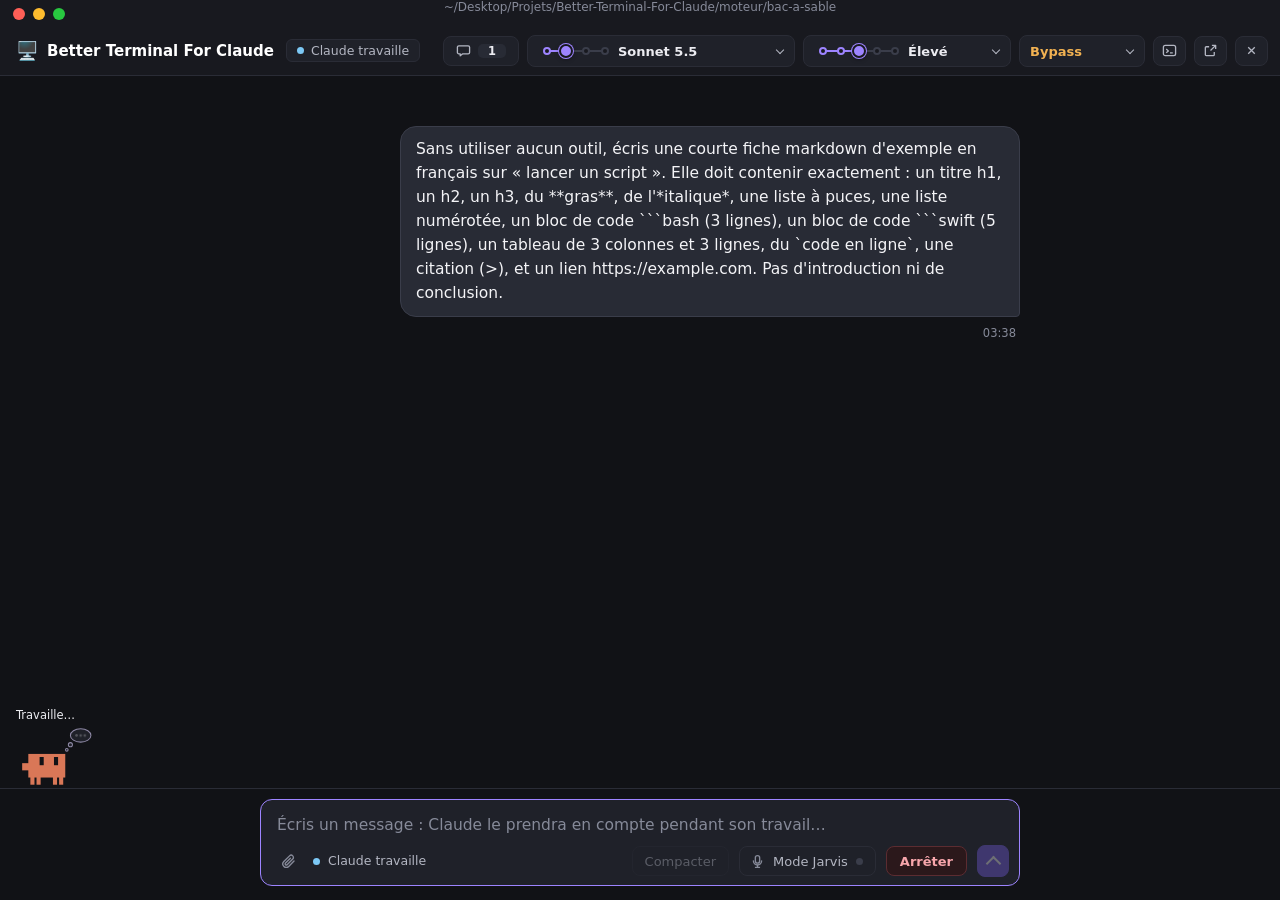
==== ui/index.html @ 768c74fd "Aperçus HTML interactifs dans la conversation" ====
<!doctype html>
<html lang="fr">
<head>
<meta charset="utf-8">
<meta name="viewport" content="width=device-width, initial-scale=1">
<meta http-equiv="Content-Security-Policy" content="default-src 'none'; script-src 'self'; style-src 'self'; img-src 'self' data: btmedia:; media-src btmedia:; font-src 'self'; connect-src 'self'; base-uri 'none'; form-action 'none'; frame-src btapercu: 'self'; object-src 'none'">
<title>Jarvis Terminal</title>
<link rel="stylesheet" href="css/app.css">
<link rel="stylesheet" href="css/code.css">
<link rel="stylesheet" href="css/vocal.css">
<link rel="stylesheet" href="css/todo.css">
<link rel="stylesheet" href="css/agents.css">
<link rel="stylesheet" href="css/leviers.css">
<link rel="stylesheet" href="css/atelier.css">
<link rel="stylesheet" href="css/medias.css">
<link rel="stylesheet" href="css/apercu.css">
</head>
<body>

<!-- Bande native de la coque (28 px) : déplacement de la fenêtre, feux macOS à gauche. Rien de cliquable. -->
<div id="titre-fenetre" class="titre-fenetre" aria-hidden="true"></div>
<div class="faux-feux" aria-hidden="true"><i></i><i></i><i></i></div>

<header id="barre" class="barre">
  <div class="barre-projet">
    <span id="barre-emoji" class="barre-emoji" hidden></span>
    <span id="barre-nom" class="barre-nom">Claude</span>
    <span id="barre-cwd" class="barre-cwd" hidden></span>
  </div>
  <div id="barre-etat" class="barre-etat etat-pret"><span class="point"></span><span id="barre-etat-texte">Prêt</span></div>
  <div id="barre-vocal" class="barre-vocal" hidden><span id="barre-vocal-icone" class="barre-vocal-icone"></span><span id="barre-vocal-texte"></span></div>
  <div id="barre-jetons" class="barre-jetons" hidden></div>
  <div class="barre-espace"></div>
  <button type="button" id="bt-mes-messages" class="barre-bouton" title="Retrouver tes messages (⌥↑ et ⌥↓ pour passer de l’un à l’autre)"><span class="libelle">Mes messages</span><svg class="icone-court" viewBox="0 0 16 16" aria-hidden="true"><path d="M3 3h10a1.5 1.5 0 0 1 1.5 1.5v5.5a1.5 1.5 0 0 1-1.5 1.5H7.2L4.5 13.7V11.5H3A1.5 1.5 0 0 1 1.5 10V4.5A1.5 1.5 0 0 1 3 3z"/></svg><span class="compte">0</span></button>
  <label class="barre-choix" title="Modèle de Claude"><span class="barre-choix-nom">Modèle</span><select id="choix-modele" aria-label="Modèle"></select></label>
  <label class="barre-choix" title="Effort de réflexion"><span class="barre-choix-nom">Effort</span><select id="choix-effort" aria-label="Effort"></select></label>
  <label id="choix-permission-boite" class="barre-choix" title="Ce que Claude peut faire sans te demander"><span class="barre-choix-nom">Permissions</span><select id="choix-permission" aria-label="Permissions"></select></label>
  <button type="button" id="bt-shell" class="barre-bouton" title="Ouvrir un terminal dans le dossier du projet. Claude continue ici."><span class="libelle">Terminal</span><svg class="icone-court" viewBox="0 0 16 16" aria-hidden="true"><rect x="1.5" y="2.5" width="13" height="11" rx="2"/><path d="M4.5 6.5 6.8 8.5 4.5 10.5M8.5 10.5h3"/></svg></button>
  <button type="button" id="bt-terminal" class="barre-bouton" title="Passer la session au terminal : Claude s’arrête ici et reprend la même conversation dans Terminal."><span class="libelle">Passer au terminal</span><svg class="icone-court" viewBox="0 0 16 16" aria-hidden="true"><path d="M9.5 2.5h4v4M13.5 2.5 8 8M12 9.5v3a1 1 0 0 1-1 1H3.5a1 1 0 0 1-1-1V5a1 1 0 0 1 1-1h3"/></svg></button>
  <button type="button" id="bt-fermer" class="barre-bouton fermer" title="Arrêter Claude et fermer la fenêtre"><span class="libelle">Fermer</span><svg class="icone-court" viewBox="0 0 16 16" aria-hidden="true"><path d="M4.5 4.5l7 7M11.5 4.5l-7 7"/></svg></button>
</header>

<div id="mes-messages" class="popover" hidden>
  <div class="popover-tete"><span class="popover-titre">Mes messages</span><span class="popover-aide">⌥↑ et ⌥↓ pour passer de l’un à l’autre</span></div>
  <ol class="popover-liste"></ol>
</div>

<div id="recherche" class="recherche" hidden role="search">
  <input type="text" placeholder="Rechercher dans la conversation" aria-label="Rechercher" spellcheck="false" autocomplete="off">
  <span class="recherche-compte" aria-live="polite"></span>
  <button type="button" class="recherche-prec" title="Précédent (Maj+Entrée)" aria-label="Précédent"><span class="fleche haut"></span></button>
  <button type="button" class="recherche-suiv" title="Suivant (Entrée)" aria-label="Suivant"><span class="fleche bas"></span></button>
  <button type="button" class="recherche-fermer" title="Fermer (Échap)" aria-label="Fermer"><span class="croix"></span></button>
</div>

<div id="defile" class="defile">
  <main id="fil" class="fil"></main>
</div>

<footer id="pied" class="pied">
  <button type="button" id="pastille-bas" class="pastille-bas" hidden><span class="fleche bas"></span><span class="pastille-texte">Revenir en bas</span></button>
  <div id="banniere" class="banniere" hidden role="alert"></div>
  <div class="saisie">
    <div id="saisie-reprise" class="saisie-reprise" hidden role="status">
      <span class="saisie-reprise-texte"><b>Tu repars de ce message.</b> À l’envoi, Claude oublie ce message et tout ce qui suit. Les fichiers déjà modifiés restent tels quels.</span>
      <button type="button" id="bt-reprise-annuler" class="saisie-reprise-annuler" title="Annuler (Échap)">Annuler</button>
    </div>
    <div id="saisie-pieces" class="saisie-pieces" hidden></div>
    <textarea id="saisie-texte" rows="1" placeholder="Écris à Claude…" spellcheck="true" aria-label="Message pour Claude"></textarea>
    <div class="saisie-bas">
      <button type="button" id="bt-joindre" class="bouton-joindre" title="Joindre des fichiers : images, PDF, code, dossiers… (tu peux aussi les coller avec ⌘V ou les glisser ici)" aria-label="Joindre des fichiers"><svg viewBox="0 0 16 16" aria-hidden="true"><path d="M13.2 7.6l-5 5a3.2 3.2 0 0 1-4.6-4.5l5.4-5.4a2.1 2.1 0 0 1 3 3L6.7 11a1 1 0 0 1-1.5-1.5l4.6-4.6"/></svg></button>
      <input type="file" id="saisie-fichier" multiple hidden>
      <div id="saisie-statut" class="saisie-statut" hidden><span class="point"></span><span class="saisie-statut-texte"></span></div>
      <span class="saisie-espace"></span>
      <button type="button" id="bt-compacter" class="barre-bouton bouton-compacter" title="Résumer la conversation pour libérer du contexte (/compact)"><span class="libelle">Compacter</span><svg class="icone-court" viewBox="0 0 16 16" aria-hidden="true"><path d="M8 1.5v4.5M5.8 3.8 8 6l2.2-2.2M8 14.5V10M5.8 12.2 8 10l2.2 2.2M2.5 8h11"/></svg></button>
      <button type="button" id="bt-jarvis" class="barre-bouton bouton-jarvis" aria-pressed="false"><span class="libelle">Mode Jarvis</span><span class="libelle-court">Jarvis</span><span class="jarvis-temoin" aria-hidden="true"></span></button>
      <button type="button" id="bt-arreter" class="bouton-arret" hidden title="Arrêter Claude (Échap)">Arrêter</button>
      <button type="button" id="bt-envoyer" class="bouton-envoi" title="Envoyer (Entrée)" aria-label="Envoyer" disabled><span class="fleche haut"></span></button>
    </div>
  </div>
</footer>

<script src="vendor/marked-18.1.1.umd.js"></script>
<script src="vendor/purify-3.4.17.min.js"></script>
<script src="vendor/highlight-11.12.0.min.js"></script>
<script src="js/commun.js"></script>
<script src="js/vocal-reponses.js"></script>
<script src="js/session.js"></script>
<script src="js/medias.js"></script>
<script src="js/markdown.js"></script>
<script src="js/apercu.js"></script>
<script src="js/vue-outils.js"></script>
<script src="js/vue-vocal.js"></script>
<script src="js/vue-questions.js"></script>
<script src="js/atelier.js"></script>
<script src="js/vue-fil.js"></script>
<script src="js/defilement.js"></script>
<script src="js/recherche.js"></script>
<script src="js/interface.js"></script>
<script src="js/commandes.js"></script>
<script src="js/dictee.js"></script>
<script src="js/todo.js"></script>
<script src="js/agents.js"></script>
<script src="js/leviers.js"></script>
<script src="js/menus.js"></script>
<script src="js/pont.js"></script>
<script src="js/faux-pont.js"></script>
<script src="js/app.js"></script>
</body>
</html>
---- ui/css/app.css ----
/* Better Terminal For Claude — interface de lecture, fond OPAQUE (demande d'Eliot, 07/11/2026).
 * Règles : aucun fond transparent, aucun flou, aucun dégradé décoratif, aucune lueur.
 * Le texte de Claude est posé directement sur la page, comme un document.
 * Une seule couleur d'accent (violet), l'ambre pour « Claude t'attend ». Aucune animation en boucle. */

:root {
  --fond: #111216;
  --surface: #18191F;
  --surface-2: #1F2129;
  --surface-3: #282B35;
  --code: #0C0D10;
  --bord: #2A2C36;
  --bord-fort: #3A3D4A;

  --texte: #ECECF1;
  --texte-claude: #E3E3EA;
  --dim: #B3B6C2;
  --faint: #868A99;

  --accent: #9D84FF;
  --accent-plein: #7B61F0;
  --accent-fond: #241F3D;
  --lien: #7CC8F5;
  --ambre: #F2B252;
  --ambre-fond: #2A2216;
  --vert: #57D69A;
  --vert-fond: #15261E;
  --rouge: #F0757E;
  --rouge-texte: #F7A6AC;
  --rouge-fond: #2B181B;
  /* Anciens noms encore utilisés par le code et jarvis.css */
  --cyan: var(--lien); --violet: var(--accent); --rose: var(--accent);

  --police-titre: -apple-system, BlinkMacSystemFont, "SF Pro Display", system-ui, sans-serif;
  --police: -apple-system, BlinkMacSystemFont, "SF Pro Text", system-ui, sans-serif;
  --police-code: ui-monospace, "SF Mono", SFMono-Regular, Menlo, Monaco, monospace;
  --largeur: 760px;
  --titre-h: 28px;
  --feux-l: 78px;
  --marge: 0px;
  --barre-h: 48px;
  --hauteur-barre: 48px;
  --hauteur-pied: 120px;
  color-scheme: dark;
}

html, body { margin: 0; height: 100%; background: var(--fond); }
body {
  color: var(--texte);
  font: 16px/1.65 var(--police);
  -webkit-font-smoothing: antialiased;
  -webkit-text-size-adjust: 100%;
  overflow: hidden;
}
/* Bande du haut (feux macOS + chemin) : même surface que la barre, un seul en-tête. */
body::before {
  content: ""; position: fixed; top: 0; left: 0; right: 0; height: var(--titre-h);
  background: var(--surface); z-index: 19; pointer-events: none;
}
[hidden] { display: none !important; }
::selection { background: rgba(157,132,255,.38); }
button { font: inherit; color: inherit; }
button:focus-visible, select:focus-visible, summary:focus-visible, a:focus-visible, input:focus-visible {
  outline: 2px solid var(--accent); outline-offset: 2px;
}

/* ---------- Navigateur seulement (faux pont) ---------- */
html.dev, html.dev[data-fond="clair"] { background: var(--fond); }
.faux-feux { display: none; }
html.dev .faux-feux { display: flex; position: fixed; top: 8px; left: 13px; gap: 8px; z-index: 40; }
html.dev .faux-feux i { width: 12px; height: 12px; border-radius: 50%; background: #FF5F57; }
html.dev .faux-feux i:nth-child(2) { background: #FEBC2E; }
html.dev .faux-feux i:nth-child(3) { background: #28C840; }

/* ---------- Bande de titre (non cliquable) ---------- */
.titre-fenetre {
  position: fixed; top: 0; left: var(--feux-l); right: var(--feux-l); height: var(--titre-h);
  display: block; text-align: center; line-height: var(--titre-h);
  font: 500 12px var(--police); color: var(--faint);
  white-space: nowrap; overflow: hidden; text-overflow: ellipsis;
  pointer-events: none; user-select: none; z-index: 30;
}

/* ---------- Barre du haut : un en-tête plein ---------- */
.barre {
  position: fixed; z-index: 20;
  top: var(--titre-h); left: 0; right: 0;
  min-height: var(--barre-h); box-sizing: border-box;
  display: flex; align-items: center; gap: 8px;
  padding: 6px 12px 8px 16px;
  background: var(--surface);
  border-bottom: 1px solid var(--bord);
}
.barre-projet { display: flex; align-items: center; gap: 9px; min-width: 0; flex: 0 1 auto; }
.barre-emoji { font-size: 18px; line-height: 1; }
.barre-nom { font: 600 15px/1.2 var(--police-titre); color: #fff; white-space: nowrap; overflow: hidden; text-overflow: ellipsis; min-width: 6em; }
.barre-espace { flex: 1 1 0; min-width: 4px; }

.barre-etat {
  --c: var(--vert);
  display: inline-flex; align-items: center; gap: 7px; flex: none;
  font: 500 12.5px var(--police); color: var(--dim); white-space: nowrap;
  padding: 3px 10px; border-radius: 6px; margin-left: 4px;
  background: var(--surface-2); border: 1px solid var(--bord);
}
.barre-etat.etat-travaille { --c: var(--lien); }
.barre-etat.etat-attend { --c: var(--ambre); color: var(--ambre); border-color: #5A4524; background: var(--ambre-fond); }
.barre-etat.etat-termine { --c: var(--faint); }
.point { width: 7px; height: 7px; border-radius: 50%; flex: none; background: var(--c, var(--faint)); }

.barre-bouton {
  display: inline-flex; align-items: center; gap: 7px; flex: none;
  height: 30px; padding: 0 12px; border-radius: 8px; border: 1px solid var(--bord);
  background: var(--surface-2); color: var(--dim);
  font: 500 13px var(--police); white-space: nowrap; cursor: pointer;
  transition: background-color .12s ease-out, color .12s ease-out, border-color .12s ease-out;
}
.barre-bouton:hover { background: var(--surface-3); color: #fff; }
.barre-bouton.actif { background: var(--accent-fond); border-color: #463A78; color: #fff; }
.barre-bouton.fermer:hover { background: var(--rouge-fond); border-color: #5C2C31; color: var(--rouge-texte); }
.barre-bouton.arme { background: var(--ambre-fond); border-color: #5A4524; color: var(--ambre); }
.barre-bouton:disabled { opacity: .4; cursor: default; }
.barre-bouton:disabled:hover { background: var(--surface-2); color: var(--dim); }
.barre-bouton .compte {
  font: 600 11.5px var(--police); color: var(--texte); min-width: 1.4em; text-align: center;
  padding: 0 6px; border-radius: 5px; background: var(--surface-3);
}
.libelle-court { display: none; }
.icone-court { display: none; width: 15px; height: 15px; fill: none; stroke: currentColor; stroke-width: 1.4; stroke-linejoin: round; }

.barre-choix {
  position: relative; display: inline-flex; align-items: center; flex: none;
  height: 30px; padding-left: 11px; border-radius: 8px; border: 1px solid var(--bord);
  background: var(--surface-2); color: var(--faint); font: 500 12px var(--police);
  transition: background-color .12s ease-out; cursor: pointer;
}
.barre-choix:hover { background: var(--surface-3); }
.barre-choix:focus-within { border-color: var(--accent); }
.barre-choix::after {
  content: ""; position: absolute; right: 11px; top: 11px; width: 5px; height: 5px; pointer-events: none;
  border-right: 1.5px solid var(--dim); border-bottom: 1.5px solid var(--dim); transform: rotate(45deg);
}
.barre-choix select {
  -webkit-appearance: none; appearance: none; border: 0; outline: 0; background: transparent;
  height: 28px; padding: 0 26px 0 6px; margin: 0; cursor: pointer;
  color: var(--texte); font: 600 13px var(--police);
}
.barre-choix select:focus-visible { outline: none; }
.barre-choix select:disabled { color: var(--faint); cursor: default; }
/* Permissions : le mode le plus ouvert (bypass) se signale en ambre, le mode plan en violet. */
.barre-choix.permission-libre select, .barre-choix.permission-libre .choix-bouton { color: var(--ambre); }
.barre-choix.permission-plan select, .barre-choix.permission-plan .choix-bouton { color: var(--accent); }

/* Total de jetons de la session : discret, chiffres alignés. */
.barre-jetons {
  flex: none; font: 500 12px var(--police); color: var(--faint); font-variant-numeric: tabular-nums;
  white-space: nowrap; cursor: default;
}

/* ---------- Zone de défilement ---------- */
.defile {
  position: fixed; left: 0; right: 0; bottom: 0;
  top: calc(var(--titre-h) + var(--hauteur-barre));
  overflow-y: auto; overflow-x: hidden;
  overscroll-behavior: contain;
  background: var(--fond);
}
.fil {
  max-width: calc(var(--largeur) + 48px); box-sizing: border-box;
  margin: 0 auto; padding: 20px 24px calc(var(--hauteur-pied) + 28px);
  opacity: 0;
}
body.pret .fil { opacity: 1; transition: opacity .2s ease-out; }

/* ---------- Messages d'Eliot : une bulle pleine et sobre ---------- */
.tour-eliot {
  display: flex; flex-direction: column; align-items: flex-end;
  margin: 30px 0 14px;
  content-visibility: auto; contain-intrinsic-size: auto 80px;
}
.bulle {
  position: relative; max-width: min(85%, 620px); box-sizing: border-box;
  padding: 10px 15px 11px;
  border-radius: 16px 16px 4px 16px;
  background: var(--surface-3);
  border: 1px solid var(--bord-fort);
}
.bulle-texte { white-space: pre-wrap; overflow-wrap: anywhere; font-size: 15.5px; line-height: 1.55; color: #F4F4F7; }
.bulle-texte.commande { font: 14px/1.5 var(--police-code); }
.bulle.longue .bulle-texte { max-height: 15.5em; overflow: hidden;
  -webkit-mask-image: linear-gradient(#000 70%, transparent); mask-image: linear-gradient(#000 70%, transparent); }
.bulle.longue.ouverte .bulle-texte { max-height: none; -webkit-mask-image: none; mask-image: none; }
.bulle-plus { margin-top: 8px; }
.bulle-meta { margin: 5px 4px 0 0; font-size: 11.5px; color: var(--faint); }
.eliot-pied { display: flex; align-items: center; justify-content: flex-end; gap: 10px; max-width: 100%; }
.eliot-pied > .bulle-meta { flex: none; }
/* Copier / Modifier / Renvoyer : visibles au survol du message (ou au clavier), sans décaler la mise en page. */
.eliot-actions { display: flex; gap: 2px; margin-top: 4px; opacity: 0; transition: opacity .12s ease-out; }
.tour-eliot:hover .eliot-actions, .eliot-actions:focus-within { opacity: 1; }
.eliot-action {
  display: flex; align-items: center; justify-content: center; width: 26px; height: 24px;
  border: 0; border-radius: 6px; padding: 0; cursor: pointer; background: transparent; color: var(--dim);
  transition: background-color .12s ease-out, color .12s ease-out;
}
.eliot-action:hover { color: #fff; background: var(--surface-3); }
.eliot-action.fait { color: var(--vert); }
.eliot-action .icone { width: 14px; height: 14px; }

/* ---------- Tours de Claude : du texte sur la page, pas de carte ---------- */
.tour-claude {
  position: relative; margin: 10px 0 22px; padding: 0;
  content-visibility: auto; contain-intrinsic-size: auto 260px;
}
.tour-tete { display: flex; align-items: baseline; gap: 8px; margin: 0 0 8px; font: 600 12.5px var(--police); color: var(--faint); }
.tour-nom { color: var(--accent); }
.tour-corps > * + * { margin-top: 14px; }
.tour-corps > .activite + .activite { margin-top: 6px; }

/* ---------- Texte markdown ---------- */
.md { overflow-wrap: break-word; color: var(--texte-claude); }
.md > :first-child { margin-top: 0; }
.md > :last-child { margin-bottom: 0; }
.md p { margin: 0 0 .85em; }
.md h1, .md h2, .md h3, .md h4, .md h5, .md h6 { font-family: var(--police-titre); color: #fff; line-height: 1.3; }
.md h1 { font-size: 25px; font-weight: 700; margin: 1.3em 0 .55em; letter-spacing: -.01em; }
.md h2 { font-size: 20px; font-weight: 650; margin: 1.35em 0 .5em; padding-bottom: .3em; border-bottom: 1px solid var(--bord); }
.md h3 { font-size: 17px; font-weight: 600; margin: 1.2em 0 .4em; }
.md h4, .md h5, .md h6 { font-size: 15.5px; font-weight: 600; margin: 1em 0 .35em; color: var(--dim); }
.md strong { font-weight: 650; color: #fff; }
.md em { font-style: italic; }
.md del { color: var(--faint); }
.md a.lien { color: var(--lien); text-decoration: underline; text-decoration-color: rgba(124,200,245,.4); text-underline-offset: 2px; cursor: pointer; }
.md a.lien:hover { text-decoration-color: var(--lien); }
.md ul, .md ol { margin: .4em 0 .95em; padding-left: 1.5em; }
.md li { margin: .3em 0; padding-left: .15em; }
.md li > ul, .md li > ol { margin: .2em 0 .3em; }
.md ul > li::marker { color: var(--faint); }
.md ol > li::marker { color: var(--faint); font-variant-numeric: tabular-nums; font-weight: 600; }
.md li.tache { list-style: none; margin-left: -1.35em; }
.md li.tache input { accent-color: var(--vert); margin: 0 .5em 0 0; vertical-align: -1px; }
.md blockquote { margin: 1em 0; padding: 2px 0 2px 16px; color: var(--dim); border-left: 3px solid var(--bord-fort); }
.md code { font: .87em var(--police-code); padding: .12em .4em; border-radius: 5px; background: var(--surface-3); color: #EDE7FF; }
.md code.court { white-space: nowrap; }
.md hr { border: 0; height: 1px; background: var(--bord); margin: 1.5em 0; }
.md .resume-final {
  margin-top: 1.1em; padding: 10px 14px; border-radius: 8px;
  background: var(--vert-fond); border: 1px solid #24483A; color: #CDF3DF;
}
.md a.lien-image { color: var(--lien); }
.md-petit { font-size: 14px; line-height: 1.55; }
.mention { color: var(--faint); font-size: 13px; }

.tableau { overflow-x: auto; margin: 1em 0; border-radius: 8px; border: 1px solid var(--bord); background: var(--surface); }
.tableau table { border-collapse: collapse; width: 100%; font-size: 14.5px; line-height: 1.45; }
.tableau th { text-align: left; font: 600 13.5px var(--police); color: #fff; background: var(--surface-2); }
.tableau th, .tableau td { padding: 9px 14px; border-bottom: 1px solid var(--bord); vertical-align: top; }
.tableau tr:last-child td { border-bottom: 0; }
.tableau td code { font-size: .84em; }

.bloc-texte.est-erreur { padding: 10px 14px; border-radius: 8px; background: var(--rouge-fond); border: 1px solid #5C2C31; }

/* ---------- Blocs de code ---------- */
.bloc-code { margin: 1em 0; border-radius: 8px; overflow: hidden; background: var(--code); border: 1px solid var(--bord); }
.bloc-code-tete {
  display: flex; align-items: center; justify-content: space-between; gap: 8px;
  padding: 4px 6px 4px 14px; min-height: 24px;
  font: 500 12px var(--police); color: var(--faint);
  background: var(--surface); border-bottom: 1px solid var(--bord);
}
.bt-copier, .bt-plus {
  border: 1px solid var(--bord); border-radius: 6px; padding: 2px 10px; cursor: pointer;
  font: 500 12px var(--police); color: var(--dim); background: var(--surface-2);
  transition: background-color .12s ease-out, color .12s ease-out;
}
.bt-copier:hover, .bt-plus:hover { color: #fff; background: var(--surface-3); }
.bt-copier.fait { color: var(--vert); }
.bt-plus { margin-top: 8px; }
.bloc-code pre { margin: 0; padding: 12px 16px 14px; overflow-x: auto; font: 13.5px/1.6 var(--police-code); tab-size: 4; }
.bloc-code pre code, .md .bloc-code code { font: inherit; padding: 0; border-radius: 0; background: none; color: #E4E4EC; }

/* ---------- Lignes d'outils et de réflexion ---------- */
.activite { display: flex; flex-direction: column; gap: 4px; }
details.ligne { border-radius: 8px; background: var(--surface); border: 1px solid var(--bord); }
details.ligne[open] { border-color: var(--bord-fort); }
.ligne-resume {
  list-style: none; display: flex; align-items: center; gap: 9px;
  min-height: 32px; box-sizing: border-box; padding: 5px 12px; border-radius: 8px;
  font-size: 13.5px; cursor: pointer; user-select: none;
}
.ligne-resume::-webkit-details-marker { display: none; }
.ligne-resume:hover { background: var(--surface-2); }
.pastille { width: 7px; height: 7px; border-radius: 50%; flex: none; background: var(--vert); }
.statut-encours .pastille { background: var(--lien); }
.statut-erreur .pastille { background: var(--rouge); }
.statut-interrompu .pastille, .statut-attend .pastille { background: var(--ambre); }
.reflexion .pastille { background: var(--faint); }
.reflexion.statut-encours .pastille { background: var(--accent); }
.ligne-nom { flex: none; font: 600 13.5px var(--police); color: var(--texte); }
.reflexion .ligne-nom { color: var(--dim); font-weight: 500; }
.ligne-cible { flex: 1 1 auto; min-width: 0; color: var(--dim); white-space: nowrap; overflow: hidden; text-overflow: ellipsis; }
.ligne-cible.mono, .etape .mono { font: 12.5px var(--police-code); color: #CFCBE0; }
.ligne-etat { flex: none; font-size: 12px; color: var(--faint); white-space: nowrap; }
.statut-erreur .ligne-etat { color: var(--rouge-texte); }
.statut-attend .ligne-etat, .statut-interrompu .ligne-etat { color: var(--ambre); }
.statut-encours .ligne-etat { color: var(--lien); }
.chevron {
  flex: none; width: 6px; height: 6px; margin: 0 3px 2px 2px;
  border-right: 1.5px solid var(--faint); border-bottom: 1.5px solid var(--faint);
  transform: rotate(-45deg); transition: transform .12s ease-out;
}
details[open] > summary .chevron { transform: rotate(45deg); margin-bottom: 4px; }
.ligne-detail { padding: 6px 14px 12px 28px; font-size: 13.5px; border-top: 1px solid var(--bord); }
.reflexion-texte { color: var(--dim); }

.od-section + .od-section { margin-top: 10px; }
.od-titre { margin: 8px 0 5px; font: 600 12px var(--police); color: var(--faint); }
.od-chemin { display: block; margin: 6px 0; font: 12.5px/1.45 var(--police-code); color: var(--dim); overflow-wrap: anywhere; }
.od-note { margin: 6px 0; font-size: 12.5px; color: var(--faint); }
.od-note.avert { color: var(--ambre); }
.od-puces { display: flex; gap: 6px; margin: 6px 0; }
.ligne-detail .bloc-code { margin: 6px 0; }
.ligne-detail .bloc-code pre { font-size: 12.5px; max-height: 460px; overflow: auto; }
pre.sortie {
  margin: 0; padding: 10px 12px; border-radius: 6px; max-height: 420px; overflow: auto;
  background: var(--code); border: 1px solid var(--bord); font: 12.5px/1.5 var(--police-code); color: #DEDEE6;
  white-space: pre-wrap; word-break: break-word;
}
pre.sortie.erreur { color: var(--rouge-texte); background: var(--rouge-fond); border-color: #5C2C31; }
pre.sortie.consigne { color: var(--dim); font-family: var(--police); font-size: 13px; }
.sortie-limitee > .bt-plus { margin-top: 6px; }
.od-images img { display: block; max-width: 100%; max-height: 320px; margin: 6px 0; border-radius: 6px; }
.diff { margin: 6px 0; border-radius: 6px; overflow: auto; max-height: 460px; background: var(--code); border: 1px solid var(--bord); font: 12.5px/1.5 var(--police-code); }
.d-ligne { display: flex; padding: 0 12px; white-space: pre-wrap; word-break: break-word; }
.d-add { background: #12281D; color: #C9F2DB; }
.d-del { background: #2D171A; color: #F8CDD1; }
.d-ctx { color: #C6C6D0; }
.d-signe { flex: none; width: 14px; color: var(--faint); user-select: none; }
.d-entete { padding: 3px 12px; font: 11.5px var(--police); color: var(--faint); background: var(--surface); }
.todos { list-style: none; margin: 4px 0; padding: 0; display: grid; gap: 3px; }
.todo { display: flex; gap: 9px; align-items: baseline; }
.todo-marque { flex: none; width: 1em; text-align: center; color: var(--faint); }
.todo-completed .todo-marque { color: var(--vert); }
.todo-completed .todo-texte { color: var(--faint); }
.todo-in_progress .todo-marque { color: var(--lien); }
.todo-in_progress .todo-texte { font-weight: 600; }
.etapes { display: grid; gap: 3px; }
.etape { display: flex; align-items: center; gap: 8px; min-width: 0; font-size: 13px; }
.etape .ligne-cible { font-size: 12.5px; }
.etape-texte { padding-left: 15px; font-size: 13px; color: var(--dim); }
.od-questions { display: grid; gap: 6px; }
.od-q-texte { font-weight: 600; }
.od-q-rep { color: var(--lien); }
.puce {
  display: inline-flex; align-items: center; font: 500 11.5px var(--police); color: var(--dim);
  padding: 1px 8px; border-radius: 5px; background: var(--surface-2); border: 1px solid var(--bord);
}

/* ---------- Notes, fins de tour, séparateurs ---------- */
.note { display: flex; flex-wrap: wrap; align-items: baseline; gap: 4px 10px; font-size: 13px; color: var(--faint); }
.note.niveau-avert { color: var(--ambre); }
.note.niveau-erreur { color: var(--rouge-texte); padding: 9px 14px; border-radius: 8px; background: var(--rouge-fond); border: 1px solid #5C2C31; }
.note-libre {
  width: fit-content; max-width: 90%; margin: 14px auto; justify-content: center; text-align: center;
  padding: 4px 12px; border-radius: 6px; background: var(--surface); border: 1px solid var(--bord); font-size: 12.5px;
}
.note-detail { width: 100%; }
.note-detail summary { cursor: pointer; color: var(--faint); font-size: 12px; }
.note-detail pre.sortie { margin-top: 6px; }
.fin-tour { font-size: 12px; color: var(--faint); text-align: right; }
.tour-corps > .fin-tour { margin-top: 10px; }
.fin-tour.est-erreur { color: var(--rouge-texte); }
.separateur { display: flex; align-items: center; gap: 12px; margin: 30px 0 22px; font: 500 12.5px var(--police); color: var(--faint); }
.separateur::before, .separateur::after { content: ""; flex: 1; height: 1px; background: var(--bord); }
.separateur span { padding: 2px 10px; }

/* ---------- Questions et permissions ---------- */
.question {
  position: relative; padding: 16px 18px 16px 20px; border-radius: 10px;
  background: var(--surface);
  border: 1px solid #6A5128;
  box-shadow: inset 3px 0 0 var(--ambre);
}
.question.repondue, .question.annulee { border-color: var(--bord); box-shadow: inset 3px 0 0 var(--bord-fort); }
.question-tete { display: flex; align-items: baseline; gap: 10px; margin-bottom: 6px; }
.question-marque { font: 700 13.5px var(--police); color: var(--ambre); }
.question.repondue .question-marque, .question.annulee .question-marque { color: var(--dim); }
.question-compte { font-size: 12px; color: var(--faint); }
.q-bloc + .q-bloc { margin-top: 14px; padding-top: 14px; border-top: 1px solid var(--bord); }
.q-entete { margin-top: 2px; }
.q-texte { margin: 6px 0 10px; font: 600 17px/1.4 var(--police-titre); color: #fff; }
.q-aide { margin: -4px 0 9px; font-size: 12.5px; color: var(--faint); }
.q-options { display: grid; gap: 6px; }
.q-option {
  display: flex; align-items: center; gap: 12px; width: 100%; box-sizing: border-box;
  padding: 10px 14px; border-radius: 8px; text-align: left; cursor: pointer;
  background: var(--surface-2); border: 1px solid var(--bord); color: var(--texte);
  transition: background-color .12s ease-out, border-color .12s ease-out;
}
.q-option:hover:not([disabled]) { background: var(--surface-3); border-color: var(--bord-fort); }
.q-option.choisie { background: var(--accent-fond); border-color: var(--accent); }
.q-option[disabled] { cursor: default; }
.question.repondue .q-option:not(.choisie), .question.annulee .q-option { opacity: .5; }
.q-coche { flex: none; width: 16px; height: 16px; box-sizing: border-box; border-radius: 50%; border: 1.5px solid var(--faint); }
.q-coche.carre { border-radius: 4px; }
.choisie .q-coche { border: 5px solid var(--accent); }
.choisie .q-coche.carre { border: 0; background: var(--accent); box-shadow: inset 0 0 0 3px var(--accent-fond); }
.q-option-texte { display: grid; gap: 1px; flex: 1; min-width: 0; }
.q-label { font-weight: 600; font-size: 15px; }
.q-desc { font-size: 13px; color: var(--dim); }
.q-raccourci { flex: none; font: 500 11px var(--police-code); color: var(--faint); padding: 1px 6px; border-radius: 4px; border: 1px solid var(--bord); }
.question.repondue .q-raccourci, .question.annulee .q-raccourci { visibility: hidden; }
.q-autre { margin-top: 8px; }
.q-libre {
  width: 100%; box-sizing: border-box; padding: 9px 13px; border-radius: 8px; outline: 0;
  background: var(--fond); border: 1px solid var(--bord-fort);
  color: var(--texte); font: 14.5px var(--police);
}
.q-libre:focus { border-color: var(--accent); }
.q-libre::placeholder { color: var(--faint); }
.q-libre:disabled { opacity: .6; }
.question.repondue .q-libre:placeholder-shown, .question.annulee .q-libre:placeholder-shown { display: none; }
.q-apercu { margin: 8px 0 2px; }
.q-actions { display: flex; flex-wrap: wrap; align-items: center; gap: 8px; margin-top: 12px; }
.q-actions > .bouton-discret:first-child { margin-left: -14px; }
.question-repondue { margin-top: 10px; font-size: 13.5px; color: var(--dim); }
.question .plan { padding: 2px 0; }

/* ---------- Boutons ---------- */
.bouton-principal, .bouton-secondaire, .bouton-refus, .bouton-discret {
  display: inline-flex; align-items: center; justify-content: center; gap: 6px;
  padding: 7px 16px; border-radius: 8px; cursor: pointer; white-space: nowrap;
  font: 600 14px var(--police);
  transition: background-color .12s ease-out, color .12s ease-out, border-color .12s ease-out;
}
.bouton-principal { color: #fff; border: 1px solid var(--accent-plein); background: var(--accent-plein); }
.bouton-principal:hover:not(:disabled) { background: #8A72F4; }
.bouton-principal:disabled { cursor: default; background: var(--surface-2); border-color: var(--bord); color: var(--faint); }
.bouton-secondaire { color: var(--texte); border: 1px solid var(--bord-fort); background: var(--surface-2); }
.bouton-secondaire:hover { background: var(--surface-3); }
.bouton-refus { color: var(--rouge-texte); border: 1px solid #5C2C31; background: var(--rouge-fond); }
.bouton-refus:hover { background: #3A1E22; }
.bouton-discret { color: var(--dim); border: 1px solid transparent; background: transparent; font-weight: 500; }
.bouton-discret:hover { color: #fff; background: var(--surface-2); }
.petit { padding: 5px 12px; font-size: 13px; }

/* ---------- Pied : un bandeau plein en bas, la saisie centrée dedans ---------- */
.pied {
  position: fixed; z-index: 20; bottom: 0; left: 0; right: 0;
  box-sizing: border-box; padding: 10px 24px 14px;
  display: flex; flex-direction: column; align-items: center; gap: 8px;
  background: var(--fond);
  border-top: 1px solid var(--bord);
}
.pied > .banniere, .pied > .saisie { width: min(var(--largeur), 100%); box-sizing: border-box; }
.pastille-bas {
  position: absolute; top: -44px; left: 50%; transform: translateX(-50%);
  display: inline-flex; align-items: center; gap: 8px;
  padding: 6px 14px; border-radius: 8px; cursor: pointer;
  font: 500 12.5px var(--police); color: var(--dim);
  background: var(--surface-2); border: 1px solid var(--bord-fort);
  box-shadow: 0 4px 12px rgba(0,0,0,.45);
  transition: color .12s ease-out, border-color .12s ease-out;
}
.pastille-bas:hover { color: #fff; }
.pastille-bas.nouveau { color: #fff; border-color: var(--accent); }

.banniere {
  display: flex; align-items: center; gap: 12px;
  padding: 9px 10px 9px 14px; border-radius: 10px;
  background: var(--ambre-fond); border: 1px solid #6A5128;
}
.banniere-point { flex: none; width: 8px; height: 8px; border-radius: 50%; background: var(--ambre); }
.banniere-texte { flex: 1; min-width: 0; }
.banniere-titre { font: 700 13.5px var(--police); color: var(--ambre); }
.banniere-question { font-size: 13.5px; color: var(--texte); white-space: nowrap; overflow: hidden; text-overflow: ellipsis; }
.banniere-actions { flex: none; display: flex; gap: 6px; }

.saisie {
  position: relative;
  border-radius: 12px; padding: 11px 10px 8px 16px;
  background: var(--surface-2);
  border: 1px solid var(--bord-fort);
  transition: border-color .12s ease-out;
}
.saisie:focus-within { border-color: var(--accent); }
.saisie textarea {
  display: block; width: 100%; box-sizing: border-box; margin: 0; padding: 2px 6px 2px 0;
  min-height: 25px; max-height: 40vh; resize: none; border: 0; outline: 0; background: transparent;
  color: var(--texte); font: 15.5px/1.55 var(--police); overflow-y: hidden;
}
.saisie textarea::placeholder { color: var(--faint); }
.saisie textarea:disabled { opacity: .6; }
.saisie-bas { display: flex; align-items: center; gap: 10px; margin-top: 6px; min-height: 32px; }
.saisie-statut { display: inline-flex; align-items: center; gap: 8px; min-width: 0; font-size: 12.5px; color: var(--dim); }
.saisie-statut .saisie-statut-texte { white-space: nowrap; overflow: hidden; text-overflow: ellipsis; }
.saisie-statut.etat-travaille { --c: var(--lien); }
.saisie-statut.etat-attend { --c: var(--ambre); color: var(--ambre); }
.saisie-statut.etat-termine { --c: var(--faint); }
.saisie-aide { font-size: 12px; color: var(--faint); white-space: nowrap; overflow: hidden; text-overflow: ellipsis; min-width: 0; }
.saisie-espace { flex: 1; }

/* ---------- Images jointes ---------- */
.saisie.depot { border-color: var(--accent); background: var(--accent-fond); }
.saisie-pieces { display: flex; flex-wrap: wrap; gap: 8px; margin: 2px 0 10px; }
.piece { position: relative; width: 64px; height: 64px; border-radius: 8px; overflow: hidden; border: 1px solid var(--bord-fort); background: var(--surface); }
.piece img { width: 100%; height: 100%; object-fit: cover; display: block; cursor: zoom-in; }
.piece-retirer {
  position: absolute; top: 3px; right: 3px; width: 20px; height: 20px; padding: 0; border-radius: 50%;
  display: grid; place-items: center; border: 0; cursor: pointer;
  background: rgba(17,18,22,.85); color: var(--texte); font: 600 14px/1 var(--police);
}
.piece-retirer:hover { background: var(--rouge-fond); color: var(--rouge-texte); }
.bouton-joindre {
  flex: none; width: 30px; height: 30px; padding: 0; margin-left: -4px; border-radius: 8px; cursor: pointer;
  display: inline-grid; place-items: center; border: 1px solid transparent; background: transparent; color: var(--faint);
}
.bouton-joindre:hover { background: var(--surface-3); color: var(--texte); border-color: var(--bord); }
.bouton-joindre svg { width: 17px; height: 17px; fill: none; stroke: currentColor; stroke-width: 1.3; stroke-linejoin: round; stroke-linecap: round; }
.bulle-images { display: flex; flex-wrap: wrap; gap: 6px; justify-content: flex-end; }
.bulle-images img { max-width: 240px; max-height: 180px; border-radius: 8px; display: block; cursor: zoom-in; border: 1px solid var(--bord); }
.bulle-images + .bulle-texte:not([hidden]) { margin-top: 8px; }
.bulle.avec-images { padding: 6px 6px 7px; }
.bulle.avec-images .bulle-texte { padding: 0 9px; }
.visionneuse {
  position: fixed; inset: 0; z-index: 1000; display: grid; place-items: center; padding: 32px;
  background: rgba(10,10,13,.92); cursor: zoom-out;
}
.visionneuse img { max-width: 100%; max-height: 100%; border-radius: 8px; }
.bouton-envoi {
  flex: none; width: 32px; height: 32px; border-radius: 8px; cursor: pointer;
  display: inline-flex; align-items: center; justify-content: center;
  border: 1px solid var(--accent-plein); background: var(--accent-plein);
  transition: background-color .12s ease-out, opacity .12s ease-out;
}
.bouton-envoi:hover:not(:disabled) { background: #8A72F4; }
.bouton-envoi:disabled { opacity: .35; cursor: default; }
.bouton-arret {
  flex: none; height: 30px; padding: 0 13px; border-radius: 8px; cursor: pointer;
  font: 600 13px var(--police); color: var(--rouge-texte);
  background: var(--rouge-fond); border: 1px solid #5C2C31;
}
.bouton-arret:hover { background: #3A1E22; }

.fleche { display: inline-block; width: 7px; height: 7px; border-left: 2px solid currentColor; border-top: 2px solid currentColor; }
.fleche.haut { transform: translateY(2px) rotate(45deg); }
.fleche.bas { transform: translateY(-2px) rotate(225deg); }
.bouton-envoi .fleche { width: 9px; height: 9px; color: #fff; }
.croix { position: relative; display: inline-block; width: 11px; height: 11px; }
.croix::before, .croix::after { content: ""; position: absolute; left: 5px; top: -1px; width: 1.6px; height: 13px; background: currentColor; transform: rotate(45deg); }
.croix::after { transform: rotate(-45deg); }

/* ---------- « Mes messages » ---------- */
.popover {
  position: fixed; z-index: 40; width: min(440px, calc(100vw - 24px)); max-height: min(60vh, 560px);
  top: calc(var(--titre-h) + var(--hauteur-barre) + 6px); right: 12px;
  display: flex; flex-direction: column;
  border-radius: 10px; overflow: hidden;
  background: var(--surface); border: 1px solid var(--bord-fort);
  box-shadow: 0 12px 32px rgba(0,0,0,.55);
}
.popover-tete { display: flex; align-items: baseline; justify-content: space-between; gap: 10px; padding: 12px 16px 8px; border-bottom: 1px solid var(--bord); }
.popover-titre { font: 600 14.5px var(--police); }
.popover-aide { font-size: 11.5px; color: var(--faint); }
.popover-liste { list-style: none; margin: 0; padding: 6px; overflow-y: auto; }
.popover-ligne {
  display: flex; gap: 10px; width: 100%; box-sizing: border-box; padding: 8px 10px; border: 0; border-radius: 6px;
  text-align: left; background: transparent; color: var(--texte); font-size: 13.5px; line-height: 1.4; cursor: pointer;
}
.popover-ligne:hover, .popover-ligne:focus-visible { background: var(--surface-3); outline: none; }
/* Compacter : dans la saisie, à côté de Mode Jarvis. */
.saisie-bas #bt-compacter { height: 30px; box-sizing: border-box; }
.popover-heure { flex: none; padding-top: 1px; font: 12px var(--police-code); color: var(--faint); }
.popover-texte { min-width: 0; display: -webkit-box; -webkit-line-clamp: 2; -webkit-box-orient: vertical; overflow: hidden; }
.popover-vide { padding: 10px 12px; color: var(--faint); font-size: 13px; }

/* ---------- Recherche ---------- */
.recherche {
  position: fixed; z-index: 35; top: calc(var(--titre-h) + var(--hauteur-barre) + 8px);
  right: max(16px, calc((100% - var(--largeur)) / 2));
  display: flex; align-items: center; gap: 4px; padding: 5px;
  border-radius: 10px;
  background: var(--surface); border: 1px solid var(--bord-fort);
  box-shadow: 0 10px 28px rgba(0,0,0,.5);
}
.recherche input {
  width: 240px; height: 30px; box-sizing: border-box; padding: 0 11px; outline: 0; border-radius: 6px;
  background: var(--fond); border: 1px solid var(--bord); color: var(--texte); font: 14px var(--police);
}
.recherche input:focus { border-color: var(--accent); }
.recherche input::placeholder { color: var(--faint); }
.recherche.aucun input { border-color: var(--rouge); }
.recherche-compte { min-width: 78px; padding: 0 6px; font-size: 12.5px; color: var(--dim); text-align: center; white-space: nowrap; font-variant-numeric: tabular-nums; }
.recherche button {
  width: 30px; height: 30px; border: 0; border-radius: 6px; cursor: pointer; color: var(--dim);
  display: inline-flex; align-items: center; justify-content: center; background: transparent;
  transition: background-color .12s ease-out, color .12s ease-out;
}
.recherche button:hover { background: var(--surface-3); color: #fff; }
::highlight(bt-recherche) { background-color: rgba(242,178,82,.35); color: #fff; }
::highlight(bt-recherche-actif) { background-color: var(--ambre); color: #1b1205; }

/* ---------- Entrée unique et repère de saut ---------- */
@keyframes ng-in { from { opacity: 0; transform: translateY(6px); } to { opacity: 1; transform: none; } }
.ng-enter { animation: ng-in .2s ease-out both; }
@keyframes repere { from { outline-color: rgba(157,132,255,.9); } to { outline-color: rgba(157,132,255,0); } }
.repere .bulle, .question.repere, .tour-claude.repere { outline: 2px solid rgba(157,132,255,0); outline-offset: 6px; animation: repere 1.3s ease-out; }
.question.repere { animation: repere 1.3s ease-out; }
/* content-visibility rogne ce qui dépasse du bloc : levé le temps du repère, sinon le cadre est coupé. */
.tour-eliot.repere, .tour-claude.repere, .tour-claude:has(.question.repere) { content-visibility: visible; }

@media (prefers-reduced-motion: reduce) {
  .ng-enter { animation: none; }
  .chevron { transition: none; }
}

/* ---------- Barre responsive : on compacte par étapes, puis on passe à la ligne.
   Jamais de chevauchement : la barre peut prendre deux lignes, le fil suit (hauteur mesurée). ---------- */
.barre { flex-wrap: wrap; row-gap: 6px; }
.barre-projet { flex: 0 1 auto; min-width: 0; }
.barre-nom { min-width: 0; }
@media (max-width: 1600px) {
  .barre-choix-nom { display: none; }
  .barre-choix { padding-left: 4px; }
  #bt-mes-messages .libelle { display: none; }
  #bt-mes-messages .icone-court { display: block; }
}
@media (max-width: 1400px) {
  /* Les deux boutons Terminal et Fermer passent en icônes. Fermer armé redonne son texte. */
  #bt-shell .libelle, #bt-terminal .libelle, #bt-fermer .libelle { display: none; }
  #bt-shell .icone-court, #bt-terminal .icone-court, #bt-fermer .icone-court { display: block; }
  #bt-shell, #bt-terminal, #bt-fermer { padding: 0 8px; }
  #bt-fermer.arme .libelle { display: inline; }
  #bt-fermer.arme .icone-court { display: none; }
  #bt-fermer.arme { padding: 0 12px; }
}
@media (max-width: 1240px) {
  #bt-jarvis .libelle { display: none; }
  #bt-jarvis .libelle-court { display: inline; }
}
@media (max-width: 1180px) {
  /* Le levier montre le cran ; la valeur exacte reste dans l'infobulle et dans le panneau. */
  .barre-choix.avec-levier .choix-valeur { display: none; }
  .barre-choix.avec-levier .choix-bouton { padding: 0 20px 0 0; }
}
@media (max-width: 920px) {
  #bt-compacter .libelle { display: none; }
  #bt-compacter .icone-court { display: block; }
  #bt-compacter { padding: 0 8px; }
  #bt-compacter.arme .libelle { display: inline; }
  #bt-compacter.arme .icone-court { display: none; }
  #bt-compacter.arme { padding: 0 12px; }
  #barre-etat-texte, #barre-vocal-texte, #bt-jarvis .libelle-court { display: none; }
  .barre-etat { padding: 5px; margin-left: 0; }
  .barre-vocal { padding: 4px 6px; }
  .saisie-aide { display: none; }
}
@media (max-width: 640px) {
  .barre { padding-left: 12px; gap: 6px; }
  .barre-projet { flex: 1 1 100%; }
  .barre-espace { display: none; }
  .fil, .pied { padding-left: 16px; padding-right: 16px; }
  .bulle { max-width: 92%; }
  .ligne-detail { padding-left: 14px; }
  .recherche input { width: 150px; }
}

.activite:not(:has(details.ligne:not([hidden]))) { display: none; }

.question.repondue .q-option:not(.choisie), .question.annulee .q-options,
.question.repondue .q-aide, .question.annulee .q-aide, .question.annulee .q-autre { display: none; }
.question.repondue .q-texte { margin-bottom: 8px; }

/* ---------- Menus Modèle / Effort (menus.js), à la place du menu natif de macOS ---------- */
.barre-choix select.select-cache { position: absolute; width: 1px; height: 1px; opacity: 0; pointer-events: none; padding: 0; }
.choix-bouton {
  border: 0; background: transparent; height: 28px; padding: 0 26px 0 6px; cursor: pointer;
  color: var(--texte); font: 600 13px var(--police); white-space: nowrap;
}
.choix-bouton:disabled { color: var(--faint); cursor: default; }
.choix-bouton:focus-visible { outline: none; }
.barre-choix.ouvert { border-color: var(--accent); background: var(--surface-3); }
.choix-menu {
  position: fixed; z-index: 60; min-width: 190px; max-height: 60vh; overflow-y: auto;
  padding: 4px; box-sizing: border-box;
  background: var(--surface); border: 1px solid var(--bord-fort); border-radius: 8px;
  box-shadow: 0 12px 32px rgba(0,0,0,.55);
}
.choix-item {
  display: flex; align-items: center; width: 100%; box-sizing: border-box; gap: 8px;
  padding: 6px 10px 6px 26px; border: 0; border-radius: 5px; text-align: left;
  background: transparent; color: var(--texte); font: 13px var(--police); cursor: pointer; position: relative;
}
.choix-item:hover, .choix-item:focus-visible { background: var(--surface-3); outline: none; }
.choix-item.actif { font-weight: 600; }
.choix-item.actif::before {
  content: ""; position: absolute; left: 10px; top: 50%; width: 8px; height: 4px; margin-top: -4px;
  border-left: 2px solid var(--accent); border-bottom: 2px solid var(--accent); transform: rotate(-45deg);
}
.choix-item:disabled { color: var(--faint); cursor: default; }
.choix-groupe { padding: 8px 10px 3px; font-size: 11.5px; color: var(--faint); border-top: 1px solid var(--bord); margin-top: 4px; }

/* ---- Menu des commandes « / » (au-dessus de la saisie) ---- */
.menu-commandes {
  position: absolute; left: 0; right: 0; bottom: calc(100% + 8px); z-index: 50;
  max-height: min(392px, 50vh); overflow-y: auto; padding: 4px; box-sizing: border-box;
  background: var(--surface); border: 1px solid var(--bord-fort); border-radius: 10px;
  box-shadow: 0 14px 36px rgba(0,0,0,.55);
}
.commande { padding: 7px 12px; border-radius: 6px; cursor: pointer; }
.commande.actif { background: var(--surface-3); box-shadow: inset 2px 0 0 var(--accent); }
.commande-tete { display: flex; align-items: baseline; gap: 10px; min-width: 0; }
.commande-nom { flex: none; font: 600 13.5px/1.4 var(--police-code); color: var(--texte); }
.commande.actif .commande-nom { color: var(--accent); }
.commande-args { min-width: 0; font: 12.5px/1.4 var(--police-code); color: var(--faint); white-space: nowrap; overflow: hidden; text-overflow: ellipsis; }
.commande-tag { margin-left: auto; flex: none; font-size: 11px; color: var(--faint); }
.commande-desc { margin-top: 1px; font-size: 12.5px; line-height: 1.4; color: var(--dim); white-space: nowrap; overflow: hidden; text-overflow: ellipsis; }
.commande-app + .commande:not(.commande-app) { margin-top: 4px; position: relative; }
.commande-app + .commande:not(.commande-app)::before {
  content: ""; position: absolute; left: 8px; right: 8px; top: -3px; border-top: 1px solid var(--bord);
}

/* ---- Fichiers joints (tout type) : pastilles dans la saisie et dans les bulles ---- */
.fichier {
  position: relative; display: flex; flex-direction: column; justify-content: center; gap: 2px;
  min-width: 0; max-width: 260px; height: 64px; box-sizing: border-box; padding: 0 30px 0 12px;
  border-radius: 8px; border: 1px solid var(--bord-fort); background: var(--surface); cursor: pointer;
  border-left: 3px solid var(--accent);
}
.fichier.fichier-dossier { border-left-color: var(--ambre); }
.fichier:hover { background: var(--surface-3); }
.fichier-nom { font-size: 13.5px; font-weight: 600; color: var(--texte); white-space: nowrap; overflow: hidden; text-overflow: ellipsis; }
.fichier-meta { font: 11.5px/1.3 var(--police-code); color: var(--faint); white-space: nowrap; overflow: hidden; text-overflow: ellipsis; }
.fichier .piece-retirer { top: 50%; margin-top: -10px; right: 6px; }
.bulle-fichiers { display: flex; flex-wrap: wrap; gap: 6px; justify-content: flex-end; }
.bulle-fichiers .fichier { height: auto; padding: 8px 12px; background: var(--surface-3); border-color: var(--bord); }
.bulle-fichiers .fichier:hover { border-color: var(--bord-fort); }
.bulle-texte:not([hidden]) + .bulle-fichiers, .bulle-images + .bulle-fichiers { margin-top: 8px; }
/* Mode Jarvis dans la barre de saisie, à côté de l'envoi */
.saisie-bas #bt-jarvis { height: 30px; box-sizing: border-box; }

/* ---- Compaction : une ligne et une barre de progression ---- */
.compaction { margin: 26px auto 22px; max-width: 520px; }
.compaction-tete { display: flex; align-items: baseline; justify-content: space-between; gap: 12px; margin-bottom: 7px; }
.compaction-titre { font: 500 13px var(--police); color: var(--dim); }
.compaction-detail { font: 12px var(--police-code); color: var(--faint); white-space: nowrap; overflow: hidden; text-overflow: ellipsis; min-width: 0; }
.compaction-rail { height: 4px; border-radius: 2px; background: var(--surface-3); overflow: hidden; }
.compaction-barre { width: 0; height: 100%; border-radius: 2px; background: var(--accent); transition: width .25s linear; }
.compaction.etat-encours .compaction-titre { color: var(--texte); }
.compaction.etat-fini .compaction-barre { background: var(--bord-fort); transition: width .3s ease-out, background-color .6s ease-out; }
.compaction.etat-echec .compaction-barre { background: var(--rouge-texte); }
.compaction.etat-echec .compaction-titre { color: var(--rouge-texte); }

/* ---- Dictée (Espace maintenu) ---- */
.dictee { display: flex; align-items: center; gap: 9px; margin: -2px 0 8px; font: 12.5px var(--police); color: var(--dim); }
.dictee[hidden] { display: none; }
.dictee-point { width: 8px; height: 8px; border-radius: 50%; background: var(--accent); flex: none; }
.dictee-texte { flex: 1; min-width: 0; white-space: nowrap; overflow: hidden; text-overflow: ellipsis; }
.dictee-rail { width: 90px; height: 4px; border-radius: 2px; background: var(--surface-3); overflow: hidden; flex: none; }
.dictee-niveau { display: block; width: 0; height: 100%; background: var(--accent); transition: width .07s linear; }
.dictee-ecoute .dictee-texte { color: var(--texte); }
.dictee-transcription .dictee-point { background: var(--faint); }
.dictee-transcription .dictee-rail, .dictee-erreur .dictee-rail { display: none; }
.dictee-erreur .dictee-point { background: var(--rouge-texte); }
.dictee-erreur .dictee-texte { color: var(--rouge-texte); }

/* Dictée en direct : le texte provisoire reste un peu estompé jusqu'à la transcription finale. */
textarea.dictee-provisoire { color: var(--dim); }

/* ---- Reprise depuis un message (Modifier) : bande dans la saisie, fil estompé après le point de reprise ---- */
.saisie-reprise {
  display: flex; align-items: center; gap: 12px; margin: -2px 0 8px; padding: 7px 8px 7px 12px;
  border-radius: 7px; background: var(--surface-3); border-left: 3px solid var(--accent);
  font: 12.5px/1.4 var(--police); color: var(--dim);
}
.saisie-reprise[hidden] { display: none; }
.saisie-reprise b { color: var(--texte); font-weight: 600; }
.saisie-reprise-texte { flex: 1; min-width: 0; }
.saisie-reprise.erreur { border-left-color: var(--rouge-texte); color: var(--rouge-texte); }
.saisie-reprise-annuler {
  flex: none; height: 26px; padding: 0 10px; border-radius: 6px; border: 1px solid var(--bord);
  background: var(--surface-2); color: var(--texte); font: 500 12.5px var(--police); cursor: pointer;
}
.saisie-reprise-annuler:hover { background: var(--surface); }
.fil > .a-oublier { opacity: .35; transition: opacity .15s ease-out; }
---- ui/css/code.css ----
/* Better Terminal For Claude — coloration du code (highlight.js), palette néon adoucie.
 * Couleurs claires sur fond sombre : contraste suffisant pour une lecture longue. */
.hljs { color: #E9E9F2; }
.hljs-comment, .hljs-quote { color: rgba(255,255,255,.48); font-style: italic; }
.hljs-keyword, .hljs-selector-tag, .hljs-doctag, .hljs-meta .hljs-keyword { color: #CDA8FF; }
.hljs-built_in, .hljs-type, .hljs-class .hljs-title, .hljs-title.class_ { color: #FFA6E6; }
.hljs-title, .hljs-title.function_, .hljs-section { color: #86ECFF; }
.hljs-string, .hljs-meta .hljs-string, .hljs-template-tag { color: #9DF2C9; }
.hljs-number, .hljs-literal, .hljs-symbol, .hljs-bullet { color: #FFCB7E; }
.hljs-variable, .hljs-template-variable, .hljs-params { color: #F1E3C8; }
.hljs-attr, .hljs-attribute, .hljs-property, .hljs-selector-attr, .hljs-selector-class, .hljs-selector-id { color: #86ECFF; }
.hljs-name, .hljs-selector-pseudo { color: #FFA6E6; }
.hljs-tag { color: rgba(255,255,255,.62); }
.hljs-regexp, .hljs-link { color: #FF9AA4; }
.hljs-meta { color: #A9B4FF; }
.hljs-subst { color: #E9E9F2; }
.hljs-operator, .hljs-punctuation { color: rgba(255,255,255,.72); }
.hljs-addition { color: #D2FBE6; background: rgba(75,240,160,.13); }
.hljs-deletion { color: #FFD4D8; background: rgba(255,90,106,.14); }
.hljs-emphasis { font-style: italic; }
.hljs-strong { font-weight: 700; }
---- ui/css/vocal.css ----
/* Better Terminal For Claude — mode vocal « Jarvis » dans la fenêtre de session.
 * Version opaque (07/11/2026) : aucun fond transparent, aucun dégradé, aucune lueur. */

.icone { width: 15px; height: 15px; flex: none; fill: none; stroke: currentColor; stroke-width: 1.45; stroke-linecap: round; stroke-linejoin: round; }

.bouton-jarvis { gap: 8px; padding-left: 10px; }
.bouton-jarvis .icone-micro { color: var(--faint); transition: color .12s ease-out; }
.bouton-jarvis:hover .icone-micro { color: var(--texte); }
.jarvis-temoin { width: 7px; height: 7px; border-radius: 50%; flex: none; background: var(--bord-fort); }
.bouton-jarvis.vocal-actif { color: #fff; background: var(--accent-fond); border-color: #463A78; }
.bouton-jarvis.vocal-actif:hover { background: #2C2650; }
.bouton-jarvis.vocal-actif .icone-micro { color: var(--accent); }
.bouton-jarvis.vocal-actif .jarvis-temoin { background: var(--vert); }
/* mains libres : le témoin dit ce que fait le micro (couleur fixe, aucune animation) */
.bouton-jarvis.vocal-actif[data-etat="entend"] .jarvis-temoin { background: var(--accent); }
.bouton-jarvis.vocal-actif[data-etat="transcription"] .jarvis-temoin,
.bouton-jarvis.vocal-actif[data-etat="parle"] .jarvis-temoin { background: var(--accent); }
.bouton-jarvis.vocal-actif[data-etat="erreur"] .jarvis-temoin { background: var(--ambre); }

.barre-vocal {
  --c: var(--lien);
  display: inline-flex; align-items: center; gap: 7px; flex: none;
  font: 500 12.5px var(--police); color: var(--dim); white-space: nowrap;
  padding: 3px 10px 3px 8px; border-radius: 6px;
  background: var(--surface-2); border: 1px solid var(--bord);
}
.barre-vocal-icone { display: inline-flex; color: var(--faint); }
.barre-vocal .icone { width: 14px; height: 14px; }
.barre-vocal.etat-parle { --c: var(--accent); }
.barre-vocal.en-ligne { color: #fff; background: var(--accent-fond); border-color: var(--c); }
.barre-vocal.en-ligne .barre-vocal-icone { color: var(--c); }
.barre-vocal.etat-erreur { color: var(--ambre); }
.barre-vocal.etat-erreur .barre-vocal-icone { color: var(--ambre); }

.bulle-meta .icone-meta { width: 12px; height: 12px; margin-right: 5px; vertical-align: -2px; color: var(--accent); }
.bulle.dictee { border-color: #463A78; }

.q-vocal { display: flex; align-items: center; flex-wrap: wrap; gap: 4px 8px; margin: 0 0 8px; font-size: 13px; color: var(--dim); }
.q-vocal-icone { display: inline-flex; color: var(--accent); }
.q-vocal .icone { width: 14px; height: 14px; }
.q-vocal.en-ligne {
  width: fit-content; max-width: 100%; box-sizing: border-box; padding: 3px 12px 3px 9px; border-radius: 6px; color: #fff;
  background: var(--accent-fond); border: 1px solid var(--accent);
}
.q-vocal-entendu { color: var(--ambre); }
---- ui/css/todo.css ----
/* Better Terminal For Claude — panneau « To-do » à droite (js/todo.js).
 * Fond plein et sobre, comme le reste de l'app : pas de flou, pas de dégradé, pas de lueur,
 * aucune animation en boucle. Variables de css/app.css. Préfixe « tp- » (« .todo » sert déjà
 * au rendu de l'outil TodoWrite dans le fil). */

.bouton-todo .compte[hidden] { display: none; }
@media (max-width: 1080px) {
  #bt-todo .libelle { display: none; }
  #bt-todo .icone-court { display: block; }
}

.todo-panneau {
  --tp-largeur: 320px;
  position: fixed; z-index: 25; right: 0; bottom: 0;
  top: calc(var(--titre-h) + var(--hauteur-barre));
  width: var(--tp-largeur); box-sizing: border-box;
  display: flex; flex-direction: column;
  background: var(--surface);
  border-left: 1px solid var(--bord-fort);
  box-shadow: -10px 0 28px rgba(0,0,0,.35);
  font: 13.5px/1.45 var(--police); color: var(--texte);
  animation: tp-entree .14s ease-out both;
}
@keyframes tp-entree { from { transform: translateX(14px); opacity: 0; } to { transform: none; opacity: 1; } }

/* La saisie ne passe pas sous le panneau : le pied se resserre quand ils se chevaucheraient. */
@media (max-width: 1400px) {
  body.todo-ouvert .pied { right: 320px; }
  body.todo-ouvert .recherche { right: 336px; }
}
/* Fenêtre étroite : le pied reprend toute la largeur, le panneau s'arrête au-dessus. */
@media (max-width: 720px) {
  body.todo-ouvert .pied { right: 0; }
  .todo-panneau { bottom: var(--hauteur-pied); width: min(var(--tp-largeur), 100vw); border-bottom: 1px solid var(--bord-fort); }
}

/* ---------- En-tête ---------- */
.tp-tete {
  flex: none; display: flex; align-items: center; gap: 8px;
  padding: 10px 8px 10px 16px; border-bottom: 1px solid var(--bord);
}
.tp-titre { flex: none; white-space: nowrap; font: 600 14.5px var(--police-titre); color: #fff; }
.tp-projet {
  min-width: 0; overflow: hidden; text-overflow: ellipsis; white-space: nowrap;
  font-size: 12.5px; color: var(--faint);
}
.tp-espace { flex: 1 1 0; }
.tp-icone {
  flex: none; width: 28px; height: 28px; padding: 0; border: 0; border-radius: 6px; cursor: pointer;
  display: inline-flex; align-items: center; justify-content: center;
  background: transparent; color: var(--dim);
  transition: background-color .12s ease-out, color .12s ease-out;
}
.tp-icone:hover { background: var(--surface-3); color: #fff; }
.tp-icone svg { width: 14px; height: 14px; fill: none; stroke: currentColor; stroke-width: 1.6; stroke-linecap: round; stroke-linejoin: round; }

/* ---------- Champ d'ajout ---------- */
.tp-ajout { flex: none; padding: 12px 12px 4px; }
.tp-champ {
  width: 100%; height: 34px; box-sizing: border-box; padding: 0 11px; outline: 0; border-radius: 8px;
  background: var(--fond); border: 1px solid var(--bord); color: var(--texte); font: 13.5px var(--police);
  transition: border-color .12s ease-out;
}
.tp-champ:focus { border-color: var(--accent); }
.tp-champ:focus-visible { outline: none; }
.tp-champ::placeholder { color: var(--faint); }
.tp-champ:disabled { color: var(--faint); }

/* ---------- Corps ---------- */
.tp-corps { flex: 1 1 auto; min-height: 0; overflow-y: auto; overscroll-behavior: contain; padding: 4px 0 16px; }
.tp-section { padding: 8px 12px 4px; }
.tp-section + .tp-section { border-top: 1px solid var(--bord); margin-top: 8px; padding-top: 12px; }
.tp-section-tete { display: flex; align-items: baseline; justify-content: space-between; gap: 8px; padding: 2px 4px 6px; }
.tp-section-titre { font-size: 11.5px; font-weight: 600; letter-spacing: .02em; text-transform: uppercase; color: var(--faint); }
.tp-section-compte { font-size: 12px; color: var(--faint); font-variant-numeric: tabular-nums; }

.tp-message { padding: 6px 4px; color: var(--faint); font-size: 13px; }
.tp-chemin { display: block; margin-top: 6px; font: 11.5px/1.4 var(--police-code); color: var(--faint); word-break: break-all; }
.tp-erreur {
  margin: 2px 0 8px; padding: 7px 10px; border-radius: 6px; font-size: 12.5px; line-height: 1.4;
  color: var(--rouge-texte); background: var(--rouge-fond); border: 1px solid #5C2C31;
}

/* ---------- Tâches du projet ---------- */
.tp-liste { list-style: none; margin: 0; padding: 0; }
.tp-tache {
  display: flex; align-items: flex-start; gap: 10px;
  padding: 7px 6px; border-radius: 6px;
}
.tp-tache:hover { background: var(--surface-2); }
.tp-case {
  flex: none; position: relative; width: 17px; height: 17px; margin-top: 1px; padding: 0;
  border-radius: 50%; border: 1.5px solid var(--bord-fort); background: transparent; cursor: pointer;
  transition: border-color .12s ease-out, background-color .12s ease-out;
}
.tp-case::after {
  content: ""; position: absolute; left: 4.5px; top: 2.5px; width: 3.5px; height: 7px;
  border-right: 1.6px solid var(--accent); border-bottom: 1.6px solid var(--accent);
  transform: rotate(45deg); opacity: 0; transition: opacity .12s ease-out;
}
.tp-case:hover { border-color: var(--accent); }
.tp-case:hover::after { opacity: .55; }
.tp-tache.en-cours .tp-case { border-color: var(--accent); background: var(--accent-fond); cursor: default; }
.tp-tache.en-cours .tp-case::after { opacity: 1; }
.tp-tache.en-cours .tp-titre-tache { color: var(--faint); text-decoration: line-through; text-decoration-color: var(--bord-fort); }

.tp-corps-tache { min-width: 0; flex: 1 1 auto; }
.tp-corps-tache.a-notes { cursor: pointer; }
.tp-titre-tache { color: var(--texte); overflow-wrap: anywhere; }
.tp-meta { display: flex; flex-wrap: wrap; gap: 4px 10px; margin-top: 2px; font-size: 11.5px; color: var(--faint); }
.tp-prio { color: var(--ambre); }
.tp-echeance.proche { color: var(--ambre); }
.tp-echeance.retard { color: var(--rouge-texte); }
.tp-notes {
  margin-top: 2px; font-size: 12px; line-height: 1.4; color: var(--faint); overflow-wrap: anywhere;
  display: -webkit-box; -webkit-line-clamp: 2; -webkit-box-orient: vertical; overflow: hidden;
  white-space: pre-line;
}
.tp-notes.deplie { display: block; -webkit-line-clamp: unset; overflow: visible; cursor: text; user-select: text; }

/* ---------- Plan de Claude ---------- */
.tp-etapes { list-style: none; margin: 0; padding: 0 0 4px; }
.tp-etape { display: flex; align-items: flex-start; gap: 10px; padding: 4px 6px; font-size: 13px; line-height: 1.4; }
.tp-marque {
  flex: none; position: relative; width: 11px; height: 11px; margin: 3px 3px 0;
  border-radius: 50%; border: 1.5px solid var(--bord-fort); box-sizing: border-box;
}
.tp-etape-texte { min-width: 0; color: var(--dim); overflow-wrap: anywhere; }
.tp-etape.en-cours .tp-marque { border-color: var(--accent); background: var(--accent); }
.tp-etape.en-cours .tp-etape-texte { color: var(--texte); font-weight: 600; }
.tp-etape.fait .tp-marque { border: 0; }
.tp-etape.fait .tp-marque::after {
  content: ""; position: absolute; left: 3px; top: 0; width: 3.5px; height: 7px;
  border-right: 1.6px solid var(--vert); border-bottom: 1.6px solid var(--vert); transform: rotate(45deg);
}
.tp-etape.fait .tp-etape-texte { color: var(--faint); text-decoration: line-through; text-decoration-color: var(--bord-fort); }

@media (prefers-reduced-motion: reduce) {
  .todo-panneau { animation: none; }
}
---- ui/css/agents.css ----
/* Jarvis Terminal — bandeau « Agents au travail » au-dessus de la saisie (js/agents.js). Sobre et opaque. */
.pied > .agents { width: min(var(--largeur), 100%); box-sizing: border-box; }
.agents {
  display: flex; flex-direction: column; gap: 2px;
  padding: 8px 8px 6px; border-radius: 12px;
  background: var(--surface); border: 1px solid var(--bord);
  max-height: 38vh; overflow-y: auto;
}
.agents-titre {
  padding: 0 8px 4px; font: 600 11.5px var(--police); letter-spacing: .02em;
  color: var(--faint); text-transform: uppercase;
}
.agent-tete {
  display: grid; grid-template-columns: 8px minmax(0, max-content) minmax(0, 1fr) auto; align-items: center; gap: 10px;
  width: 100%; box-sizing: border-box; padding: 6px 8px; border: 0; border-radius: 8px;
  background: transparent; color: inherit; font: inherit; text-align: left; cursor: pointer;
  transition: background-color .12s ease-out;
}
.agent-tete:hover { background: var(--surface-2); }
.agent-point { width: 8px; height: 8px; border-radius: 50%; background: var(--accent); }
.agent-mission {
  font: 600 13.5px var(--police); color: var(--texte);
  white-space: nowrap; overflow: hidden; text-overflow: ellipsis; max-width: 36ch;
}
.agent-action {
  font-size: 13px; color: var(--dim); min-width: 0;
  white-space: nowrap; overflow: hidden; text-overflow: ellipsis;
}
.agent-meta { font: 12px var(--police); color: var(--faint); font-variant-numeric: tabular-nums; white-space: nowrap; }

.agent.fini .agent-point { background: var(--vert); }
.agent.fini .agent-action { color: var(--vert); }

.agent-etapes {
  list-style: none; margin: 2px 0 6px 26px; padding: 6px 0 2px 12px;
  border-left: 1px solid var(--bord-fort);
  display: flex; flex-direction: column; gap: 3px;
}
.agent-etapes li { display: flex; gap: 8px; font-size: 12.5px; line-height: 1.45; min-width: 0; }
.agent-verbe { flex: none; color: var(--dim); }
.agent-cible { color: var(--texte); min-width: 0; white-space: nowrap; overflow: hidden; text-overflow: ellipsis; }
.agent-cible.mono { font-family: var(--police-code); font-size: 12px; }
.agent-etapes li.agent-dit { display: block; color: var(--dim); font-style: italic; white-space: normal; padding-top: 3px; }
.agent-etapes li.agent-vide { color: var(--faint); }
---- ui/css/leviers.css ----
/* Leviers à crans Modèle / Effort (leviers.js), dans le panneau des menus de la barre.
 * Opaque et sobre : piste fine, crans ronds, pouce rond, une seule couleur d'accent. */

.levier-panneau { width: 340px; padding: 4px; overflow: visible; }

.levier-tete {
  display: flex; align-items: baseline; justify-content: space-between; gap: 12px;
  padding: 8px 10px 0;
}
.levier-titre { font: 500 12px var(--police); color: var(--faint); }
.levier-valeur { font: 600 13px var(--police); color: var(--texte); white-space: nowrap; }
.levier-valeur.change { color: var(--accent); }

/* Zone sensible plus haute que la piste : on attrape le levier sans viser au pixel. */
.levier {
  position: relative; padding: 16px 32px 10px; border-radius: 6px;
  cursor: pointer; touch-action: none; user-select: none; -webkit-user-select: none;
}
.levier:focus { outline: none; }

.levier-piste { position: relative; height: 2px; border-radius: 1px; background: var(--bord-fort); }
.levier-rempli {
  position: absolute; left: 0; top: 0; height: 2px; width: 0; border-radius: 1px;
  background: var(--accent); transition: width .1s ease-out;
}

.levier-cran {
  position: absolute; top: 1px; width: 6px; height: 6px; margin: -5px 0 0 -5px;
  border-radius: 50%; border: 2px solid var(--bord-fort); background: var(--surface);
}
.levier-cran.atteint { border-color: var(--accent); }
.levier-cran.actif { background: var(--accent); }
.levier-cran.indispo { opacity: .35; }

.levier-pouce {
  position: absolute; top: 1px; width: 16px; height: 16px; margin: -10px 0 0 -10px;
  border-radius: 50%; border: 2px solid var(--surface); background: var(--accent);
  box-shadow: 0 0 0 1px var(--accent), 0 1px 4px rgba(0,0,0,.5);
  transition: left .1s ease-out; cursor: grab;
}
.levier.glisse .levier-pouce { cursor: grabbing; }
/* Valeur hors échelle (« Par défaut », autre version) : pouce en creux posé sur le cran équivalent. */
.levier.neutre .levier-pouce { background: var(--surface); box-shadow: 0 0 0 2px var(--dim), 0 1px 4px rgba(0,0,0,.5); }
.levier.vide .levier-pouce { display: none; }
.levier:focus-visible .levier-pouce { outline: 2px solid var(--accent); outline-offset: 3px; }

.levier-libelles { position: relative; height: 16px; margin-top: 14px; }
.levier-libelle {
  position: absolute; top: 0; transform: translateX(-50%); white-space: nowrap;
  font: 500 12px var(--police); color: var(--faint);
}
.levier-libelle.actif { color: var(--accent); font-weight: 600; }
.levier-libelle.repere { color: var(--dim); }
.levier-libelle.indispo { opacity: .4; }
.levier:hover .levier-libelle:not(.actif):not(.indispo) { color: var(--dim); }

/* « Par défaut » et autres versions : mêmes lignes que l'ancien menu, sous un filet. */
.levier-hors { margin-top: 6px; padding-top: 4px; border-top: 1px solid var(--bord); }
.levier-hors > .choix-groupe:first-child { border-top: 0; margin-top: 0; }

/* Levier posé dans la barre (menus.js) : piste courte, crans et pouce plus petits, sans libellés.
 * La valeur reste écrite à côté, dans le bouton qui ouvre le panneau complet. */
.barre-choix.avec-levier { padding-left: 10px; gap: 0; }
.levier.levier-mini { padding: 9px 9px; border-radius: 5px; }
.levier-mini .levier-piste { width: 58px; }
#choix-effort ~ .levier-mini .levier-piste { width: 72px; }
.levier-mini .levier-libelles { display: none; }
.levier-mini .levier-cran { width: 4px; height: 4px; margin: -4px 0 0 -4px; }
.levier-mini .levier-pouce { width: 10px; height: 10px; margin: -7px 0 0 -7px; }
.levier-mini:focus-visible { box-shadow: 0 0 0 1px var(--accent); }
.levier-mini:focus-visible .levier-pouce { outline: none; }
.levier-mini.inactif { pointer-events: none; opacity: .4; }
.barre-choix.avec-levier .choix-bouton { padding-left: 4px; }
/* Avec le levier, « Modèle » et « Effort » se lisent d'eux-mêmes : on garde la place pour la barre. */
.barre-choix.avec-levier .barre-choix-nom { display: none; }
/* Valeur à largeur fixe (menus.js la cale sur l'option la plus longue) : rien ne bouge quand elle change. */
.barre-choix .choix-valeur { display: inline-block; max-width: 150px; text-align: left; overflow: hidden; text-overflow: ellipsis; vertical-align: middle; }
---- ui/css/atelier.css ----
/* Better Terminal For Claude — la mascotte et le récap des actions (demandes d'Eliot, 08/11/2026).
 * 1. Le récap : une ligne discrète sous l'en-tête de chaque tour, dépliable. Le texte n'est plus coupé.
 * 2. La mascotte : une seule, dans la marge de gauche (entre la liste des sessions et le texte), posée sur
 *    le trait du pied. Exception assumée à « aucune animation en boucle » : elle ne bouge que pendant le
 *    travail (plus un clignement lent à l'écoute), et plus du tout sous « réduire les animations ». */

:root { --claude: #D97757; --claude-fond: #2A1C17; }

/* ================= Récap d'un tour ================= */
details.activite { display: block; margin: -2px 0 10px; }
details.activite > summary.atelier {
  list-style: none; display: inline-flex; align-items: center; gap: 6px; max-width: 100%;
  margin-left: -6px; padding: 2px 6px; border-radius: 6px;
  font: 12.5px var(--police); color: var(--faint);
  cursor: pointer; user-select: none;
}
summary.atelier::-webkit-details-marker { display: none; }
summary.atelier:hover { background: var(--surface); color: var(--dim); }
summary.atelier .atelier-texte { min-width: 0; white-space: nowrap; overflow: hidden; text-overflow: ellipsis; }
.activite.en-cours .atelier-phrase { color: var(--dim); }
.activite.avec-erreur .atelier-detail { color: var(--rouge-texte); }
summary.atelier .chevron { opacity: .5; }
summary.atelier:hover .chevron, details.activite[open] > summary.atelier .chevron { opacity: 1; }

/* Détail déplié : de simples lignes, plus de cartes. */
.activite-liste {
  display: flex; flex-direction: column; gap: 2px;
  margin: 6px 0 4px; padding-left: 10px; border-left: 2px solid var(--bord);
}
.activite-liste > details.ligne { background: none; border: none; border-radius: 6px; }
.activite-liste > details.ligne[open] { background: var(--surface); }

/* ================= La mascotte ================= */
.mascotte {
  --g: calc((100vw - var(--largeur)) / 2 - 22px);
  position: fixed; z-index: 10; left: 8px; width: var(--g);
  top: calc(var(--titre-h) + var(--hauteur-barre) + 12px);
  bottom: var(--hauteur-pied);
  pointer-events: none; user-select: none;
}
@media (max-width: 899px) { .mascotte { display: none; } }

.m-liens { position: absolute; inset: 0; width: 100%; height: 100%; overflow: visible; }
.m-tentacule {
  fill: none; stroke: var(--claude); stroke-width: 3; stroke-linecap: round; stroke-linejoin: round;
  stroke-dasharray: 1 1; stroke-dashoffset: 1;
  transition: stroke-dashoffset .35s ease-out;
}
.m-tentacule.tendue { stroke-dashoffset: 0; }

/* La pile des choses touchées, juste au-dessus de la mascotte (la plus ancienne en haut). */
.m-pile {
  position: absolute; left: 0; right: 0; top: 0; bottom: 104px;
  display: flex; flex-direction: column-reverse; gap: 12px;
  overflow: hidden;
}
.m-case { display: none; flex: none; padding-left: 18px; min-width: 0; transition: opacity .3s ease-out; }
.m-case.pleine { display: block; }
.m-icone { display: block; overflow: visible; }
.m-nom {
  display: block; margin-top: 3px;
  font: 10.5px/1.3 var(--police-code); color: var(--faint);
  white-space: nowrap; overflow: hidden; text-overflow: ellipsis;
}
.mi-fond { fill: var(--surface-2); stroke: var(--faint); stroke-width: 1.3; stroke-linejoin: round; }
.mi-trait { fill: none; stroke: var(--faint); stroke-width: 1.3; stroke-linecap: round; stroke-linejoin: round; }
.mi-trait.epais { stroke-width: 2; }

.m-case.touchee .m-nom { color: var(--texte); }
.m-case.touchee .mi-fond { fill: var(--claude-fond); stroke: var(--claude); }
.m-case.touchee .mi-trait { stroke: var(--claude); }
.m-case.modif:not(.touchee) .mi-fond { stroke: var(--accent); }
.m-case.modif:not(.touchee) .m-nom { color: var(--dim); }
.m-case.erreur .mi-fond, .m-case.erreur .mi-trait { stroke: var(--rouge); }
.m-case.erreur .m-nom { color: var(--rouge-texte); }

/* À l'écoute ou fini : la pile du dernier tour reste, en retrait. */
.etat-ecoute .m-case, .etat-attend .m-case, .etat-fin .m-case { opacity: .45; }

/* La mascotte et sa phrase, posées sur le trait du pied. */
.m-bas {
  position: absolute; left: 0; right: 0; bottom: 0;
  display: flex; flex-direction: column; align-items: flex-start;
  padding-left: 8px;
}
.m-phrase, .m-detail {
  max-width: 100%; overflow-wrap: anywhere;
  font: 500 11.5px/1.35 var(--police); color: var(--dim);
}
.m-detail { font-weight: 400; font-size: 11px; color: var(--faint); }
.m-bete { order: 3; display: block; margin-top: 2px; overflow: visible; }
.m-corps { fill: var(--claude); }
.m-oeil { fill: var(--fond); transform-box: fill-box; transform-origin: center; transition: transform .15s ease-out; }
.m-yeux { transition: transform .25s ease-out; }
.m-corps-g { transform-box: fill-box; transform-origin: center bottom; }

.etat-touche .m-phrase, .etat-reflechit .m-phrase, .etat-travaille .m-phrase { color: var(--texte); }
.etat-attend .m-phrase { color: var(--ambre); }
.etat-fin .m-bete { opacity: .4; }

/* ================= Accessoires ================= */
.m-prop, .m-bras-d { display: none; }

.anim-lire .p-feuille, .anim-ecrire .p-feuille, .anim-modifier .p-feuille, .anim-grep .p-feuille,
.anim-ecrire .p-crayon, .anim-modifier .p-crayon,
.anim-clavier .p-clavier, .anim-sablier .p-sablier,
.anim-grep .p-loupe, .anim-glob .p-loupe, .anim-websearch .p-loupe, .anim-loupe .p-loupe,
.anim-glob .p-dossier, .anim-websearch .p-globe, .anim-globe .p-globe, .anim-globe .p-telecharge,
.anim-bebe .p-bebe, .anim-liste .p-liste, .anim-livre .p-livre, .anim-cle .p-cle,
.anim-pense .p-pense, .anim-parle .p-parle, .anim-alerte .p-alerte, .anim-dort .p-zzz,
.flash-erreur .p-goutte, .flash-succes .p-etincelles, .flash-sursaut .p-alerte { display: inline; }

.anim-lire .m-bras-d, .anim-ecrire .m-bras-d, .anim-modifier .m-bras-d, .anim-clavier .m-bras-d,
.anim-grep .m-bras-d, .anim-glob .m-bras-d, .anim-websearch .m-bras-d, .anim-loupe .m-bras-d,
.anim-globe .m-bras-d, .anim-liste .m-bras-d, .anim-livre .m-bras-d, .anim-cle .m-bras-d,
.anim-alerte .m-bras-d { display: inline; }

.pr-papier { fill: #D9D4E8; }
.pr-ligne { fill: #8F89A6; }
.pr-trait { fill: none; stroke: #8F89A6; stroke-width: 1.2; stroke-linecap: round; }
.pr-dossier { fill: #CFCBE0; }
.pr-globe { fill: #16202E; stroke: var(--lien); stroke-width: 1.6; }
.pr-globe-g .pr-trait { stroke: var(--lien); stroke-width: 1; }
.pr-meridien { fill: none; stroke: var(--lien); stroke-width: 1.2; transform-box: fill-box; transform-origin: center; }
.pr-fleche { fill: none; stroke: var(--vert); stroke-width: 1.8; stroke-linecap: round; stroke-linejoin: round; }
.pr-verre { fill: rgba(160, 200, 255, .16); stroke: #CFCBE0; stroke-width: 2; }
.pr-manche { fill: none; stroke: #CFCBE0; stroke-width: 3; stroke-linecap: round; }
.pr-crayon { fill: var(--ambre); }
.pr-clip { fill: #8F89A6; }
.pr-case { fill: none; stroke: #8F89A6; stroke-width: 1; }
.pr-coche { fill: none; stroke: var(--vert); stroke-width: 1.5; stroke-linecap: round; stroke-linejoin: round; stroke-dasharray: 1 1; stroke-dashoffset: 1; }
.pr-page { fill: #EFEBFA; stroke: #8F89A6; stroke-width: .6; transform-box: fill-box; transform-origin: left center; }
.pr-cle-tete { fill: #CFCBE0; }
.pr-cle-g { transform-box: fill-box; transform-origin: 0% 100%; }
.pr-clavier { fill: var(--surface-3); stroke: #6E6884; stroke-width: 1; }
.pr-touche { fill: #8F89A6; }
.pr-sablier { fill: none; stroke: #CFCBE0; stroke-width: 1.4; stroke-linecap: round; }
.pr-sable { fill: var(--ambre); }
.pr-sablier-g { transform-box: fill-box; transform-origin: center; }
.pr-bulle { fill: var(--surface-2); stroke: #8F89A6; stroke-width: 1; }
.pr-point { fill: var(--texte); opacity: .25; }
.pr-alerte { fill: var(--ambre); }
.flash-sursaut .pr-alerte { fill: var(--rouge); }
.pr-z { fill: #CFCBE0; font: 700 8px var(--police); opacity: 0; }
.pr-goutte { fill: var(--lien); opacity: 0; }
.pr-etincelle { fill: none; stroke: var(--claude); stroke-width: 1.6; stroke-linecap: round; transform-box: fill-box; transform-origin: center; opacity: 0; }

/* Placement des accessoires partagés selon le geste. */
.anim-glob .p-loupe { transform: translate(-1px, 16px); }
.anim-websearch .p-loupe { transform: translate(5px, 7px); }

/* ================= Gestes ================= */
@keyframes m-sautille { 0%, 100% { transform: none; } 50% { transform: translateY(-1.5px); } }
@keyframes m-bras-tape { 0%, 100% { transform: none; } 50% { transform: translateY(4px); } }
@keyframes m-touche { 0% { fill: var(--claude); } 14%, 100% { fill: #8F89A6; } }
@keyframes m-retourne { 0%, 70% { transform: none; } 85%, 100% { transform: rotate(180deg); } }
@keyframes m-surligne { 0% { fill: var(--claude); } 25%, 100% { fill: #8F89A6; } }
@keyframes m-lit { 0% { transform: translate(1px, -2px); } 25% { transform: translate(2.5px, -1px); } 50% { transform: translate(1px, 0); } 75% { transform: translate(2.5px, 1px); } }
@keyframes m-pousse { 0% { transform: scaleX(0); } 25%, 100% { transform: scaleX(1); } }
@keyframes m-griffonne { 0%, 100% { transform: none; } 25% { transform: translate(-7px, -6px); } 50% { transform: translate(-2px, -3px); } 75% { transform: translate(-8px, 1px); } }
@keyframes m-rature { 0%, 35%, 100% { fill: #8F89A6; } 45%, 80% { fill: var(--accent); } }
@keyframes m-scrute { 0% { transform: translate(-4px, -3px); } 50% { transform: translate(1px, 1px); } 100% { transform: translate(-3px, 5px); } }
@keyframes m-tourne { 0%, 100% { transform: scaleX(1); } 50% { transform: scaleX(.08); } }
@keyframes m-descend { 0% { transform: translateY(-3px); opacity: 0; } 30% { opacity: 1; } 100% { transform: translateY(5px); opacity: 0; } }
@keyframes m-coche { 0% { stroke-dashoffset: 1; } 20%, 85% { stroke-dashoffset: 0; } 100% { stroke-dashoffset: 1; } }
@keyframes m-feuillette { 0%, 30% { transform: none; } 60%, 100% { transform: scaleX(-1); } }
@keyframes m-visse { 0% { transform: rotate(-25deg); } 100% { transform: rotate(15deg); } }
@keyframes m-flotte { 0%, 100% { transform: none; } 50% { transform: translateY(-1.5px); } }
@keyframes m-pense { 0%, 15% { opacity: .25; } 35%, 70% { opacity: 1; } 100% { opacity: .25; } }
@keyframes m-rebond { 0%, 100% { transform: none; } 50% { transform: translateY(-2.5px); } }
@keyframes m-tremble { 0%, 100% { transform: none; } 25% { transform: translateX(-1.5px); } 75% { transform: translateX(1.5px); } }
@keyframes m-goutte { 0% { opacity: 0; transform: translateY(-2px); } 15% { opacity: 1; } 100% { opacity: 0; transform: translateY(9px); } }
@keyframes m-joie { 0%, 100% { transform: none; } 40% { transform: translateY(-6px); } }
@keyframes m-brille { 0% { opacity: 1; transform: scale(0); } 40% { opacity: 1; transform: scale(1.25); } 100% { opacity: 0; transform: scale(.6); } }
@keyframes m-zzz { 0% { opacity: 0; transform: translate(0, 3px); } 30% { opacity: 1; } 100% { opacity: 0; transform: translate(3px, -4px); } }
@keyframes m-respire { 0%, 100% { transform: none; } 50% { transform: scaleY(.95); } }
@keyframes m-sursaut { 0%, 100% { transform: none; } 30% { transform: translateY(-7px); } 60% { transform: translateY(1px); } }
@keyframes m-regarde { 0%, 40% { transform: translateX(2px); } 45%, 55% { transform: translate(-1.5px, -1px); } 60%, 100% { transform: translateX(2px); } }
@keyframes m-cligne { 0%, 94%, 100% { transform: none; } 97% { transform: scaleY(.15); } }
@keyframes m-tape { 0%, 55%, 100% { transform: none; } 75% { transform: translateY(-2px); } }

/* Base : petit sautillement en deux temps pendant le travail. */
.etat-touche .m-corps-g, .etat-travaille .m-corps-g { animation: m-sautille .7s steps(1, end) infinite; }
.etat-reflechit .m-corps-g { animation: m-sautille 1.4s steps(1, end) infinite; }
.etat-touche .m-yeux { transform: translate(2px, -1px); }

/* 1. Commande : clavier, le bras droit tape, les touches s'allument. */
.anim-clavier .m-corps-g { animation: none; }
.anim-clavier .m-yeux { transform: translate(1px, 2px); }
.anim-clavier .m-bras-d { animation: m-bras-tape .34s steps(1, end) infinite; }
.anim-clavier .pr-touche { animation: m-touche 1.1s steps(1, end) infinite; }
.anim-clavier .k5 { animation-delay: .14s; } .anim-clavier .k2 { animation-delay: .28s; }
.anim-clavier .k7 { animation-delay: .42s; } .anim-clavier .k9 { animation-delay: .56s; }
.anim-clavier .k3 { animation-delay: .7s; } .anim-clavier .k6 { animation-delay: .84s; }
.anim-clavier .k1 { animation-delay: .98s; } .anim-clavier .k8 { animation-delay: .35s; }
.anim-clavier .k4 { animation-delay: .63s; } .anim-clavier .k10 { animation-delay: .91s; }
/* 2. Commande longue : elle lâche le clavier et regarde le sablier se retourner. */
.anim-sablier .m-bras-d, .anim-sablier .pr-touche { animation: none; }
.anim-sablier .m-yeux { transform: translate(2px, -3px); }
.anim-sablier .pr-sablier-g { animation: m-retourne 2.4s ease-in-out infinite; }
/* 3. Lecture : les lignes s'allument une à une, les yeux suivent. */
.anim-lire .m-yeux { animation: m-lit 2s steps(1, end) infinite; }
.anim-lire .pr-ligne { animation: m-surligne 2s steps(1, end) infinite; }
.anim-lire .l1 { animation-delay: .5s; } .anim-lire .l2 { animation-delay: 1s; } .anim-lire .l3 { animation-delay: 1.5s; }
/* 4. Écriture : le crayon griffonne, les lignes apparaissent. */
.anim-ecrire .pr-ligne { transform-box: fill-box; transform-origin: left center; animation: m-pousse 2.4s ease-out infinite; }
.anim-ecrire .l1 { animation-delay: .3s; } .anim-ecrire .l2 { animation-delay: .6s; } .anim-ecrire .l3 { animation-delay: .9s; }
.anim-ecrire .pr-crayon-g, .anim-modifier .pr-crayon-g { animation: m-griffonne 1.2s ease-in-out infinite; }
/* 5. Modification : deux lignes se raturent tour à tour. */
.anim-modifier .l1 { animation: m-rature 1.6s ease-in-out infinite; }
.anim-modifier .l2 { animation: m-rature 1.6s ease-in-out .8s infinite; }
/* 6-9. Recherche (Grep sur une feuille, Glob sur un dossier, web sur un globe, outil seul) : la loupe balaie. */
.p-loupe .pr-loupe-g { animation: m-scrute 1.8s ease-in-out infinite alternate; }
.anim-grep .m-yeux, .anim-glob .m-yeux, .anim-websearch .m-yeux, .anim-loupe .m-yeux { animation: m-lit 1.8s steps(1, end) infinite; }
/* 10. Page web : le globe tourne, la flèche descend. */
.anim-globe .pr-meridien, .anim-websearch .pr-meridien { animation: m-tourne 1.6s linear infinite; }
.anim-globe .pr-fleche { animation: m-descend 1.2s ease-in infinite; }
/* 11. Agent : un petit double sautille à côté d'elle. */
.anim-bebe .pr-bebe-g { animation: m-sautille .5s steps(1, end) infinite; }
.anim-bebe .m-yeux { transform: translate(3px, 2px); }
/* 12. Liste de tâches : les cases se cochent l'une après l'autre. */
.anim-liste .pr-coche { animation: m-coche 2.7s ease-out infinite; }
.anim-liste .c1 { animation-delay: .5s; } .anim-liste .c2 { animation-delay: 1s; }
/* 13. Skill : elle feuillette un livre. */
.anim-livre .pr-page { animation: m-feuillette 1.6s ease-in-out infinite; }
/* 14. Autres outils (MCP…) : la clé visse. */
.anim-cle .pr-cle-g { animation: m-visse .8s ease-in-out infinite alternate; }
/* 15. Réflexion : bulle de pensée, points en cascade, regard en l'air. */
.anim-pense .m-yeux { transform: translate(1px, -3px); }
.anim-pense .p-pense { animation: m-flotte 2.4s ease-in-out infinite; }
.anim-pense .pr-point { animation: m-pense 1.8s ease-out infinite; }
.anim-pense .d1 { animation-delay: .25s; } .anim-pense .d2 { animation-delay: .5s; }
/* 15 bis. Réflexion longue : la tête gonfle et pulse, les yeux se plissent, marque d'effort ; au-delà, elle fume. */
.anim-concentre .p-effort, .anim-concentre.fort .p-fumee { display: inline; }
.pr-effort { fill: none; stroke: var(--rouge); stroke-width: 1.4; stroke-linecap: round; transform-box: fill-box; transform-origin: center; }
.pr-fumee { fill: #8F89A6; opacity: 0; transform-box: fill-box; transform-origin: center; }
@keyframes m-gonfle { 0% { transform: none; } 100% { transform: scale(1.14, 1.18); } }
@keyframes m-gonfle-pulse { 0% { transform: scale(1.12, 1.16); } 100% { transform: scale(1.18, 1.23); } }
@keyframes m-gonfle-fort { 0% { transform: scale(1.2, 1.25); } 100% { transform: scale(1.27, 1.33); } }
@keyframes m-veine { 0%, 100% { transform: scale(.8); } 50% { transform: scale(1.15); } }
@keyframes m-fume { 0% { opacity: 0; transform: translateY(0) scale(.6); } 30% { opacity: .9; } 100% { opacity: 0; transform: translateY(-9px) scale(1.4); } }
.anim-concentre .m-corps-g { animation: m-gonfle .9s ease-out forwards, m-gonfle-pulse 1.1s ease-in-out .9s infinite alternate; }
.anim-concentre.fort .m-corps-g { animation: m-gonfle-fort .7s ease-in-out infinite alternate; }
.anim-concentre .m-oeil { transform: scaleY(.45); }
.anim-concentre .m-yeux { transform: translateY(1px); }
.anim-concentre .pr-effort { animation: m-veine .55s ease-in-out infinite; }
.anim-concentre.fort .pr-fumee { animation: m-fume 1.5s ease-out infinite; }
.anim-concentre.fort .f1 { animation-delay: .5s; } .anim-concentre.fort .f2 { animation-delay: 1s; }
.etat-reflechit.anim-concentre .m-phrase { color: var(--texte); }
/* 16. Réponse en cours : bulle de parole qui se remplit. */
.anim-parle .m-yeux { transform: translateX(2px); }
.anim-parle .pr-ligne { transform-box: fill-box; transform-origin: left center; animation: m-pousse 1.6s ease-out infinite; }
.anim-parle .l1 { animation-delay: .4s; }
/* 17. Attend ta réponse : main levée, point d'exclamation qui rebondit. */
.anim-alerte .m-bras-d { transform: translate(-1px, -9px); }
.anim-alerte .m-yeux { transform: translateX(2px); }
.anim-alerte .p-alerte { animation: m-rebond 1s ease-in-out infinite; }
/* 18. À l'écoute : regard tourné vers le texte, coup d'œil de temps en temps, clignement lent. */
.anim-ecoute .m-yeux { animation: m-regarde 9s ease-in-out infinite; }
.anim-ecoute .m-oeil { animation: m-cligne 5s ease-in-out infinite; }
/* 19. En veille (3 min sans rien) ou session terminée : yeux fermés, respiration, « z ». */
.anim-dort .m-oeil { transform: scaleY(.15); }
.anim-dort .m-corps-g { animation: m-respire 3.2s ease-in-out infinite; }
.anim-dort .pr-z { animation: m-zzz 3s ease-in infinite; }
.anim-dort .z1 { animation-delay: 1s; } .anim-dort .z2 { animation-delay: 2s; }
.etat-fin.anim-dort .pr-z, .etat-fin .m-corps-g { animation: none; }
/* 20. Compaction : elle gonfle lentement, s'écrase sous les chevrons, puis reste écrasée et lutte
   (tremblements, tentatives pour se relever, goutte de sueur) jusqu'à la fin de la compaction. */
@keyframes m-compacte {
  0%   { transform: none; }
  45%  { transform: scale(1.3, 1.36); }
  60%  { transform: scale(1.34, 1.32); }
  68%  { transform: scale(1.27, 1.41); }
  78%  { transform: scale(1.46, .4); }
  86%  { transform: scale(1.4, .49); }
  100% { transform: scale(1.42, .44); }
}
@keyframes m-lutte {
  0%   { transform: translateX(0) scale(1.42, .44); }
  5%   { transform: translateX(-.9px) scale(1.42, .44); }
  10%  { transform: translateX(.9px) scale(1.42, .44); }
  15%  { transform: translateX(-.9px) scale(1.42, .44); }
  20%  { transform: translateX(.9px) scale(1.42, .44); }
  25%  { transform: translateX(-.9px) scale(1.42, .44); }
  30%  { transform: translateX(.9px) scale(1.42, .44); }
  36%  { transform: translateX(-.7px) scale(1.39, .49); }
  42%  { transform: translateX(.7px) scale(1.36, .55); }
  48%  { transform: translateX(-.7px) scale(1.34, .58); }
  54%  { transform: translateX(0) scale(1.46, .41); }
  60%  { transform: translateX(.9px) scale(1.42, .44); }
  65%  { transform: translateX(-.9px) scale(1.42, .44); }
  70%  { transform: translateX(.9px) scale(1.42, .44); }
  75%  { transform: translateX(-.9px) scale(1.42, .44); }
  80%  { transform: translateX(.9px) scale(1.42, .44); }
  85%  { transform: translateX(-.9px) scale(1.42, .44); }
  90%  { transform: translateX(.9px) scale(1.42, .44); }
  95%  { transform: translateX(-.9px) scale(1.42, .44); }
  100% { transform: translateX(0) scale(1.42, .44); }
}
@keyframes m-presse { 0%, 70% { opacity: 0; transform: translateY(-4px); } 74% { opacity: 1; } 78%, 100% { opacity: 1; transform: translateY(17px); } }
@keyframes m-presse-lutte { 0%, 34%, 54%, 100% { transform: translateY(17px); } 42% { transform: translateY(14px); } 48% { transform: translateY(12px); } }
@keyframes m-poussiere { 0%, 77% { opacity: 0; transform: none; } 82% { opacity: .9; } 100% { opacity: 0; transform: translate(var(--dx), -4px) scale(1.5); } }
@keyframes m-poussiere-lutte { 0%, 53% { opacity: 0; transform: none; } 57% { opacity: .7; } 80%, 100% { opacity: 0; transform: translate(var(--dx), -3px) scale(1.3); } }
@keyframes m-sueur { 0%, 20% { opacity: 0; transform: translate(-8px, 12px); } 30% { opacity: 1; } 100% { opacity: 0; transform: translate(-8px, 22px); } }
.anim-tasse .p-presse, .anim-tasse .p-poussiere, .anim-tasse .p-goutte { display: inline; }
.pr-presse { fill: none; stroke: #C9C3E0; stroke-width: 1.6; stroke-linecap: round; stroke-linejoin: round; opacity: 0; }
.pr-poussiere { fill: #8F89A6; opacity: 0; transform-box: fill-box; transform-origin: center; --dx: -5px; }
.pr-poussiere:nth-child(n+3) { --dx: 5px; }
.anim-tasse .m-corps-g { animation: m-compacte 2.8s cubic-bezier(.5, 0, .3, 1) forwards, m-lutte 1.6s linear 2.8s infinite; }
.anim-tasse .pr-presse { animation: m-presse 2.8s ease-in forwards, m-presse-lutte 1.6s ease-in-out 2.8s infinite; }
.anim-tasse .pr-poussiere { animation: m-poussiere 2.8s ease-out forwards, m-poussiere-lutte 1.6s ease-out 2.8s infinite; }
.anim-tasse .pr-goutte { animation: m-sueur 2.2s ease-in 3.2s infinite; }
/* 21. Plusieurs choses à la fois : elle s'agite deux fois plus vite. */
.plusieurs .m-corps-g { animation: m-sautille .35s steps(1, end) infinite; }

/* Réactions brèves. */
/* 22. Erreur : elle tremble, une goutte de sueur glisse. */
.flash-erreur .m-saut { animation: m-tremble .12s linear 6; }
.flash-erreur .m-oeil { transform: scaleY(.5); }
.flash-erreur .pr-goutte { animation: m-goutte 1.4s ease-in forwards; }
/* 23. Tour fini : deux petits sauts et des étincelles. */
.flash-succes .m-saut { animation: m-joie .7s ease-out 2; }
.flash-succes .pr-etincelle { animation: m-brille 1.4s ease-out forwards; }
.flash-succes .e1 { animation-delay: .15s; } .flash-succes .e2 { animation-delay: .3s; } .flash-succes .e3 { animation-delay: .45s; }
/* 24. Interrompue : sursaut et « ! » rouge. */
.flash-sursaut .m-saut { animation: m-sursaut .5s ease-out; }
.flash-sursaut .m-oeil { transform: scaleY(1.25); }
/* 25. Nouveau message d'Eliot : elle relève la tête d'un bond. */
.flash-reveil .m-saut { animation: m-joie .5s ease-out; }
.flash-reveil .m-yeux { animation: none; transform: translate(2px, -2px); }

/* L'icône touchée tapote. */
.m-case.touchee .m-icone { animation: m-tape .7s ease-in-out infinite; }

@media (prefers-reduced-motion: reduce) {
  .mascotte * { animation: none !important; }
  .m-tentacule, .m-yeux, .m-oeil, .m-case { transition: none; }
  .pr-point, .pr-z, .pr-etincelle, .pr-goutte, .pr-fumee { opacity: 1; }
  .anim-concentre .m-corps-g { transform: scale(1.15, 1.2); }
  .anim-tasse .m-corps-g { transform: scale(1.42, .44); }
  .anim-tasse .pr-presse { opacity: 1; transform: translateY(17px); }
  .pr-coche { stroke-dashoffset: 0; }
}

/* Agent en parallèle d'une autre action : le petit double, un peu plus petit, posé au sol à droite
 * (hors du clavier, sous le sablier). Il sautille comme dans sa pose à lui. */
.avec-bebe .p-bebe { display: inline; }
.avec-bebe .p-bebe { transform: translate(58.5px, 30px) scale(.8) translate(-48px, -27px); }
.avec-bebe .pr-bebe-g { animation: m-sautille .5s steps(1, end) infinite; }
@media (prefers-reduced-motion: reduce) { .avec-bebe .pr-bebe-g { animation: none; } }
---- ui/css/medias.css ----
/* Jarvis Terminal — lecteur intégré (js/medias.js) : images, vidéos et sons locaux cités dans un message.
 * Sobre, coins arrondis, fond opaque comme le reste ; aucune animation (ni en boucle, ni d'entrée). */

.medias {
  display: flex; flex-direction: column; align-items: flex-start; gap: 10px;
  margin: 12px 0 4px; max-width: 100%;
}
.tour-eliot > .medias, .tg-eliot > .medias { align-items: flex-end; margin: 8px 0 0; }

.media {
  box-sizing: border-box; max-width: 100%;
  border: 1px solid var(--bord); border-radius: 12px; overflow: hidden;
  background: var(--surface);
}
.media-image { width: fit-content; max-width: min(100%, 420px); }
.media-audio { width: min(100%, 420px); }

.media-cadre { position: relative; background: var(--code); line-height: 0; }
.media-cadre img, .media-gif-fige {
  display: block; max-width: 100%; max-height: 420px; width: auto; height: auto;
  object-fit: contain; cursor: zoom-in;
}
.media-gif-fige { cursor: default; min-width: 120px; min-height: 60px; }
.media-gif-jouer {
  position: absolute; left: 10px; bottom: 10px;
  padding: 5px 10px; border-radius: 8px; cursor: pointer;
  border: 1px solid var(--bord-fort); background: rgba(17,18,22,.88); color: var(--texte);
  font: 600 12px/1 var(--police);
}
.media-gif-jouer:hover { border-color: var(--accent); }

.media-video video { display: block; width: 100%; height: auto; background: #000; object-fit: contain; }
.media-audio audio { display: block; width: calc(100% - 20px); height: 40px; margin: 10px 10px 0; }

.media-legende {
  display: flex; align-items: center; gap: 8px; min-width: 0;
  padding: 7px 10px; border-top: 1px solid var(--bord);
  font-size: 12.5px; line-height: 1.3; color: var(--faint);
}
.media-audio .media-legende { border-top: 0; }
.media-type { flex: none; font-weight: 600; color: var(--dim); }
.media-nom {
  flex: 1 1 auto; min-width: 0; overflow: hidden; text-overflow: ellipsis; white-space: nowrap;
  font-family: var(--police-code); font-size: 12px;
}
.media-ouvrir {
  flex: none; margin-left: auto; padding: 3px 9px; border-radius: 7px; cursor: pointer;
  border: 1px solid var(--bord-fort); background: var(--surface-2); color: var(--dim);
  font: 600 12px/1.3 var(--police);
}
.media-ouvrir:hover { color: var(--texte); border-color: var(--accent); }
.media-ouvrir:focus-visible, .media-gif-jouer:focus-visible { outline: 2px solid var(--accent); outline-offset: 2px; }

/* Mur de vidéos (une ou plusieurs) : centré, largeur posée par medias.js (Petit, Colonne, Grand ou tirée à la
 * poignée). En « Grand », il déborde de la colonne des deux côtés et passe devant la mascotte. */
.medias > .media-mur { align-self: center; }
.tour-eliot > .medias > .media-mur, .tg-eliot > .medias > .media-mur { align-self: flex-end; }
.media-mur {
  position: relative; box-sizing: border-box; width: 100%; max-width: none;
  display: flex; flex-direction: column; gap: 8px;
}
.media-mur.media-deborde { z-index: 11; }
/* content-visibility: auto rogne ce qui dépasse du message (mur en « Grand », poignée hors du bord) : levé là où il y a un mur. */
.tour-claude:has(.media-mur), .tour-eliot:has(.media-mur) { content-visibility: visible; }
.mur-grille { display: flex; flex-direction: column; gap: 8px; }
.mur-rang { display: flex; justify-content: center; gap: 8px; }
.mur-rang > .media-video { flex: none; max-width: none; }
.case-etroite .media-nom { display: none; }
.mur-replis { display: flex; flex-direction: column; align-items: center; gap: 8px; }
.mur-replis:empty { display: none; }
.mur-vide .mur-grille, .mur-vide .mur-barre, .mur-vide .mur-poignee { display: none; }

.mur-barre {
  flex-wrap: wrap; border: 1px solid var(--bord); border-radius: 10px; background: var(--surface);
}
.mur-barre .media-nom { flex: 1 1 120px; }
.mur-barre > .media-type + .mur-tailles { margin-left: auto; }
.mur-tailles {
  display: inline-flex; flex: none; overflow: hidden;
  border: 1px solid var(--bord-fort); border-radius: 7px;
}
.mur-tailles button {
  padding: 3px 9px; border: 0; cursor: pointer;
  background: var(--surface-2); color: var(--dim); font: 600 12px/1.3 var(--police);
}
.mur-tailles button + button { border-left: 1px solid var(--bord-fort); }
.mur-tailles button:hover { color: var(--texte); }
.mur-tailles button[aria-pressed="true"] { background: var(--accent-fond); color: var(--texte); }
.mur-tailles button:focus-visible { outline: 2px solid var(--accent); outline-offset: -2px; }
.mur-barre .media-ouvrir { margin-left: 0; }
.mur-barre > .mur-tailles + .media-ouvrir { margin-left: 0; }

/* Poignée de redimensionnement : bord droit du mur, visible au survol. */
.mur-poignee {
  position: absolute; top: 0; bottom: 0; right: -14px; width: 8px;
  border-radius: 4px; cursor: ew-resize; touch-action: none;
  background: var(--bord-fort); opacity: 0; transition: opacity .15s;
}
.media-mur:hover .mur-poignee, .mur-tire .mur-poignee { opacity: 1; }
.mur-poignee:hover, .mur-tire .mur-poignee { background: var(--accent); }
.mur-tire, .mur-tire * { cursor: ew-resize !important; user-select: none; }
.mur-tire video { pointer-events: none; }

/* Repli : format que WebKit ne lit pas, fichier absent ou refusé. */
.media-repli {
  display: flex; align-items: center; gap: 8px; width: min(100%, 420px);
  padding: 8px 10px; font-size: 12.5px; color: var(--faint);
}
.media-repli-texte { flex: none; color: var(--dim); }

@media (prefers-reduced-motion: reduce) {
  .media, .media * { transition: none !important; animation: none !important; }
}
---- ui/css/apercu.css ----
/* Aperçus html / svg / mermaid (js/apercu.js) */
.bloc-code .apercu-cadre { display: none; position: relative; background: var(--code); }
.bloc-code.vue-apercu .apercu-cadre { display: block; }
.bloc-code.vue-apercu > pre { display: none; }
.apercu-cadre iframe, .apercu-plein-cadre iframe { display: block; width: 100%; height: 100%; border: 0; background: transparent; }
.bloc-code-tete .apercu-onglets { display: inline-flex; margin-left: auto; border: 1px solid var(--bord); border-radius: 6px; overflow: hidden; }
.apercu-onglet {
  font: 500 12px var(--police); color: var(--faint); background: transparent; border: 0;
  padding: 2px 9px; cursor: pointer;
}
.apercu-onglet + .apercu-onglet { border-left: 1px solid var(--bord); }
.apercu-onglet:hover { color: var(--texte); }
.apercu-onglet.actif { color: var(--texte); background: var(--bord); }
.apercu-agrandir {
  font: 500 12px var(--police); color: var(--faint); background: transparent; border: 0; padding: 2px 6px; cursor: pointer;
}
.apercu-agrandir:hover { color: var(--texte); }
.bloc-code-tete .apercu-onglets ~ .bt-copier { margin-left: 0; }
.apercu-erreur {
  padding: 6px 14px; font: 12px/1.4 var(--police); color: #FF8A8A;
  border-top: 1px solid var(--bord); background: var(--surface);
}
.bloc-code:not(.vue-apercu) > .apercu-erreur { display: none; }
.apercu-plein {
  position: fixed; inset: 0; z-index: 1000; display: flex; align-items: center; justify-content: center;
  background: rgba(0, 0, 0, .6); padding: 28px;
}
.apercu-plein-boite {
  display: flex; flex-direction: column; width: 100%; height: 100%; max-width: 1600px;
  background: var(--code); border: 1px solid var(--bord-fort, var(--bord)); border-radius: 10px; overflow: hidden;
}
.apercu-plein-tete {
  display: flex; align-items: center; justify-content: space-between; gap: 8px; padding: 6px 8px 6px 14px;
  font: 500 13px var(--police); color: var(--faint); background: var(--surface); border-bottom: 1px solid var(--bord);
}
.apercu-plein-cadre { flex: 1; min-height: 0; }
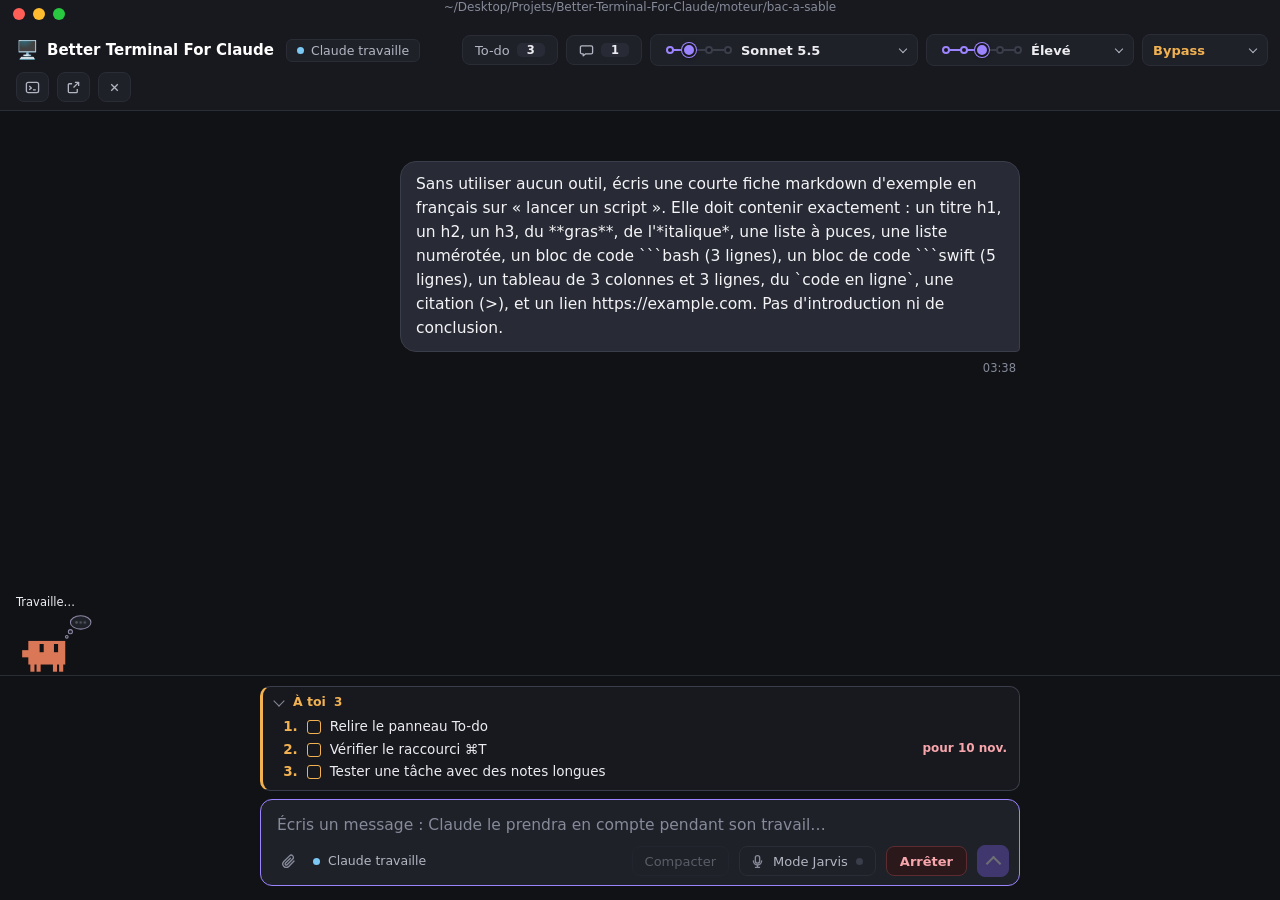
==== commit d7456b57: "Ligne d'état en bas, message envoyé collé en haut du fil" ====
--- a/ui/index.html
+++ b/ui/index.html
@@ -14,6 +14,8 @@
 <link rel="stylesheet" href="css/atelier.css">
 <link rel="stylesheet" href="css/medias.css">
 <link rel="stylesheet" href="css/apercu.css">
+<link rel="stylesheet" href="css/ecriture.css">
+<link rel="stylesheet" href="css/ligne-etat.css">
 </head>
 <body>
 
@@ -103,6 +105,7 @@
 <script src="js/agents.js"></script>
 <script src="js/leviers.js"></script>
 <script src="js/menus.js"></script>
+<script src="js/ligne-etat.js"></script>
 <script src="js/pont.js"></script>
 <script src="js/faux-pont.js"></script>
 <script src="js/app.js"></script>
--- a/ui/css/todo.css
+++ b/ui/css/todo.css
@@ -138,3 +138,62 @@
 @media (prefers-reduced-motion: reduce) {
   .todo-panneau { animation: none; }
 }
+
+/* ---------- Liste fixe au-dessus de la saisie (plan de Claude + « À toi ») ---------- */
+.td-dock { width: min(var(--largeur), 100%); box-sizing: border-box; display: flex; flex-direction: column; gap: 6px; }
+.td-dock:not(:has(.td-bloc:not([hidden]))) { display: none; }
+.td-bloc {
+  border-radius: 10px; background: var(--surface); border: 1px solid var(--bord-fort);
+  font: 13.5px/1.45 var(--police); color: var(--texte);
+}
+.td-toi { border-left: 3px solid var(--ambre); }
+.td-tete {
+  display: flex; align-items: center; gap: 8px; width: 100%; box-sizing: border-box;
+  padding: 6px 12px; border: 0; background: transparent; cursor: pointer; text-align: left;
+  font: inherit; color: inherit;
+}
+.td-chevron {
+  flex: none; width: 7px; height: 7px; margin: 0 2px 2px 0;
+  border-right: 1.5px solid var(--faint); border-bottom: 1.5px solid var(--faint);
+  transform: rotate(45deg); transition: transform .12s ease-out;
+}
+.td-bloc.replie .td-chevron { transform: rotate(-45deg); margin-bottom: 0; }
+.td-titre { flex: none; font-weight: 650; font-size: 12.5px; color: #fff; }
+.td-toi .td-titre { color: var(--ambre); }
+.td-compte { flex: none; font-size: 12px; color: var(--faint); font-variant-numeric: tabular-nums; }
+.td-toi .td-compte { color: var(--ambre); font-weight: 650; }
+.td-resume { flex: 1; min-width: 0; font-size: 12.5px; color: var(--dim); white-space: nowrap; overflow: hidden; text-overflow: ellipsis; visibility: hidden; }
+.td-bloc.replie .td-resume { visibility: visible; }
+.td-bloc.replie .td-liste { display: none; }
+
+.td-liste { list-style: none; margin: 0; padding: 0 12px 8px 14px; max-height: 162px; overflow-y: auto; display: grid; gap: 3px; }
+.td-ligne { display: flex; align-items: flex-start; gap: 9px; min-width: 0; }
+.td-texte { flex: 1; min-width: 0; }
+.td-case {
+  flex: none; position: relative; width: 14px; height: 14px; margin-top: 3px; padding: 0; box-sizing: border-box;
+  border: 1.5px solid var(--faint); border-radius: 3px; background: transparent;
+}
+button.td-case { cursor: pointer; border-color: var(--ambre); transition: background-color .12s ease-out; }
+button.td-case:hover:not(:disabled) { background: var(--ambre-fond); }
+.td-ligne.en-cours .td-case { border-color: var(--lien); }
+.td-ligne.en-cours .td-case::after { content: ''; position: absolute; inset: 2.5px; border-radius: 1px; background: var(--lien); }
+.td-ligne.en-cours .td-texte { font-weight: 650; color: #fff; }
+.td-ligne.fait .td-case { border-color: var(--vert); background: var(--vert); }
+.td-ligne.fait .td-case::after {
+  content: ''; position: absolute; left: 3.5px; top: 0.5px; width: 3.5px; height: 7px;
+  border: solid var(--fond); border-width: 0 1.8px 1.8px 0; transform: rotate(45deg);
+}
+.td-ligne.fait .td-texte { color: var(--faint); text-decoration: line-through; text-decoration-color: var(--bord-fort); }
+.td-echeance { flex: none; font-size: 12px; color: var(--faint); }
+.td-echeance.proche { color: var(--ambre); }
+.td-echeance.retard { color: var(--rouge-texte); font-weight: 650; }
+
+/* Numéros de ligne (même ordre que `todo list`) */
+.td-num {
+  flex: none; min-width: 2.2ch; text-align: right;
+  color: var(--faint); font-variant-numeric: tabular-nums; font-weight: 600;
+}
+.td-toi .td-num { color: var(--ambre); }
+.td-ligne.fait .td-num { opacity: .55; }
+.tp-tache .td-num { line-height: 1.45; padding-top: 1px; }
+.tp-etape .td-num { font-size: 12.5px; }
--- a/ui/css/leviers.css
+++ b/ui/css/leviers.css
@@ -75,3 +75,16 @@
 .barre-choix.avec-levier .barre-choix-nom { display: none; }
 /* Valeur à largeur fixe (menus.js la cale sur l'option la plus longue) : rien ne bouge quand elle change. */
 .barre-choix .choix-valeur { display: inline-block; max-width: 150px; text-align: left; overflow: hidden; text-overflow: ellipsis; vertical-align: middle; }
+
+/* Bulle du levier mini : le cran visé, écrit sous la piste (pendant le glissement et au survol). */
+.levier-bulle {
+  position: absolute; top: 14px; transform: translateX(-50%); z-index: 30;
+  padding: 3px 8px; border-radius: 6px; white-space: nowrap; pointer-events: none;
+  background: var(--surface-3); border: 1px solid var(--bord-fort); color: var(--texte);
+  font: 600 12px/1.3 var(--police); box-shadow: 0 4px 14px rgba(0,0,0,.45);
+  opacity: 0; visibility: hidden; transition: opacity .1s ease-out;
+}
+.levier-bulle.visible { opacity: 1; visibility: visible; }
+.levier.glisse .levier-bulle { color: var(--accent); border-color: var(--accent); }
+.levier-bulle.premier { transform: translateX(-12px); }
+.levier-bulle.dernier { transform: translateX(calc(-100% + 12px)); }
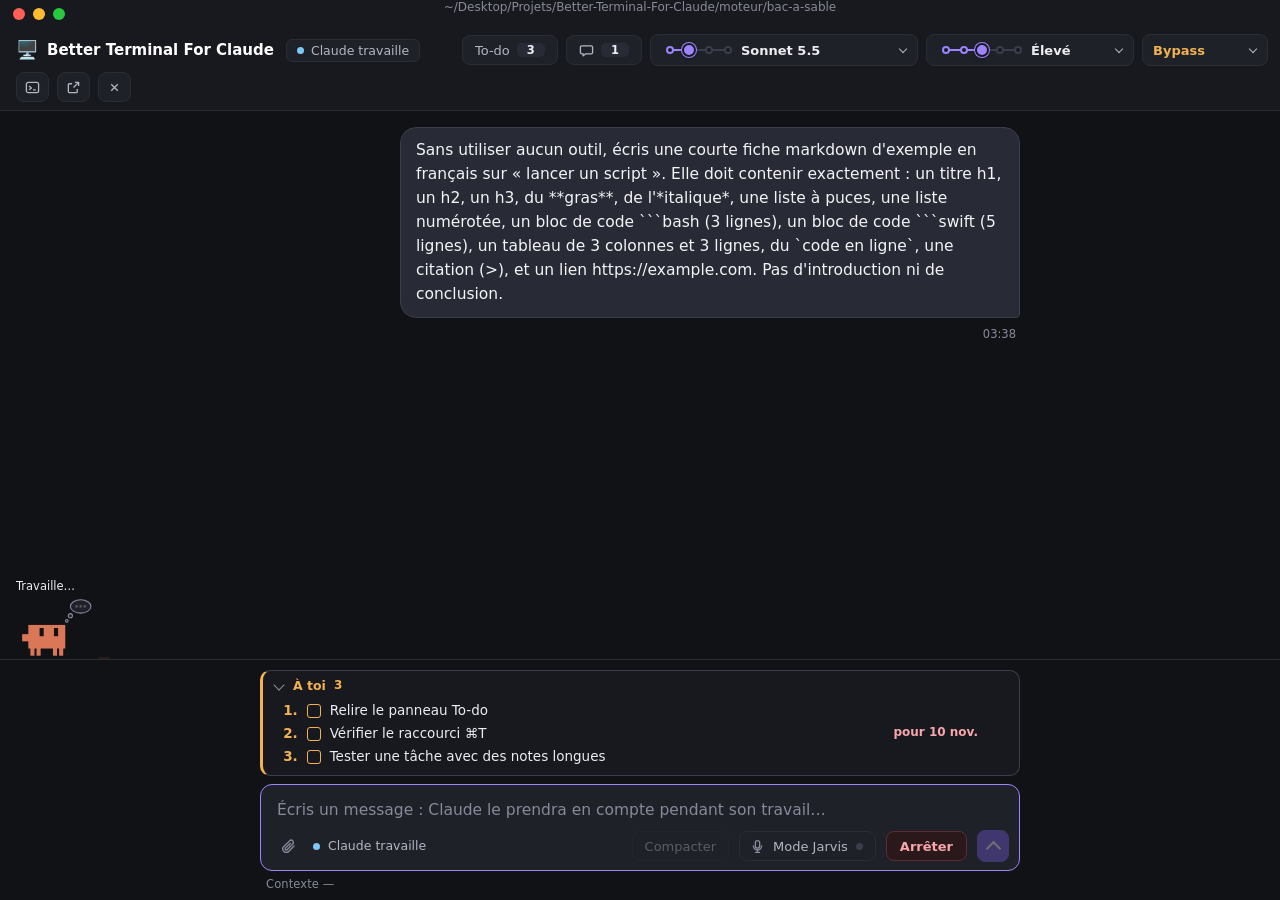
==== commit 83fc20b6: "Dictée directe, écoute continue et découpage des énoncés ; graphiques en mode vocal" ====
--- a/ui/index.html
+++ b/ui/index.html
@@ -16,6 +16,7 @@
 <link rel="stylesheet" href="css/apercu.css">
 <link rel="stylesheet" href="css/ecriture.css">
 <link rel="stylesheet" href="css/ligne-etat.css">
+<link rel="stylesheet" href="css/vocal-direct.css">
 </head>
 <body>
 
@@ -106,6 +107,7 @@
 <script src="js/leviers.js"></script>
 <script src="js/menus.js"></script>
 <script src="js/ligne-etat.js"></script>
+<script src="js/vocal-direct.js"></script>
 <script src="js/pont.js"></script>
 <script src="js/faux-pont.js"></script>
 <script src="js/app.js"></script>
--- a/ui/css/todo.css
+++ b/ui/css/todo.css
@@ -197,3 +197,16 @@
 .td-ligne.fait .td-num { opacity: .55; }
 .tp-tache .td-num { line-height: 1.45; padding-top: 1px; }
 .tp-etape .td-num { font-size: 12.5px; }
+
+/* Supprimer une tâche (09/11/2026) : croix discrète au survol, ligne « Supprimée · Annuler » 5 s. */
+.td-suppr { flex: none; margin-left: auto; width: 20px; height: 20px; padding: 0; border: 0; border-radius: 5px;
+  background: transparent; color: var(--faint); cursor: pointer; opacity: 0; display: grid; place-items: center; }
+.td-suppr svg { width: 11px; height: 11px; fill: none; stroke: currentColor; stroke-width: 1.8; stroke-linecap: round; }
+.td-ligne:hover .td-suppr, .tp-tache:hover .td-suppr, .td-suppr:focus-visible { opacity: 1; }
+.td-suppr:hover { color: var(--rouge, #f87171); background: rgba(248,113,113,.12); }
+.tp-tache .td-suppr { align-self: flex-start; margin-top: 1px; }
+.supprimee { align-items: center; color: var(--faint); font-style: italic; }
+.td-suppr-texte { min-width: 0; overflow: hidden; text-overflow: ellipsis; white-space: nowrap; }
+.td-annuler { flex: none; margin-left: auto; border: 0; background: transparent; color: var(--lien); font: inherit;
+  font-style: normal; font-weight: 600; cursor: pointer; padding: 0 2px; }
+.td-annuler:hover { text-decoration: underline; }
--- a/ui/css/atelier.css
+++ b/ui/css/atelier.css
@@ -88,7 +88,10 @@
   font: 500 11.5px/1.35 var(--police); color: var(--dim);
 }
 .m-detail { font-weight: 400; font-size: 11px; color: var(--faint); }
-.m-bete { order: 3; display: block; margin-top: 2px; overflow: visible; }
+.m-bete { display: block; margin-top: 2px; overflow: visible; }
+/* La mascotte et ses mini Claude, côte à côte sur le même sol ; s'il manque de place, ils passent au-dessus. */
+.m-scene { order: 3; display: flex; align-items: flex-start; flex-wrap: wrap-reverse; gap: 4px 2px; max-width: 100%; }
+/* (wrap-reverse : « flex-start » veut dire « posé en bas ».) */
 .m-corps { fill: var(--claude); }
 .m-oeil { fill: var(--fond); transform-box: fill-box; transform-origin: center; transition: transform .15s ease-out; }
 .m-yeux { transition: transform .25s ease-out; }
@@ -166,7 +169,7 @@
 @keyframes m-feuillette { 0%, 30% { transform: none; } 60%, 100% { transform: scaleX(-1); } }
 @keyframes m-visse { 0% { transform: rotate(-25deg); } 100% { transform: rotate(15deg); } }
 @keyframes m-flotte { 0%, 100% { transform: none; } 50% { transform: translateY(-1.5px); } }
-@keyframes m-pense { 0%, 15% { opacity: .25; } 35%, 70% { opacity: 1; } 100% { opacity: .25; } }
+@keyframes m-pense { 0%, 60%, 100% { opacity: .3; transform: none; } 25% { opacity: 1; transform: translateY(-2.2px); } }
 @keyframes m-rebond { 0%, 100% { transform: none; } 50% { transform: translateY(-2.5px); } }
 @keyframes m-tremble { 0%, 100% { transform: none; } 25% { transform: translateX(-1.5px); } 75% { transform: translateX(1.5px); } }
 @keyframes m-goutte { 0% { opacity: 0; transform: translateY(-2px); } 15% { opacity: 1; } 100% { opacity: 0; transform: translateY(9px); } }
@@ -228,8 +231,9 @@
 /* 15. Réflexion : bulle de pensée, points en cascade, regard en l'air. */
 .anim-pense .m-yeux { transform: translate(1px, -3px); }
 .anim-pense .p-pense { animation: m-flotte 2.4s ease-in-out infinite; }
-.anim-pense .pr-point { animation: m-pense 1.8s ease-out infinite; }
-.anim-pense .d1 { animation-delay: .25s; } .anim-pense .d2 { animation-delay: .5s; }
+/* Les points sautent l'un après l'autre (avant : un simple fondu, qui paraissait figé). */
+.anim-pense .pr-point { transform-box: fill-box; animation: m-pense 1.2s ease-in-out infinite; }
+.anim-pense .d1 { animation-delay: .18s; } .anim-pense .d2 { animation-delay: .36s; }
 /* 15 bis. Réflexion longue : la tête gonfle et pulse, les yeux se plissent, marque d'effort ; au-delà, elle fume. */
 .anim-concentre .p-effort, .anim-concentre.fort .p-fumee { display: inline; }
 .pr-effort { fill: none; stroke: var(--rouge); stroke-width: 1.4; stroke-linecap: round; transform-box: fill-box; transform-origin: center; }
@@ -348,3 +352,118 @@
 .avec-bebe .p-bebe { transform: translate(58.5px, 30px) scale(.8) translate(-48px, -27px); }
 .avec-bebe .pr-bebe-g { animation: m-sautille .5s steps(1, end) infinite; }
 @media (prefers-reduced-motion: reduce) { .avec-bebe .pr-bebe-g { animation: none; } }
+
+/* ================= Les mini Claude : un par sous-agent (demande d'Eliot, 09/11/2026) ================= */
+/* Classes propres (mn-…) : les poses de la grande mascotte (anim-…) ne doivent pas les toucher. */
+.m-minis { display: flex; align-items: flex-start; flex-wrap: wrap-reverse; gap: 2px 3px; min-width: 0; }
+.mini {
+  position: relative; flex: none; pointer-events: auto; cursor: default;
+  transition: opacity .6s ease-out, transform .6s ease-out;
+  animation: mn-arrive .4s cubic-bezier(.3, 1.5, .6, 1);
+  transform-origin: center bottom;
+}
+.mini.part { opacity: 0; transform: translateY(-5px) scale(.85); }
+.mn-bete { display: block; overflow: visible; }
+.mn-corps { fill: var(--claude); }
+.mn-oeil { fill: var(--fond); transform-box: fill-box; transform-origin: center; }
+.mn-g, .mn-yeux, .mn-bras-g, .mn-bras-d { transform-box: fill-box; }
+.mn-g { transform-origin: center bottom; }
+.mn-yeux { transition: transform .25s ease-out; }
+.mn-prop { display: none; }
+.mini-plus {
+  flex: none; align-self: center; margin-left: 2px; padding: 1px 6px; border-radius: 9px;
+  font: 600 10.5px/1.4 var(--police); color: var(--claude); background: var(--claude-fond);
+  pointer-events: auto; cursor: default;
+}
+.mini-plus[hidden] { display: none; }
+
+/* Accessoires */
+.mn-papier { fill: #D9D4E8; }
+.mn-page { fill: #EFEBFA; stroke: #8F89A6; stroke-width: .6; transform-box: fill-box; transform-origin: left center; }
+.mn-ligne { fill: none; stroke: #8F89A6; stroke-width: 1.2; stroke-linecap: round; }
+.mn-clavier { fill: var(--surface-3); stroke: #6E6884; stroke-width: 1; }
+.mn-touche { fill: #8F89A6; }
+.mn-point { fill: #CFCBE0; transform-box: fill-box; opacity: .35; }
+.mn-sablier { fill: none; stroke: #CFCBE0; stroke-width: 1.6; stroke-linecap: round; }
+.mn-sable { fill: var(--ambre); }
+.mn-sablier-g { transform-box: fill-box; transform-origin: center; }
+.mn-verre { fill: rgba(160, 200, 255, .16); stroke: #CFCBE0; stroke-width: 2.2; }
+.mn-manche { fill: none; stroke: #CFCBE0; stroke-width: 3.2; stroke-linecap: round; }
+.mn-globe { fill: #16202E; stroke: var(--lien); stroke-width: 1.8; }
+.mn-meridien { fill: none; stroke: var(--lien); stroke-width: 1.4; transform-box: fill-box; transform-origin: center; }
+.mn-equateur { fill: none; stroke: var(--lien); stroke-width: 1.2; }
+.mn-onde { fill: none; stroke: var(--lien); stroke-width: 1.6; stroke-linecap: round; opacity: .5; }
+.mn-coche { fill: none; stroke: var(--vert); stroke-width: 3.4; stroke-linecap: round; stroke-linejoin: round; stroke-dasharray: 1 1; stroke-dashoffset: 1; }
+
+.mf-pense .mp-points, .mf-sablier .mp-sablier, .mf-clavier .mp-clavier, .mf-livre .mp-livre,
+.mf-loupe .mp-loupe, .mf-globe .mp-globe, .mf-fini .mp-coche { display: inline; }
+
+/* Poses : où regardent les yeux, où sont les bras. */
+.mf-pense .mn-yeux { transform: translate(0, -3px); }
+.mf-sablier .mn-yeux { transform: translate(3px, -3px); }
+.mf-clavier .mn-yeux { transform: translate(0, 2.5px); }
+.mf-clavier .mn-bras-g { transform: translate(4px, 9px); }
+.mf-clavier .mn-bras-d { transform: translate(-4px, 9px); }
+.mf-livre .mn-yeux { transform: translate(0, 2.5px); }
+.mf-livre .mn-bras-g { transform: translate(5px, 6px); }
+.mf-livre .mn-bras-d { transform: translate(-5px, 6px); }
+.mf-loupe .mn-yeux, .mf-globe .mn-yeux { transform: translate(3px, -1px); }
+.mf-loupe .mn-bras-d, .mf-globe .mn-bras-d { transform: translate(0, -3px); }
+.mf-fini .mn-yeux { transform: translate(0, -1px); }
+.mf-fini .mn-oeil { transform: scaleY(.35); }   /* yeux plissés de contentement */
+
+/* Gestes */
+@keyframes mn-arrive { 0% { opacity: 0; transform: translateY(6px) scale(.5); } 100% { opacity: 1; transform: none; } }
+@keyframes mn-rebond { 0%, 100% { transform: none; } 50% { transform: translateY(-2px); } }
+@keyframes mn-point { 0%, 60%, 100% { opacity: .35; transform: none; } 25% { opacity: 1; transform: translateY(-3.5px); } }
+@keyframes mn-tape-g { 0%, 100% { transform: translate(4px, 9px); } 50% { transform: translate(4px, 11.5px); } }
+@keyframes mn-tape-d { 0%, 100% { transform: translate(-4px, 11.5px); } 50% { transform: translate(-4px, 9px); } }
+@keyframes mn-onde { 0%, 100% { opacity: .15; } 50% { opacity: .9; } }
+@keyframes mn-saut { 0%, 100% { transform: none; } 35% { transform: translateY(-8px); } 60% { transform: translateY(1px); } }
+@keyframes mn-dessine { 0% { stroke-dashoffset: 1; } 100% { stroke-dashoffset: 0; } }
+
+/* Petit rebond et clignement, décalés d'un mini à l'autre pour qu'ils ne bougent pas en chœur. */
+.mini .mn-g { animation: mn-rebond .9s steps(1, end) infinite; }
+.mini .mn-oeil { animation: m-cligne 4.4s ease-in-out infinite; }
+.mini.v1 .mn-g { animation-delay: -.3s; } .mini.v1 .mn-oeil { animation-delay: -1.6s; }
+.mini.v2 .mn-g { animation-delay: -.55s; } .mini.v2 .mn-oeil { animation-delay: -2.9s; }
+.mini.v3 .mn-g { animation-delay: -.15s; } .mini.v3 .mn-oeil { animation-delay: -3.7s; }
+
+/* Réfléchit : trois points qui sautent l'un après l'autre. */
+.mf-pense .mn-point { animation: mn-point 1.2s ease-in-out infinite; }
+.mf-pense .p1 { animation-delay: .18s; } .mf-pense .p2 { animation-delay: .36s; }
+/* Attend (commande longue) : le sablier se retourne. */
+.mf-sablier .mn-g { animation-duration: 1.8s; }
+.mf-sablier .mn-sablier-g { animation: m-retourne 2.4s ease-in-out infinite; }
+/* Tape : assis devant son clavier, les deux bras tapent en alternance, les touches s'allument. */
+.mf-clavier .mn-g { animation: none; }
+.mf-clavier .mn-bras-g { animation: mn-tape-g .3s steps(1, end) infinite; }
+.mf-clavier .mn-bras-d { animation: mn-tape-d .3s steps(1, end) infinite; }
+.mf-clavier .mn-touche { animation: m-touche .9s steps(1, end) infinite; }
+.mf-clavier .t4 { animation-delay: .12s; } .mf-clavier .t1 { animation-delay: .24s; } .mf-clavier .t6 { animation-delay: .36s; }
+.mf-clavier .t7 { animation-delay: .48s; } .mf-clavier .t2 { animation-delay: .6s; } .mf-clavier .t5 { animation-delay: .72s; }
+.mf-clavier .t3 { animation-delay: .3s; }
+/* Lit : il feuillette son livre. */
+.mf-livre .mn-g { animation-duration: 1.8s; }
+.mf-livre .mn-page { animation: m-feuillette 1.6s ease-in-out infinite; }
+/* Cherche : la loupe balaie. */
+.mf-loupe .mn-loupe-g { animation: m-scrute 1.4s ease-in-out infinite alternate; }
+/* Web : le globe tourne, les ondes clignotent. */
+.mf-globe .mn-meridien { animation: m-tourne 1.6s linear infinite; }
+.mf-globe .mn-onde { animation: mn-onde 1.2s ease-in-out infinite; }
+.mf-globe .mn-onde + .mn-onde { animation-delay: .3s; }
+/* Fini : un saut, une coche verte, puis il s'efface (classe « part »). */
+.mf-fini .mn-g { animation: mn-saut .55s ease-out 2; }
+.mf-fini .mn-oeil { animation: none; }
+.mf-fini .mn-coche { animation: mn-dessine .35s ease-out .1s forwards; }
+
+/* La grande mascotte regarde ses petits ; le petit double « bébé » cède la place aux mini Claude. */
+.avec-minis .p-bebe { display: none; }
+.avec-minis.anim-bebe .m-yeux { transform: translate(3px, 1px); }
+
+@media (prefers-reduced-motion: reduce) {
+  .mini { transition: none; animation: none; }
+  .mn-point { opacity: 1; }
+  .mn-onde { opacity: .7; }
+  .mn-coche { stroke-dashoffset: 0; }
+}
--- a/ui/css/ecriture.css
+++ b/ui/css/ecriture.css
@@ -0,0 +1,51 @@
+/* Better Terminal For Claude — écriture de la réponse et espace réservé du défilement.
+ * Le curseur n'existe que pendant qu'un bloc s'écrit (js/vue-fil.js) : aucune animation hors écriture.
+ * Il est recréé à chaque caractère affiché, donc reste plein pendant la frappe et ne clignote
+ * qu'après une demi-seconde sans nouveau texte. */
+
+/* Sous le fil : de quoi monter le message d'Eliot en haut même si la réponse est courte (js/defilement.js). */
+.espace-ancre { height: 0; pointer-events: none; }
+
+.curseur-ecriture {
+  display: inline-block;
+  width: 2px; height: 1.1em;
+  margin-left: 2px;
+  vertical-align: -0.17em;
+  border-radius: 1px;
+  background: var(--accent);
+  animation: curseur-clignote 1.1s steps(1, end) .5s infinite;
+}
+pre .curseur-ecriture { height: 1.15em; }
+
+@keyframes curseur-clignote { 0% { opacity: 1; } 50% { opacity: 0; } 100% { opacity: 0; } }
+
+/* Part du quota dans le pied de fin de tour : plus discrète que le reste. */
+.fin-tour .fin-quota { color: var(--faint); opacity: .8; font-variant-numeric: tabular-nums; }
+
+/* Tour vocal (mode Jarvis) : la voix porte la réponse, le fil ne montre que les visuels (js/vue-fil.js).
+ * « Jarvis a dit » : une ligne discrète, repliée ; dedans, la phrase dite et le texte complet sur demande. */
+.texte-vocal > * + * { margin-top: 10px; }
+.jarvis-dit { margin: 0; font-size: 12.5px; color: var(--faint); }
+.jarvis-dit > summary {
+  display: flex; align-items: baseline; gap: 8px;
+  list-style: none; cursor: pointer; user-select: none;
+  padding: 2px 0; border-radius: 4px;
+}
+.jarvis-dit > summary::-webkit-details-marker { display: none; }
+.jarvis-dit > summary::before { content: "›"; display: inline-block; width: 8px; color: var(--faint); }
+.jarvis-dit[open] > summary::before { transform: rotate(90deg); }
+.jarvis-dit > summary:hover { color: var(--dim); }
+.jarvis-dit-nom { flex: none; font-weight: 500; }
+.jarvis-dit-corps { padding: 4px 0 2px 16px; }
+.jarvis-dit-texte { margin: 0 0 6px; color: var(--dim); font-size: 13.5px; line-height: 1.5; }
+.jarvis-complet-bouton {
+  padding: 0; border: 0; background: none; cursor: pointer;
+  color: var(--faint); font: inherit; font-size: 12px; text-decoration: underline; text-underline-offset: 2px;
+}
+.jarvis-complet-bouton:hover { color: var(--dim); }
+.jarvis-complet { margin-top: 8px; padding: 10px 12px; border-left: 2px solid var(--bord); color: var(--texte-claude); font-size: 13.5px; }
+.texte-vocal ul.liens-visuels { padding-left: 18px; }
+
+@media (prefers-reduced-motion: reduce) {
+  .curseur-ecriture { animation: none; }
+}
--- a/ui/css/ligne-etat.css
+++ b/ui/css/ligne-etat.css
@@ -0,0 +1,26 @@
+/* Ligne d'état, dernière ligne du pied (ligne-etat.js) : petite, atténuée, sur le fond plein du pied.
+ * Pas de cadre ni de pastille : du texte seul, coloré seulement quand un seuil est franchi. */
+#ligne-etat {
+  width: min(var(--largeur), 100%); box-sizing: border-box;
+  display: flex; align-items: baseline; gap: 6px;
+  margin: -3px 0 -6px; padding: 0 6px;
+  font: 500 11.5px/16px var(--police); color: var(--faint);
+  font-variant-numeric: tabular-nums; letter-spacing: .01em;
+  white-space: nowrap; overflow: hidden;
+  cursor: default; user-select: none; -webkit-user-select: none;
+}
+#ligne-etat .le-espace { flex: 1 1 auto; min-width: 12px; }
+#ligne-etat .le-droite {
+  flex: 0 1 auto; min-width: 0; overflow: hidden; text-overflow: ellipsis;
+  display: inline-flex; align-items: baseline; gap: 6px;
+}
+#ligne-etat .le-morceau { flex: none; }
+#ligne-etat .le-derniere { flex: 0 1 auto; min-width: 0; overflow: hidden; text-overflow: ellipsis; }
+#ligne-etat .le-sep { flex: none; color: var(--bord-fort); }
+#ligne-etat .niveau-haut { color: var(--ambre); }
+#ligne-etat .niveau-critique { color: var(--rouge); }
+
+/* Fenêtre étroite : la part de la dernière réponse passe en premier à la trappe. */
+@media (max-width: 520px) {
+  #ligne-etat .le-derniere, #ligne-etat .le-derniere + .le-sep { display: none; }
+}
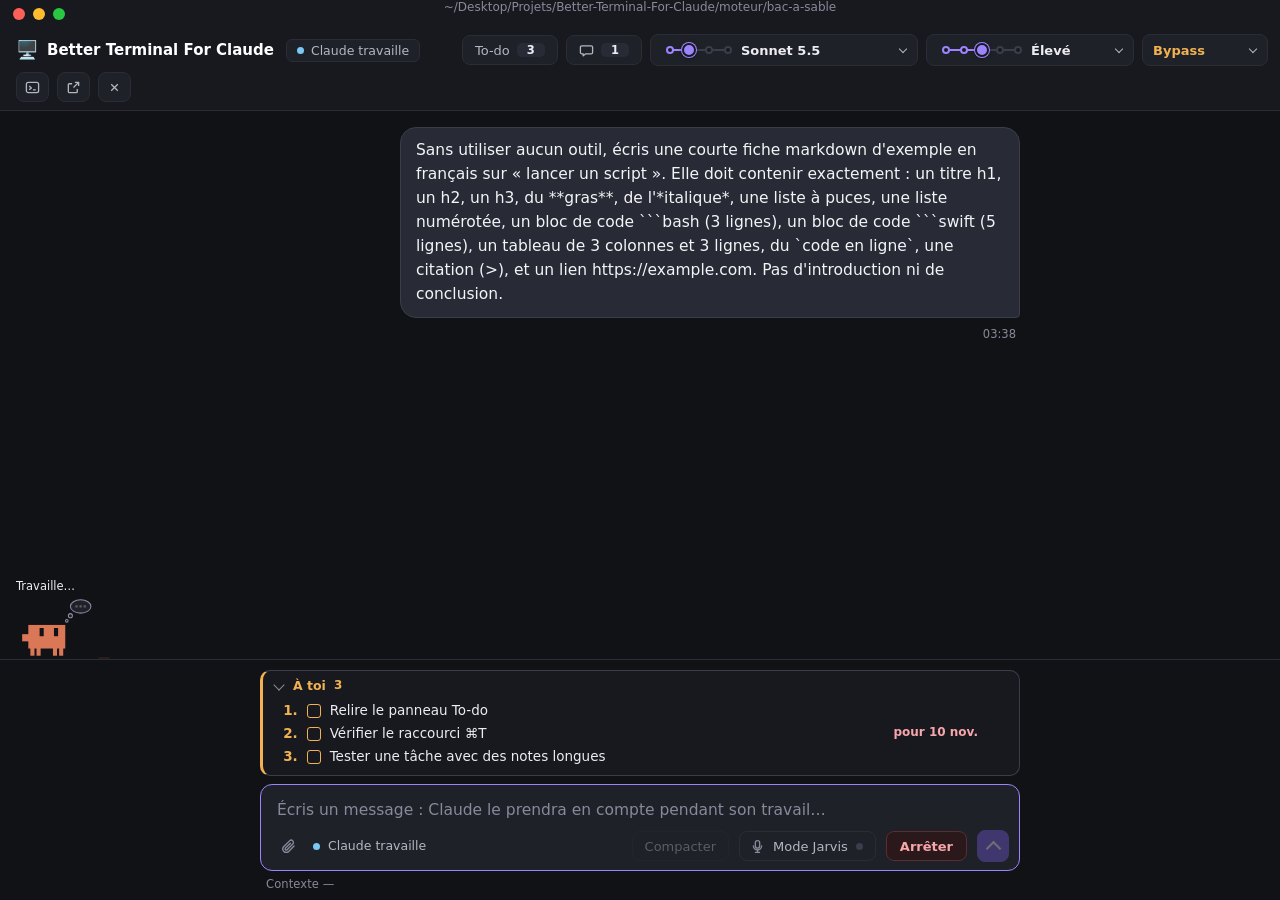
==== commit d297367a: "Scènes persistantes, choix du micro, fin d'énoncé plus précise, voix interruptible" ====
--- a/ui/index.html
+++ b/ui/index.html
@@ -17,6 +17,7 @@
 <link rel="stylesheet" href="css/ecriture.css">
 <link rel="stylesheet" href="css/ligne-etat.css">
 <link rel="stylesheet" href="css/vocal-direct.css">
+<link rel="stylesheet" href="css/scene.css">
 </head>
 <body>
 
@@ -55,6 +56,9 @@
   <button type="button" class="recherche-suiv" title="Suivant (Entrée)" aria-label="Suivant"><span class="fleche bas"></span></button>
   <button type="button" class="recherche-fermer" title="Fermer (Échap)" aria-label="Fermer"><span class="croix"></span></button>
 </div>
+
+<!-- Scène persistante du mode vocal (js/scene.js) : figée sous la barre, au-dessus du fil. -->
+<section id="scene" class="scene" hidden aria-label="Scène"></section>
 
 <div id="defile" class="defile">
   <main id="fil" class="fil"></main>
@@ -108,6 +112,7 @@
 <script src="js/menus.js"></script>
 <script src="js/ligne-etat.js"></script>
 <script src="js/vocal-direct.js"></script>
+<script src="js/scene.js"></script>
 <script src="js/pont.js"></script>
 <script src="js/faux-pont.js"></script>
 <script src="js/app.js"></script>
--- a/ui/css/vocal-direct.css
+++ b/ui/css/vocal-direct.css
@@ -0,0 +1,34 @@
+/* Mode vocal : la bulle « Eliot » fantôme, mots en direct (js/vocal-direct.js). Fond plein, sobre, pas de lueur. */
+
+.vd-fantome { content-visibility: visible; }
+.vd-fantome .vd-bulle {
+  background: var(--surface);
+  border-style: dashed;
+  border-color: #463A78;
+  transition: border-color .25s ease-out, background-color .25s ease-out;
+}
+.vd-fantome.vd-fini .vd-bulle { border-style: solid; background: var(--surface-3); }
+.vd-bulle.vd-anim-h { overflow: hidden; }
+/* Raccord : le fragment repris par la bulle fantôme quitte le fil sans attendre la coupe. */
+#fil > .vd-raccorde { display: none; }
+
+.vd-texte { position: relative; min-height: 1.55em; color: #F4F4F7; }
+.vd-attente { position: absolute; left: 0; top: 0; color: var(--faint); letter-spacing: .08em; }
+.vd-transcrit .vd-texte { color: var(--dim); transition: color .25s ease-out; }
+.vd-fini .vd-texte { color: #F4F4F7; }
+
+.vd-meta { display: inline-flex; align-items: center; gap: 6px; }
+.vd-point { width: 7px; height: 7px; border-radius: 50%; background: var(--accent); flex: none; transition: background-color .2s ease-out, opacity .2s ease-out; }
+.vd-transcrit .vd-point { background: var(--faint); }
+/* « … j’attends la suite » : Eliot s'est tu, Jarvis patiente. Fixe, sans animation : pastille et libellé atténués. */
+.vd-attend .vd-point { background: var(--accent); opacity: .4; }
+.vd-attend .vd-etat { color: var(--faint); font-style: italic; }
+.vd-fini .vd-point { background: var(--vert); }
+
+@keyframes vd-entre { from { opacity: 0; } to { opacity: 1; } }
+.vd-entre-bulle { animation: vd-entre .18s ease-out both; }
+
+@media (prefers-reduced-motion: reduce) {
+  .vd-entre-bulle { animation: none; }
+  .vd-fantome .vd-bulle, .vd-point, .vd-transcrit .vd-texte { transition: none; }
+}
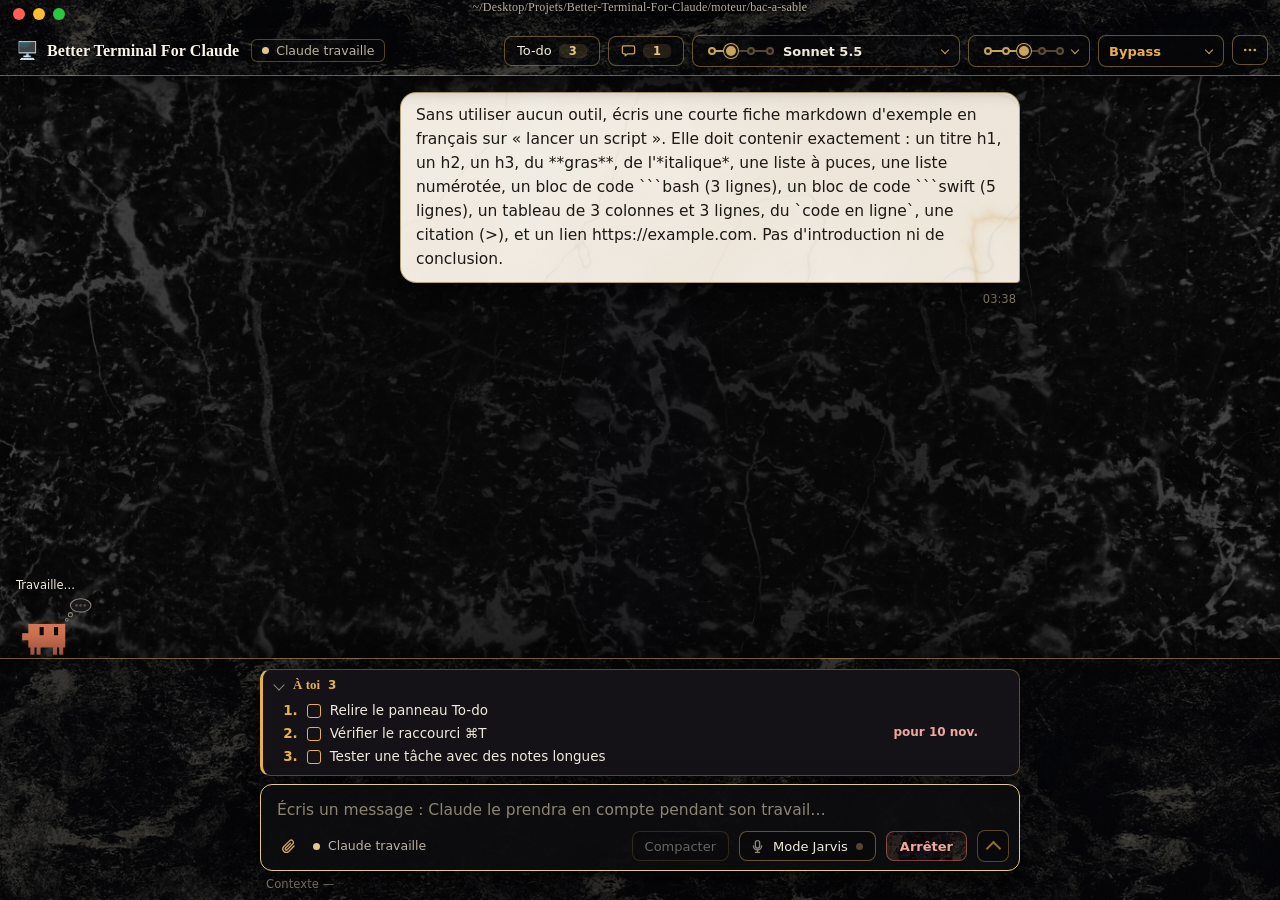
==== commit 85c99659: "Brouillon conservé après rechargement, barre de saisie sur une ligne" ====
--- a/ui/index.html
+++ b/ui/index.html
@@ -39,9 +39,15 @@
   <label class="barre-choix" title="Modèle de Claude"><span class="barre-choix-nom">Modèle</span><select id="choix-modele" aria-label="Modèle"></select></label>
   <label class="barre-choix" title="Effort de réflexion"><span class="barre-choix-nom">Effort</span><select id="choix-effort" aria-label="Effort"></select></label>
   <label id="choix-permission-boite" class="barre-choix" title="Ce que Claude peut faire sans te demander"><span class="barre-choix-nom">Permissions</span><select id="choix-permission" aria-label="Permissions"></select></label>
-  <button type="button" id="bt-shell" class="barre-bouton" title="Ouvrir un terminal dans le dossier du projet. Claude continue ici."><span class="libelle">Terminal</span><svg class="icone-court" viewBox="0 0 16 16" aria-hidden="true"><rect x="1.5" y="2.5" width="13" height="11" rx="2"/><path d="M4.5 6.5 6.8 8.5 4.5 10.5M8.5 10.5h3"/></svg></button>
-  <button type="button" id="bt-terminal" class="barre-bouton" title="Passer la session au terminal : Claude s’arrête ici et reprend la même conversation dans Terminal."><span class="libelle">Passer au terminal</span><svg class="icone-court" viewBox="0 0 16 16" aria-hidden="true"><path d="M9.5 2.5h4v4M13.5 2.5 8 8M12 9.5v3a1 1 0 0 1-1 1H3.5a1 1 0 0 1-1-1V5a1 1 0 0 1 1-1h3"/></svg></button>
-  <button type="button" id="bt-fermer" class="barre-bouton fermer" title="Arrêter Claude et fermer la fenêtre"><span class="libelle">Fermer</span><svg class="icone-court" viewBox="0 0 16 16" aria-hidden="true"><path d="M4.5 4.5l7 7M11.5 4.5l-7 7"/></svg></button>
+  <div class="barre-session">
+    <button type="button" id="bt-session" class="barre-bouton" title="Terminal et fermeture de la session" aria-haspopup="menu" aria-expanded="false" aria-controls="menu-session"><svg class="icone-points" viewBox="0 0 16 16" aria-hidden="true"><circle cx="3.2" cy="8" r="1.35"/><circle cx="8" cy="8" r="1.35"/><circle cx="12.8" cy="8" r="1.35"/></svg></button>
+    <div id="menu-session" class="menu-session" role="menu" hidden>
+      <button type="button" id="bt-shell" class="menu-item" role="menuitem"><svg viewBox="0 0 16 16" aria-hidden="true"><rect x="1.5" y="2.5" width="13" height="11" rx="2"/><path d="M4.5 6.5 6.8 8.5 4.5 10.5M8.5 10.5h3"/></svg><span class="menu-textes"><span class="libelle">Ouvrir un terminal ici</span><span class="menu-aide">Dans le dossier du projet. Claude continue dans l’app.</span></span></button>
+      <button type="button" id="bt-terminal" class="menu-item" role="menuitem"><svg viewBox="0 0 16 16" aria-hidden="true"><path d="M9.5 2.5h4v4M13.5 2.5 8 8M12 9.5v3a1 1 0 0 1-1 1H3.5a1 1 0 0 1-1-1V5a1 1 0 0 1 1-1h3"/></svg><span class="menu-textes"><span class="libelle">Continuer dans Terminal</span><span class="menu-aide">Claude quitte l’app et reprend la même conversation dans Terminal.</span></span></button>
+      <div class="menu-sep" role="separator"></div>
+      <button type="button" id="bt-fermer" class="menu-item fermer" role="menuitem"><svg viewBox="0 0 16 16" aria-hidden="true"><path d="M4.5 4.5l7 7M11.5 4.5l-7 7"/></svg><span class="menu-textes"><span class="libelle">Fermer la session</span><span class="menu-aide">Arrête Claude et ferme la fenêtre.</span></span></button>
+    </div>
+  </div>
 </header>
 
 <div id="mes-messages" class="popover" hidden>
--- a/ui/css/app.css
+++ b/ui/css/app.css
@@ -1,37 +1,53 @@
-/* Better Terminal For Claude — interface de lecture, fond OPAQUE (demande d'Eliot, 07/11/2026).
- * Règles : aucun fond transparent, aucun flou, aucun dégradé décoratif, aucune lueur.
- * Le texte de Claude est posé directement sur la page, comme un document.
- * Une seule couleur d'accent (violet), l'ambre pour « Claude t'attend ». Aucune animation en boucle. */
+/* Jarvis Terminal — charte « marbre » (demande d'Eliot, 12/11/2026), sœur de celle de Cockpit.
+ * Matière : plaques JPEG de ui/marbre/ (nero, portor, verde, rosso, calacatta), jamais recalculées en CSS.
+ * Le marbre habille le cadre (fond, en-têtes, bords, boutons) ; le texte long reste posé sur un fond quasi uni.
+ * Or (#C9A45C) pour l'accent, ivoire pour le texte, serif pour les titres. Aucune animation en boucle,
+ * aucun néon, aucune lueur ; transitions de survol ≤ 0,15 s. Plaques : section « Charte marbre » en fin de fichier. */
 
 :root {
-  --fond: #111216;
-  --surface: #18191F;
-  --surface-2: #1F2129;
-  --surface-3: #282B35;
-  --code: #0C0D10;
-  --bord: #2A2C36;
-  --bord-fort: #3A3D4A;
-
-  --texte: #ECECF1;
-  --texte-claude: #E3E3EA;
-  --dim: #B3B6C2;
-  --faint: #868A99;
-
-  --accent: #9D84FF;
-  --accent-plein: #7B61F0;
-  --accent-fond: #241F3D;
-  --lien: #7CC8F5;
-  --ambre: #F2B252;
-  --ambre-fond: #2A2216;
-  --vert: #57D69A;
-  --vert-fond: #15261E;
-  --rouge: #F0757E;
-  --rouge-texte: #F7A6AC;
-  --rouge-fond: #2B181B;
+  --fond: #0B0A0C;
+  --surface: #141216;
+  --surface-2: #1B181C;
+  --surface-3: #262126;
+  --code: #0D0C0F;
+  --lecture: rgba(14, 13, 16, .93);
+  --bord: rgba(201, 164, 92, .2);
+  --bord-fort: rgba(201, 164, 92, .4);
+  --filet: rgba(201, 164, 92, .55);
+
+  --texte: #EFE9DD;
+  --texte-fort: #FAF5EA;
+  --texte-claude: #E9E3D6;
+  --dim: #B9B1A3;
+  --faint: #8C8476;
+  --encre: #1C1814;
+
+  --or: #C9A45C;
+  --or-clair: #E3C887;
+  --or-fonce: #8E6E33;
+  --accent: var(--or);
+  --accent-plein: #B8914A;
+  --accent-fond: #2A2316;
+  --lien: var(--or-clair);
+  --verde-clair: #9CC8B0;
+  --ambre: #E8B04B;
+  --ambre-fond: #2A2010;
+  --vert: #6FCF97;
+  --vert-fond: #11231A;
+  --rouge: #E07A6F;
+  --rouge-texte: #F0A79E;
+  --rouge-fond: #2B1614;
   /* Anciens noms encore utilisés par le code et jarvis.css */
   --cyan: var(--lien); --violet: var(--accent); --rose: var(--accent);
 
-  --police-titre: -apple-system, BlinkMacSystemFont, "SF Pro Display", system-ui, sans-serif;
+  /* Voiles posés sur le marbre (rgba(8,8,10,…)) et ombre portée profonde et douce. */
+  --voile: rgba(8, 8, 10, .5);
+  --voile-fort: rgba(8, 8, 10, .8);
+  --noir-bouton: rgba(8, 8, 10, .55);
+  --ombre: 0 10px 28px rgba(0, 0, 0, .5), 0 2px 6px rgba(0, 0, 0, .35);
+  --degrade-or: linear-gradient(180deg, #E3C887, #B8914A);
+
+  --police-titre: "New York", ui-serif, Georgia, serif;
   --police: -apple-system, BlinkMacSystemFont, "SF Pro Text", system-ui, sans-serif;
   --police-code: ui-monospace, "SF Mono", SFMono-Regular, Menlo, Monaco, monospace;
   --largeur: 760px;
@@ -58,7 +74,7 @@
   background: var(--surface); z-index: 19; pointer-events: none;
 }
 [hidden] { display: none !important; }
-::selection { background: rgba(157,132,255,.38); }
+::selection { background: rgba(201,164,92,.38); }
 button { font: inherit; color: inherit; }
 button:focus-visible, select:focus-visible, summary:focus-visible, a:focus-visible, input:focus-visible {
   outline: 2px solid var(--accent); outline-offset: 2px;
@@ -93,7 +109,7 @@
 }
 .barre-projet { display: flex; align-items: center; gap: 9px; min-width: 0; flex: 0 1 auto; }
 .barre-emoji { font-size: 18px; line-height: 1; }
-.barre-nom { font: 600 15px/1.2 var(--police-titre); color: #fff; white-space: nowrap; overflow: hidden; text-overflow: ellipsis; min-width: 6em; }
+.barre-nom { font: 600 16px/1.2 var(--police-titre); color: var(--texte-fort); letter-spacing: .005em; white-space: nowrap; overflow: hidden; text-overflow: ellipsis; min-width: 6em; }
 .barre-espace { flex: 1 1 0; min-width: 4px; }
 
 .barre-etat {
@@ -104,7 +120,7 @@
   background: var(--surface-2); border: 1px solid var(--bord);
 }
 .barre-etat.etat-travaille { --c: var(--lien); }
-.barre-etat.etat-attend { --c: var(--ambre); color: var(--ambre); border-color: #5A4524; background: var(--ambre-fond); }
+.barre-etat.etat-attend { --c: var(--ambre); color: var(--ambre); border-color: rgba(232,176,75,.55); background: rgba(42,32,16,.82); }
 .barre-etat.etat-termine { --c: var(--faint); }
 .point { width: 7px; height: 7px; border-radius: 50%; flex: none; background: var(--c, var(--faint)); }
 
@@ -115,12 +131,12 @@
   font: 500 13px var(--police); white-space: nowrap; cursor: pointer;
   transition: background-color .12s ease-out, color .12s ease-out, border-color .12s ease-out;
 }
-.barre-bouton:hover { background: var(--surface-3); color: #fff; }
-.barre-bouton.actif { background: var(--accent-fond); border-color: #463A78; color: #fff; }
-.barre-bouton.fermer:hover { background: var(--rouge-fond); border-color: #5C2C31; color: var(--rouge-texte); }
-.barre-bouton.arme { background: var(--ambre-fond); border-color: #5A4524; color: var(--ambre); }
+.barre-bouton:hover { background: rgba(8,8,10,.72); color: var(--texte-fort); border-color: var(--or-clair); }
+.barre-bouton.actif { background: rgba(42,35,22,.85); border-color: var(--or); color: var(--texte-fort); }
+.barre-bouton.fermer:hover { background: rgba(43,22,20,.85); border-color: rgba(224,122,111,.6); color: var(--rouge-texte); }
+.barre-bouton.arme { background: rgba(42,32,16,.85); border-color: rgba(232,176,75,.6); color: var(--ambre); }
 .barre-bouton:disabled { opacity: .4; cursor: default; }
-.barre-bouton:disabled:hover { background: var(--surface-2); color: var(--dim); }
+.barre-bouton:disabled:hover { background: var(--noir-bouton); color: var(--dim); border-color: var(--bord-fort); }
 .barre-bouton .compte {
   font: 600 11.5px var(--police); color: var(--texte); min-width: 1.4em; text-align: center;
   padding: 0 6px; border-radius: 5px; background: var(--surface-3);
@@ -134,7 +150,7 @@
   background: var(--surface-2); color: var(--faint); font: 500 12px var(--police);
   transition: background-color .12s ease-out; cursor: pointer;
 }
-.barre-choix:hover { background: var(--surface-3); }
+.barre-choix:hover { background: rgba(8,8,10,.72); border-color: var(--or-clair); }
 .barre-choix:focus-within { border-color: var(--accent); }
 .barre-choix::after {
   content: ""; position: absolute; right: 11px; top: 11px; width: 5px; height: 5px; pointer-events: none;
@@ -147,9 +163,9 @@
 }
 .barre-choix select:focus-visible { outline: none; }
 .barre-choix select:disabled { color: var(--faint); cursor: default; }
-/* Permissions : le mode le plus ouvert (bypass) se signale en ambre, le mode plan en violet. */
+/* Permissions : le mode le plus ouvert (bypass) se signale en ambre, le mode plan en vert pâle (verde). */
 .barre-choix.permission-libre select, .barre-choix.permission-libre .choix-bouton { color: var(--ambre); }
-.barre-choix.permission-plan select, .barre-choix.permission-plan .choix-bouton { color: var(--accent); }
+.barre-choix.permission-plan select, .barre-choix.permission-plan .choix-bouton { color: var(--verde-clair); }
 
 /* Total de jetons de la session : discret, chiffres alignés. */
 .barre-jetons {
@@ -160,7 +176,7 @@
 /* ---------- Zone de défilement ---------- */
 .defile {
   position: fixed; left: 0; right: 0; bottom: 0;
-  top: calc(var(--titre-h) + var(--hauteur-barre));
+  top: calc(var(--titre-h) + var(--hauteur-barre) + var(--hauteur-scene, 0px));
   overflow-y: auto; overflow-x: hidden;
   overscroll-behavior: contain;
   background: var(--fond);
@@ -185,7 +201,7 @@
   background: var(--surface-3);
   border: 1px solid var(--bord-fort);
 }
-.bulle-texte { white-space: pre-wrap; overflow-wrap: anywhere; font-size: 15.5px; line-height: 1.55; color: #F4F4F7; }
+.bulle-texte { white-space: pre-wrap; overflow-wrap: anywhere; font-size: 15.5px; line-height: 1.55; color: var(--encre); }
 .bulle-texte.commande { font: 14px/1.5 var(--police-code); }
 .bulle.longue .bulle-texte { max-height: 15.5em; overflow: hidden;
   -webkit-mask-image: linear-gradient(#000 70%, transparent); mask-image: linear-gradient(#000 70%, transparent); }
@@ -202,7 +218,7 @@
   border: 0; border-radius: 6px; padding: 0; cursor: pointer; background: transparent; color: var(--dim);
   transition: background-color .12s ease-out, color .12s ease-out;
 }
-.eliot-action:hover { color: #fff; background: var(--surface-3); }
+.eliot-action:hover { color: var(--or-clair); background: var(--surface-3); }
 .eliot-action.fait { color: var(--vert); }
 .eliot-action .icone { width: 14px; height: 14px; }
 
@@ -212,7 +228,7 @@
   content-visibility: auto; contain-intrinsic-size: auto 260px;
 }
 .tour-tete { display: flex; align-items: baseline; gap: 8px; margin: 0 0 8px; font: 600 12.5px var(--police); color: var(--faint); }
-.tour-nom { color: var(--accent); }
+.tour-nom { color: var(--or); font: 600 14.5px var(--police-titre); letter-spacing: .01em; }
 .tour-corps > * + * { margin-top: 14px; }
 .tour-corps > .activite + .activite { margin-top: 6px; }
 
@@ -221,30 +237,39 @@
 .md > :first-child { margin-top: 0; }
 .md > :last-child { margin-bottom: 0; }
 .md p { margin: 0 0 .85em; }
-.md h1, .md h2, .md h3, .md h4, .md h5, .md h6 { font-family: var(--police-titre); color: #fff; line-height: 1.3; }
-.md h1 { font-size: 25px; font-weight: 700; margin: 1.3em 0 .55em; letter-spacing: -.01em; }
+.md h1, .md h2, .md h3, .md h4, .md h5, .md h6 { font-family: var(--police-titre); color: var(--texte-fort); line-height: 1.3; }
+.md h1 { font-size: 27px; font-weight: 650; margin: 1.3em 0 .55em; letter-spacing: -.01em; }
 .md h2 { font-size: 20px; font-weight: 650; margin: 1.35em 0 .5em; padding-bottom: .3em; border-bottom: 1px solid var(--bord); }
 .md h3 { font-size: 17px; font-weight: 600; margin: 1.2em 0 .4em; }
 .md h4, .md h5, .md h6 { font-size: 15.5px; font-weight: 600; margin: 1em 0 .35em; color: var(--dim); }
-.md strong { font-weight: 650; color: #fff; }
+.md strong { font-weight: 650; color: var(--texte-fort); }
 .md em { font-style: italic; }
 .md del { color: var(--faint); }
-.md a.lien { color: var(--lien); text-decoration: underline; text-decoration-color: rgba(124,200,245,.4); text-underline-offset: 2px; cursor: pointer; }
+.md a.lien { color: var(--lien); text-decoration: underline; text-decoration-color: rgba(227,200,135,.4); text-underline-offset: 2px; cursor: pointer; }
 .md a.lien:hover { text-decoration-color: var(--lien); }
 .md ul, .md ol { margin: .4em 0 .95em; padding-left: 1.5em; }
 .md li { margin: .3em 0; padding-left: .15em; }
 .md li > ul, .md li > ol { margin: .2em 0 .3em; }
-.md ul > li::marker { color: var(--faint); }
-.md ol > li::marker { color: var(--faint); font-variant-numeric: tabular-nums; font-weight: 600; }
+.md ul > li::marker { color: var(--or); }
+.md ol > li::marker { color: var(--or); font-variant-numeric: tabular-nums; font-weight: 600; }
 .md li.tache { list-style: none; margin-left: -1.35em; }
 .md li.tache input { accent-color: var(--vert); margin: 0 .5em 0 0; vertical-align: -1px; }
-.md blockquote { margin: 1em 0; padding: 2px 0 2px 16px; color: var(--dim); border-left: 3px solid var(--bord-fort); }
-.md code { font: .87em var(--police-code); padding: .12em .4em; border-radius: 5px; background: var(--surface-3); color: #EDE7FF; }
+.md blockquote { margin: 1em 0; padding: 2px 0 2px 16px; color: var(--dim); border-left: 3px solid var(--or-fonce); }
+.md code { font: .87em var(--police-code); padding: .12em .4em; border-radius: 5px; background: #221E1A; color: #F0DFC0; }
 .md code.court { white-space: nowrap; }
 .md hr { border: 0; height: 1px; background: var(--bord); margin: 1.5em 0; }
+/* Ligne ✅ : pas d'encadré, un filet d'or qui s'efface et une coche or (charte marbre) */
 .md .resume-final {
-  margin-top: 1.1em; padding: 10px 14px; border-radius: 8px;
-  background: var(--vert-fond); border: 1px solid #24483A; color: #CDF3DF;
+  position: relative; margin-top: 1.3em; padding: 12px 0 0 26px; color: #E6DFD0;
+  border: 0; background: none;
+}
+.md .resume-final::before {
+  content: ""; position: absolute; left: 0; right: 0; top: 0; height: 1px;
+  background: linear-gradient(90deg, rgba(201,164,92,.7), rgba(201,164,92,.25) 45%, transparent);
+}
+.md .resume-final::after {
+  content: "✓"; position: absolute; left: 2px; top: 11px;
+  font: 600 15px var(--police); color: var(--or-clair, #E3C887);
 }
 .md a.lien-image { color: var(--lien); }
 .md-petit { font-size: 14px; line-height: 1.55; }
@@ -252,12 +277,12 @@
 
 .tableau { overflow-x: auto; margin: 1em 0; border-radius: 8px; border: 1px solid var(--bord); background: var(--surface); }
 .tableau table { border-collapse: collapse; width: 100%; font-size: 14.5px; line-height: 1.45; }
-.tableau th { text-align: left; font: 600 13.5px var(--police); color: #fff; background: var(--surface-2); }
+.tableau th { text-align: left; font: 600 13.5px var(--police); color: var(--or-clair); background: #1A1712; }
 .tableau th, .tableau td { padding: 9px 14px; border-bottom: 1px solid var(--bord); vertical-align: top; }
 .tableau tr:last-child td { border-bottom: 0; }
 .tableau td code { font-size: .84em; }
 
-.bloc-texte.est-erreur { padding: 10px 14px; border-radius: 8px; background: var(--rouge-fond); border: 1px solid #5C2C31; }
+.bloc-texte.est-erreur { padding: 10px 14px; border-radius: 8px; background: var(--rouge-fond); border: 1px solid rgba(224,122,111,.4); }
 
 /* ---------- Blocs de code ---------- */
 .bloc-code { margin: 1em 0; border-radius: 8px; overflow: hidden; background: var(--code); border: 1px solid var(--bord); }
@@ -272,11 +297,11 @@
   font: 500 12px var(--police); color: var(--dim); background: var(--surface-2);
   transition: background-color .12s ease-out, color .12s ease-out;
 }
-.bt-copier:hover, .bt-plus:hover { color: #fff; background: var(--surface-3); }
+.bt-copier:hover, .bt-plus:hover { color: var(--texte-fort); background: var(--surface-3); border-color: var(--or-clair); }
 .bt-copier.fait { color: var(--vert); }
 .bt-plus { margin-top: 8px; }
 .bloc-code pre { margin: 0; padding: 12px 16px 14px; overflow-x: auto; font: 13.5px/1.6 var(--police-code); tab-size: 4; }
-.bloc-code pre code, .md .bloc-code code { font: inherit; padding: 0; border-radius: 0; background: none; color: #E4E4EC; }
+.bloc-code pre code, .md .bloc-code code { font: inherit; padding: 0; border-radius: 0; background: none; color: #E9E3D6; }
 
 /* ---------- Lignes d'outils et de réflexion ---------- */
 .activite { display: flex; flex-direction: column; gap: 4px; }
@@ -298,7 +323,7 @@
 .ligne-nom { flex: none; font: 600 13.5px var(--police); color: var(--texte); }
 .reflexion .ligne-nom { color: var(--dim); font-weight: 500; }
 .ligne-cible { flex: 1 1 auto; min-width: 0; color: var(--dim); white-space: nowrap; overflow: hidden; text-overflow: ellipsis; }
-.ligne-cible.mono, .etape .mono { font: 12.5px var(--police-code); color: #CFCBE0; }
+.ligne-cible.mono, .etape .mono { font: 12.5px var(--police-code); color: #D3CABA; }
 .ligne-etat { flex: none; font-size: 12px; color: var(--faint); white-space: nowrap; }
 .statut-erreur .ligne-etat { color: var(--rouge-texte); }
 .statut-attend .ligne-etat, .statut-interrompu .ligne-etat { color: var(--ambre); }
@@ -322,18 +347,18 @@
 .ligne-detail .bloc-code pre { font-size: 12.5px; max-height: 460px; overflow: auto; }
 pre.sortie {
   margin: 0; padding: 10px 12px; border-radius: 6px; max-height: 420px; overflow: auto;
-  background: var(--code); border: 1px solid var(--bord); font: 12.5px/1.5 var(--police-code); color: #DEDEE6;
+  background: var(--code); border: 1px solid var(--bord); font: 12.5px/1.5 var(--police-code); color: #E2DCCF;
   white-space: pre-wrap; word-break: break-word;
 }
-pre.sortie.erreur { color: var(--rouge-texte); background: var(--rouge-fond); border-color: #5C2C31; }
+pre.sortie.erreur { color: var(--rouge-texte); background: var(--rouge-fond); border-color: rgba(224,122,111,.4); }
 pre.sortie.consigne { color: var(--dim); font-family: var(--police); font-size: 13px; }
 .sortie-limitee > .bt-plus { margin-top: 6px; }
 .od-images img { display: block; max-width: 100%; max-height: 320px; margin: 6px 0; border-radius: 6px; }
 .diff { margin: 6px 0; border-radius: 6px; overflow: auto; max-height: 460px; background: var(--code); border: 1px solid var(--bord); font: 12.5px/1.5 var(--police-code); }
 .d-ligne { display: flex; padding: 0 12px; white-space: pre-wrap; word-break: break-word; }
-.d-add { background: #12281D; color: #C9F2DB; }
-.d-del { background: #2D171A; color: #F8CDD1; }
-.d-ctx { color: #C6C6D0; }
+.d-add { background: #10251A; color: #CDEBD8; }
+.d-del { background: #2B1614; color: #F5CFC9; }
+.d-ctx { color: #C9C1B3; }
 .d-signe { flex: none; width: 14px; color: var(--faint); user-select: none; }
 .d-entete { padding: 3px 12px; font: 11.5px var(--police); color: var(--faint); background: var(--surface); }
 .todos { list-style: none; margin: 4px 0; padding: 0; display: grid; gap: 3px; }
@@ -358,7 +383,7 @@
 /* ---------- Notes, fins de tour, séparateurs ---------- */
 .note { display: flex; flex-wrap: wrap; align-items: baseline; gap: 4px 10px; font-size: 13px; color: var(--faint); }
 .note.niveau-avert { color: var(--ambre); }
-.note.niveau-erreur { color: var(--rouge-texte); padding: 9px 14px; border-radius: 8px; background: var(--rouge-fond); border: 1px solid #5C2C31; }
+.note.niveau-erreur { color: var(--rouge-texte); padding: 9px 14px; border-radius: 8px; background: var(--rouge-fond); border: 1px solid rgba(224,122,111,.4); }
 .note-libre {
   width: fit-content; max-width: 90%; margin: 14px auto; justify-content: center; text-align: center;
   padding: 4px 12px; border-radius: 6px; background: var(--surface); border: 1px solid var(--bord); font-size: 12.5px;
@@ -377,7 +402,7 @@
 .question {
   position: relative; padding: 16px 18px 16px 20px; border-radius: 10px;
   background: var(--surface);
-  border: 1px solid #6A5128;
+  border: 1px solid rgba(232,176,75,.55);
   box-shadow: inset 3px 0 0 var(--ambre);
 }
 .question.repondue, .question.annulee { border-color: var(--bord); box-shadow: inset 3px 0 0 var(--bord-fort); }
@@ -387,7 +412,7 @@
 .question-compte { font-size: 12px; color: var(--faint); }
 .q-bloc + .q-bloc { margin-top: 14px; padding-top: 14px; border-top: 1px solid var(--bord); }
 .q-entete { margin-top: 2px; }
-.q-texte { margin: 6px 0 10px; font: 600 17px/1.4 var(--police-titre); color: #fff; }
+.q-texte { margin: 6px 0 10px; font: 600 18px/1.4 var(--police-titre); color: var(--texte-fort); }
 .q-aide { margin: -4px 0 9px; font-size: 12.5px; color: var(--faint); }
 .q-options { display: grid; gap: 6px; }
 .q-option {
@@ -396,7 +421,7 @@
   background: var(--surface-2); border: 1px solid var(--bord); color: var(--texte);
   transition: background-color .12s ease-out, border-color .12s ease-out;
 }
-.q-option:hover:not([disabled]) { background: var(--surface-3); border-color: var(--bord-fort); }
+.q-option:hover:not([disabled]) { background: rgba(8,8,10,.75); border-color: var(--or-clair); }
 .q-option.choisie { background: var(--accent-fond); border-color: var(--accent); }
 .q-option[disabled] { cursor: default; }
 .question.repondue .q-option:not(.choisie), .question.annulee .q-option { opacity: .5; }
@@ -432,15 +457,15 @@
   font: 600 14px var(--police);
   transition: background-color .12s ease-out, color .12s ease-out, border-color .12s ease-out;
 }
-.bouton-principal { color: #fff; border: 1px solid var(--accent-plein); background: var(--accent-plein); }
-.bouton-principal:hover:not(:disabled) { background: #8A72F4; }
-.bouton-principal:disabled { cursor: default; background: var(--surface-2); border-color: var(--bord); color: var(--faint); }
-.bouton-secondaire { color: var(--texte); border: 1px solid var(--bord-fort); background: var(--surface-2); }
-.bouton-secondaire:hover { background: var(--surface-3); }
-.bouton-refus { color: var(--rouge-texte); border: 1px solid #5C2C31; background: var(--rouge-fond); }
-.bouton-refus:hover { background: #3A1E22; }
+.bouton-principal { color: var(--encre); border: 1px solid var(--or-fonce); background: var(--degrade-or); }
+.bouton-principal:hover:not(:disabled) { background: linear-gradient(180deg, #EBD49B, #C49C55); border-color: var(--or); }
+.bouton-principal:disabled { cursor: default; background: var(--noir-bouton); border-color: var(--bord); color: var(--faint); }
+.bouton-secondaire { color: var(--texte); border: 1px solid var(--filet); background: var(--noir-bouton); }
+.bouton-secondaire:hover { background: rgba(8,8,10,.72); border-color: var(--or-clair); }
+.bouton-refus { color: var(--rouge-texte); border: 1px solid rgba(224,122,111,.5); background: var(--rouge-fond); }
+.bouton-refus:hover { background: #3A1C19; border-color: var(--rouge); }
 .bouton-discret { color: var(--dim); border: 1px solid transparent; background: transparent; font-weight: 500; }
-.bouton-discret:hover { color: #fff; background: var(--surface-2); }
+.bouton-discret:hover { color: var(--or-clair); background: var(--noir-bouton); }
 .petit { padding: 5px 12px; font-size: 13px; }
 
 /* ---------- Pied : un bandeau plein en bas, la saisie centrée dedans ---------- */
@@ -461,13 +486,13 @@
   box-shadow: 0 4px 12px rgba(0,0,0,.45);
   transition: color .12s ease-out, border-color .12s ease-out;
 }
-.pastille-bas:hover { color: #fff; }
-.pastille-bas.nouveau { color: #fff; border-color: var(--accent); }
+.pastille-bas:hover { color: var(--texte-fort); border-color: var(--or-clair); }
+.pastille-bas.nouveau { color: var(--texte-fort); border-color: var(--or); }
 
 .banniere {
   display: flex; align-items: center; gap: 12px;
   padding: 9px 10px 9px 14px; border-radius: 10px;
-  background: var(--ambre-fond); border: 1px solid #6A5128;
+  background: var(--ambre-fond); border: 1px solid rgba(232,176,75,.55);
 }
 .banniere-point { flex: none; width: 8px; height: 8px; border-radius: 50%; background: var(--ambre); }
 .banniere-texte { flex: 1; min-width: 0; }
@@ -482,7 +507,7 @@
   border: 1px solid var(--bord-fort);
   transition: border-color .12s ease-out;
 }
-.saisie:focus-within { border-color: var(--accent); }
+.saisie:focus-within { border-color: var(--or-clair); }
 .saisie textarea {
   display: block; width: 100%; box-sizing: border-box; margin: 0; padding: 2px 6px 2px 0;
   min-height: 25px; max-height: 40vh; resize: none; border: 0; outline: 0; background: transparent;
@@ -507,7 +532,7 @@
 .piece-retirer {
   position: absolute; top: 3px; right: 3px; width: 20px; height: 20px; padding: 0; border-radius: 50%;
   display: grid; place-items: center; border: 0; cursor: pointer;
-  background: rgba(17,18,22,.85); color: var(--texte); font: 600 14px/1 var(--police);
+  background: rgba(12,11,13,.85); color: var(--texte); font: 600 14px/1 var(--police);
 }
 .piece-retirer:hover { background: var(--rouge-fond); color: var(--rouge-texte); }
 .bouton-joindre {
@@ -523,28 +548,29 @@
 .bulle.avec-images .bulle-texte { padding: 0 9px; }
 .visionneuse {
   position: fixed; inset: 0; z-index: 1000; display: grid; place-items: center; padding: 32px;
-  background: rgba(10,10,13,.92); cursor: zoom-out;
+  background: rgba(8,8,10,.92); cursor: zoom-out;
 }
 .visionneuse img { max-width: 100%; max-height: 100%; border-radius: 8px; }
 .bouton-envoi {
   flex: none; width: 32px; height: 32px; border-radius: 8px; cursor: pointer;
   display: inline-flex; align-items: center; justify-content: center;
-  border: 1px solid var(--accent-plein); background: var(--accent-plein);
-  transition: background-color .12s ease-out, opacity .12s ease-out;
-}
-.bouton-envoi:hover:not(:disabled) { background: #8A72F4; }
-.bouton-envoi:disabled { opacity: .35; cursor: default; }
+  border: 1px solid var(--or-fonce); background: var(--degrade-or);
+  transition: border-color .12s ease-out, opacity .12s ease-out;
+}
+.bouton-envoi:hover:not(:disabled) { background: linear-gradient(180deg, #EBD49B, #C49C55); border-color: var(--or); }
+.bouton-envoi:disabled { cursor: default; background: var(--noir-bouton); border-color: var(--bord-fort); }
+.bouton-envoi:disabled .fleche { color: var(--or-fonce); }
 .bouton-arret {
   flex: none; height: 30px; padding: 0 13px; border-radius: 8px; cursor: pointer;
   font: 600 13px var(--police); color: var(--rouge-texte);
-  background: var(--rouge-fond); border: 1px solid #5C2C31;
-}
-.bouton-arret:hover { background: #3A1E22; }
+  background: var(--rouge-fond); border: 1px solid rgba(224,122,111,.5);
+}
+.bouton-arret:hover { background: #3A1C19; border-color: var(--rouge); }
 
 .fleche { display: inline-block; width: 7px; height: 7px; border-left: 2px solid currentColor; border-top: 2px solid currentColor; }
 .fleche.haut { transform: translateY(2px) rotate(45deg); }
 .fleche.bas { transform: translateY(-2px) rotate(225deg); }
-.bouton-envoi .fleche { width: 9px; height: 9px; color: #fff; }
+.bouton-envoi .fleche { width: 9px; height: 9px; color: var(--encre); }
 .croix { position: relative; display: inline-block; width: 11px; height: 11px; }
 .croix::before, .croix::after { content: ""; position: absolute; left: 5px; top: -1px; width: 1.6px; height: 13px; background: currentColor; transform: rotate(45deg); }
 .croix::after { transform: rotate(-45deg); }
@@ -559,7 +585,7 @@
   box-shadow: 0 12px 32px rgba(0,0,0,.55);
 }
 .popover-tete { display: flex; align-items: baseline; justify-content: space-between; gap: 10px; padding: 12px 16px 8px; border-bottom: 1px solid var(--bord); }
-.popover-titre { font: 600 14.5px var(--police); }
+.popover-titre { font: 600 15px var(--police-titre); color: var(--texte-fort); }
 .popover-aide { font-size: 11.5px; color: var(--faint); }
 .popover-liste { list-style: none; margin: 0; padding: 6px; overflow-y: auto; }
 .popover-ligne {
@@ -575,7 +601,7 @@
 
 /* ---------- Recherche ---------- */
 .recherche {
-  position: fixed; z-index: 35; top: calc(var(--titre-h) + var(--hauteur-barre) + 8px);
+  position: fixed; z-index: 35; top: calc(var(--titre-h) + var(--hauteur-barre) + var(--hauteur-scene, 0px) + 8px);
   right: max(16px, calc((100% - var(--largeur)) / 2));
   display: flex; align-items: center; gap: 4px; padding: 5px;
   border-radius: 10px;
@@ -586,7 +612,7 @@
   width: 240px; height: 30px; box-sizing: border-box; padding: 0 11px; outline: 0; border-radius: 6px;
   background: var(--fond); border: 1px solid var(--bord); color: var(--texte); font: 14px var(--police);
 }
-.recherche input:focus { border-color: var(--accent); }
+.recherche input:focus { border-color: var(--or-clair); }
 .recherche input::placeholder { color: var(--faint); }
 .recherche.aucun input { border-color: var(--rouge); }
 .recherche-compte { min-width: 78px; padding: 0 6px; font-size: 12.5px; color: var(--dim); text-align: center; white-space: nowrap; font-variant-numeric: tabular-nums; }
@@ -595,15 +621,15 @@
   display: inline-flex; align-items: center; justify-content: center; background: transparent;
   transition: background-color .12s ease-out, color .12s ease-out;
 }
-.recherche button:hover { background: var(--surface-3); color: #fff; }
-::highlight(bt-recherche) { background-color: rgba(242,178,82,.35); color: #fff; }
+.recherche button:hover { background: var(--surface-3); color: var(--or-clair); }
+::highlight(bt-recherche) { background-color: rgba(232,176,75,.35); color: var(--texte-fort); }
 ::highlight(bt-recherche-actif) { background-color: var(--ambre); color: #1b1205; }
 
 /* ---------- Entrée unique et repère de saut ---------- */
 @keyframes ng-in { from { opacity: 0; transform: translateY(6px); } to { opacity: 1; transform: none; } }
 .ng-enter { animation: ng-in .2s ease-out both; }
-@keyframes repere { from { outline-color: rgba(157,132,255,.9); } to { outline-color: rgba(157,132,255,0); } }
-.repere .bulle, .question.repere, .tour-claude.repere { outline: 2px solid rgba(157,132,255,0); outline-offset: 6px; animation: repere 1.3s ease-out; }
+@keyframes repere { from { outline-color: rgba(201,164,92,.9); } to { outline-color: rgba(201,164,92,0); } }
+.repere .bulle, .question.repere, .tour-claude.repere { outline: 2px solid rgba(201,164,92,0); outline-offset: 6px; animation: repere 1.3s ease-out; }
 .question.repere { animation: repere 1.3s ease-out; }
 /* content-visibility rogne ce qui dépasse du bloc : levé le temps du repère, sinon le cadre est coupé. */
 .tour-eliot.repere, .tour-claude.repere, .tour-claude:has(.question.repere) { content-visibility: visible; }
@@ -613,9 +639,10 @@
   .chevron { transition: none; }
 }
 
-/* ---------- Barre responsive : on compacte par étapes, puis on passe à la ligne.
-   Jamais de chevauchement : la barre peut prendre deux lignes, le fil suit (hauteur mesurée). ---------- */
-.barre { flex-wrap: wrap; row-gap: 6px; }
+/* ---------- Barre responsive : on compacte par étapes, toujours sur une seule ligne (12/11/2026).
+   Le nom du projet se coupe en dernier recours (…). ---------- */
+.barre { flex-wrap: nowrap; }
+.barre-projet { overflow: hidden; }
 .barre-projet { flex: 0 1 auto; min-width: 0; }
 .barre-nom { min-width: 0; }
 @media (max-width: 1600px) {
@@ -625,17 +652,16 @@
   #bt-mes-messages .icone-court { display: block; }
 }
 @media (max-width: 1400px) {
-  /* Les deux boutons Terminal et Fermer passent en icônes. Fermer armé redonne son texte. */
-  #bt-shell .libelle, #bt-terminal .libelle, #bt-fermer .libelle { display: none; }
-  #bt-shell .icone-court, #bt-terminal .icone-court, #bt-fermer .icone-court { display: block; }
-  #bt-shell, #bt-terminal, #bt-fermer { padding: 0 8px; }
-  #bt-fermer.arme .libelle { display: inline; }
-  #bt-fermer.arme .icone-court { display: none; }
-  #bt-fermer.arme { padding: 0 12px; }
 }
 @media (max-width: 1240px) {
+  .barre-jetons { display: none; }
   #bt-jarvis .libelle { display: none; }
   #bt-jarvis .libelle-court { display: inline; }
+}
+@media (max-width: 1320px) {
+  /* L'effort ne garde que son levier (le cran se lit) ; le modèle garde son nom plus longtemps. */
+  .barre-choix.avec-levier:has(#choix-effort) .choix-valeur { display: none; }
+  .barre-choix.avec-levier:has(#choix-effort) .choix-bouton { padding: 0 20px 0 0; }
 }
 @media (max-width: 1180px) {
   /* Le levier montre le cran ; la valeur exacte reste dans l'infobulle et dans le panneau. */
@@ -697,7 +723,7 @@
   border-left: 2px solid var(--accent); border-bottom: 2px solid var(--accent); transform: rotate(-45deg);
 }
 .choix-item:disabled { color: var(--faint); cursor: default; }
-.choix-groupe { padding: 8px 10px 3px; font-size: 11.5px; color: var(--faint); border-top: 1px solid var(--bord); margin-top: 4px; }
+.choix-groupe { padding: 8px 10px 3px; font-size: 10.5px; font-weight: 600; letter-spacing: .1em; text-transform: uppercase; color: var(--or); border-top: 1px solid var(--bord); margin-top: 4px; }
 
 /* ---- Menu des commandes « / » (au-dessus de la saisie) ---- */
 .menu-commandes {
@@ -782,3 +808,180 @@
 }
 .saisie-reprise-annuler:hover { background: var(--surface); }
 .fil > .a-oublier { opacity: .35; transition: opacity .15s ease-out; }
+
+/* ================= Charte marbre (12/11/2026) =================
+ * Une plaque = un voile sombre (--v) posé sur une coupe de marbre (--coupe). Les en-têtes et le pied,
+ * fixes, partagent l'ancrage de la fenêtre (attachment fixed) : la bande du titre et la barre forment une
+ * seule pièce. Ailleurs, la coupe varie par élément. Le texte long reste sur --lecture (quasi uni). */
+
+/* Fond : nero discret (déjà dé-contrasté dans le fichier), voile de 0,14 et vignette radiale. */
+body {
+  background:
+    radial-gradient(125% 100% at 50% 40%, rgba(8,8,10,0) 45%, rgba(8,8,10,.6)),
+    linear-gradient(rgba(8,8,10,.14), rgba(8,8,10,.14)),
+    url("../marbre/nero.jpg") center / cover no-repeat,
+    var(--fond);
+}
+/* Petits textes posés directement sur le marbre : ombre noire pour qu'ils se détachent des veines. */
+.titre-fenetre, .mascotte, .barre-jetons, .barre-nom { text-shadow: 0 1px 2px rgba(0,0,0,.9), 0 0 6px rgba(0,0,0,.6); }
+
+/* Portor : le cadre (bande du titre, barre, scène, pied, panneaux, menus). */
+body::before, .barre, .pied, .todo-panneau, .popover, .choix-menu, .menu-commandes, .recherche,
+.bloc-code-tete, .tableau th {
+  --v: var(--voile);
+  background-color: var(--surface);
+  background-image: linear-gradient(var(--v), var(--v)), url("../marbre/portor.jpg");
+  background-size: auto, 1500px auto;
+  background-position: 0 0, var(--coupe, 30% 20%);
+}
+body::before, .barre { --v: rgba(8,8,10,.4); --coupe: 28% 14%; background-attachment: fixed; }
+.barre { border-bottom: 1px solid var(--filet); box-shadow: 0 8px 22px rgba(0,0,0,.45); }
+.titre-fenetre { color: var(--dim); font-family: var(--police-titre); font-weight: 500; letter-spacing: .02em; }
+.pied {
+  --v: rgba(8,8,10,.48); --coupe: 72% 88%; background-attachment: fixed;
+  border-top: 1px solid var(--filet); box-shadow: 0 -10px 26px rgba(0,0,0,.45);
+}
+.todo-panneau { --v: rgba(8,8,10,.66); --coupe: 85% 40%; border-left-color: var(--filet); box-shadow: -14px 0 32px rgba(0,0,0,.5); }
+.popover, .choix-menu, .menu-commandes, .recherche {
+  --v: rgba(8,8,10,.76); --coupe: 60% 30%;
+  border-color: var(--filet); box-shadow: 0 16px 40px rgba(0,0,0,.6), 0 2px 8px rgba(0,0,0,.4);
+}
+.choix-menu { --coupe: 15% 70%; }
+.menu-commandes { --coupe: 45% 55%; }
+
+/* Lecture : pas de colonne encadrée. Le marbre court sous le texte ; un assombrissement doux, sans bord,
+ * se fond dans le décor au milieu (fixe : posé sur le conteneur qui défile, il ne bouge pas). */
+.defile {
+  background: linear-gradient(90deg, rgba(8,8,10,0) 0%, rgba(8,8,10,.5) 24%, rgba(8,8,10,.6) 50%,
+                                     rgba(8,8,10,.5) 76%, rgba(8,8,10,0) 100%);
+}
+.fil, .espace-ancre { background: none; border: 0; box-shadow: none; }
+.fil { min-height: 100%; text-shadow: 0 1px 2px rgba(0,0,0,.55); }
+.fil .bulle, .fil pre, .fil .tableau { text-shadow: none; }
+.espace-ancre { max-width: calc(var(--largeur) + 48px); box-sizing: border-box; margin: 0 auto; }
+
+/* Message d'Eliot : plaque de calacatta, texte à l'encre. */
+.bulle {
+  background-color: #EDE6D8;
+  background-image: linear-gradient(rgba(248,244,236,.32), rgba(248,244,236,.32)), url("../marbre/calacatta.jpg");
+  background-size: auto, 1100px auto;
+  background-position: 0 0, 35% 30%;
+  border: 1px solid rgba(142,110,51,.6);
+  box-shadow: var(--ombre);
+}
+.tour-eliot:nth-child(3n+1) .bulle { background-position: 0 0, 70% 65%; }
+.tour-eliot:nth-child(3n+2) .bulle { background-position: 0 0, 10% 85%; }
+.bulle .bt-plus { color: var(--encre); background: rgba(255,255,255,.45); border-color: rgba(142,110,51,.55); }
+.bulle .bt-plus:hover { background: rgba(255,255,255,.7); color: var(--encre); border-color: var(--or-fonce); }
+.bulle-fichiers .fichier { background: rgba(20,18,22,.88); }
+
+/* Boutons secondaires : noir translucide sur le marbre, filet or, icône or. */
+.barre-bouton, .barre-choix, .barre-etat, .barre-vocal, .bt-copier, .bt-plus, .pastille-bas, .note-libre, .puce, .scene-bouton {
+  background: var(--noir-bouton); border-color: var(--bord-fort);
+}
+.barre-bouton, .barre-choix, .bt-copier, .bt-plus { border-color: rgba(201,164,92,.48); color: var(--texte); }
+.barre-bouton svg, .barre-bouton .icone, .bouton-joindre svg { color: var(--or); }
+.barre-bouton:hover svg, .barre-bouton:hover .icone { color: var(--or-clair); }
+.barre-bouton .compte { background: rgba(201,164,92,.16); color: var(--or-clair); }
+.barre-choix::after { border-color: var(--or); }
+.barre-choix:focus-within, .barre-choix.ouvert { border-color: var(--or-clair); }
+.barre-choix.ouvert { background: rgba(8,8,10,.72); }
+.bt-copier, .bt-plus { transition: background-color .12s ease-out, color .12s ease-out, border-color .12s ease-out; }
+.bt-copier.fait { color: var(--vert); }
+.pastille-bas { box-shadow: var(--ombre); background: rgba(10,9,11,.9); }
+.bouton-joindre:hover { background: var(--noir-bouton); border-color: var(--filet); }
+.bouton-envoi .fleche { color: var(--encre); }
+
+/* Saisie et blocs du pied : posés sur le portor, fond noir quasi plein. */
+.saisie { background: rgba(13,12,15,.92); border-color: var(--filet); box-shadow: var(--ombre); }
+.saisie.depot { background: rgba(42,35,22,.92); border-color: var(--or-clair); }
+.td-bloc, .agents { background: rgba(12,11,13,.86); border-color: var(--bord-fort); box-shadow: 0 6px 18px rgba(0,0,0,.35); }
+
+/* Verde : ce qui attend Eliot (questions, permissions, bannière d'attente). */
+.question, .banniere {
+  --v: rgba(8,8,10,.56);
+  background-color: #0F1512;
+  background-image: linear-gradient(var(--v), var(--v)), url("../marbre/verde.jpg");
+  background-size: auto, 1400px auto;
+  background-position: 0 0, 40% 35%;
+  box-shadow: inset 3px 0 0 var(--ambre), var(--ombre);
+}
+.banniere { --v: rgba(8,8,10,.46); background-position: 0 0, 75% 70%; box-shadow: var(--ombre); }
+.question.repondue, .question.annulee { --v: rgba(8,8,10,.74); border-color: var(--bord); box-shadow: inset 3px 0 0 var(--or-fonce); }
+.question-marque { font-family: var(--police-titre); font-size: 14.5px; letter-spacing: .01em; }
+.q-option { background: rgba(8,8,10,.58); border-color: var(--bord-fort); }
+.q-option.choisie { background: rgba(42,35,22,.88); border-color: var(--or); }
+.q-libre { background: rgba(10,9,11,.9); border-color: var(--bord-fort); }
+.q-libre:focus { border-color: var(--or-clair); }
+.q-raccourci { border-color: var(--bord-fort); color: var(--or); }
+.question .puce, .q-entete .puce { color: var(--or-clair); border-color: var(--bord-fort); }
+
+/* Rosso : refus, arrêt, erreurs. */
+.bouton-refus, .bouton-arret, .note.niveau-erreur, .bloc-texte.est-erreur {
+  --v: rgba(20,8,8,.42);
+  background-color: var(--rouge-fond);
+  background-image: linear-gradient(var(--v), var(--v)), url("../marbre/rosso.jpg");
+  background-size: auto, 1200px auto;
+  background-position: 0 0, 50% 40%;
+}
+.bouton-refus:hover, .bouton-arret:hover { --v: rgba(20,8,8,.25); background-color: var(--rouge-fond); }
+.note.niveau-erreur, .bloc-texte.est-erreur { --v: rgba(14,8,8,.74); }
+
+/* Outils : la ligne repliée reste une simple ligne ; ouverte, elle devient une carte au chapeau de portor. */
+.ligne-resume { --v: rgba(8,8,10,.5); background-size: auto, 1500px auto; background-position: 0 0, var(--coupe, 40% 30%); }
+details.ligne { background: rgba(14,13,16,.9); border-color: var(--bord); }
+details.ligne[open] { border-color: var(--filet); box-shadow: var(--ombre); }
+details.ligne[open] > .ligne-resume,
+.tour-corps > .activite > details.ligne > .ligne-resume {
+  background-image: linear-gradient(var(--v), var(--v)), url("../marbre/portor.jpg");
+}
+details.ligne[open] > .ligne-resume { border-radius: 8px 8px 0 0; border-bottom: 1px solid var(--bord); }
+details.ligne:nth-child(3n+1) > .ligne-resume { --coupe: 70% 60%; }
+details.ligne:nth-child(3n+2) > .ligne-resume { --coupe: 15% 85%; }
+.ligne-resume:hover { background-color: rgba(201,164,92,.07); --v: rgba(8,8,10,.36); }
+.ligne-detail { border-top: 0; background: #121014; border-radius: 0 0 8px 8px; }
+.activite-liste > details.ligne[open] { background: rgba(14,13,16,.9); border: 1px solid var(--filet); }
+.chevron, .td-chevron { border-color: var(--or); }
+
+/* Blocs de code et tableaux : corps uni, chapeau de marbre, filet or. */
+.bloc-code { border-color: var(--bord-fort); box-shadow: 0 6px 18px rgba(0,0,0,.35); }
+.bloc-code-tete { --v: rgba(8,8,10,.5); --coupe: 55% 25%; color: var(--or); border-bottom-color: var(--bord); letter-spacing: .02em; }
+.tableau { border-color: var(--bord-fort); background: #121014; }
+.tableau th { --v: rgba(8,8,10,.6); --coupe: 20% 50%; font-family: var(--police-titre); font-size: 14px; }
+
+/* Petits titres de rubrique : capitales espacées, or. */
+.agents-titre, .tp-section-titre, .scene-libelle, .od-titre {
+  font-size: 10.5px; font-weight: 600; letter-spacing: .12em; text-transform: uppercase; color: var(--or);
+}
+.tp-titre, .td-titre { font-family: var(--police-titre); }
+.md h2 { border-bottom-color: var(--bord-fort); }
+.md hr, .separateur::before, .separateur::after { background: linear-gradient(90deg, transparent, var(--bord-fort), transparent); }
+.separateur { font-family: var(--police-titre); color: var(--dim); }
+.compaction-rail, .dictee-rail { background: rgba(201,164,92,.14); }
+
+/* ---------- Menu « ⋯ » de la session : terminal ici, continuer dans Terminal, fermer (12/11/2026) ---------- */
+.barre-session { position: relative; flex: none; }
+#bt-session { padding: 0 9px; }
+.icone-points { width: 16px; height: 16px; fill: currentColor; }
+.menu-session {
+  position: absolute; z-index: 45; top: calc(100% + 6px); right: 0; width: 300px; padding: 6px;
+  border-radius: 10px; border: 1px solid var(--filet); background-color: var(--surface);
+  background-image: linear-gradient(rgba(8,8,10,.78), rgba(8,8,10,.78)), url("../marbre/portor.jpg");
+  background-size: auto, 1500px auto; background-position: 0 0, 62% 30%;
+  box-shadow: 0 16px 40px rgba(0,0,0,.6), 0 2px 8px rgba(0,0,0,.4);
+}
+.menu-item {
+  display: flex; align-items: flex-start; gap: 11px; width: 100%; box-sizing: border-box; padding: 9px 10px;
+  border: 1px solid transparent; border-radius: 7px; background: transparent; color: var(--texte);
+  text-align: left; cursor: pointer; font: 500 13px var(--police);
+}
+.menu-item svg { flex: none; width: 16px; height: 16px; margin-top: 1px; fill: none; stroke: var(--or); stroke-width: 1.4; stroke-linejoin: round; stroke-linecap: round; }
+.menu-item:hover, .menu-item:focus-visible { outline: none; background: rgba(201,164,92,.1); border-color: rgba(201,164,92,.3); }
+.menu-textes { display: flex; flex-direction: column; gap: 2px; min-width: 0; }
+.menu-item .libelle { color: var(--texte-fort); font-weight: 600; }
+.menu-aide { font-size: 11.5px; line-height: 1.35; color: var(--faint); }
+.menu-sep { height: 1px; margin: 5px 8px; background: var(--bord); }
+.menu-item.fermer:hover { background: rgba(43,22,20,.85); border-color: rgba(224,122,111,.5); }
+.menu-item.fermer:hover svg, .menu-item.fermer:hover .libelle { stroke: var(--rouge-texte); color: var(--rouge-texte); }
+.menu-item.fermer.arme { background: rgba(42,32,16,.85); border-color: rgba(232,176,75,.6); }
+.menu-item.fermer.arme .libelle { color: var(--ambre); }
--- a/ui/css/code.css
+++ b/ui/css/code.css
@@ -1,21 +1,21 @@
 /* Better Terminal For Claude — coloration du code (highlight.js), palette néon adoucie.
  * Couleurs claires sur fond sombre : contraste suffisant pour une lecture longue. */
-.hljs { color: #E9E9F2; }
-.hljs-comment, .hljs-quote { color: rgba(255,255,255,.48); font-style: italic; }
-.hljs-keyword, .hljs-selector-tag, .hljs-doctag, .hljs-meta .hljs-keyword { color: #CDA8FF; }
-.hljs-built_in, .hljs-type, .hljs-class .hljs-title, .hljs-title.class_ { color: #FFA6E6; }
-.hljs-title, .hljs-title.function_, .hljs-section { color: #86ECFF; }
-.hljs-string, .hljs-meta .hljs-string, .hljs-template-tag { color: #9DF2C9; }
-.hljs-number, .hljs-literal, .hljs-symbol, .hljs-bullet { color: #FFCB7E; }
-.hljs-variable, .hljs-template-variable, .hljs-params { color: #F1E3C8; }
-.hljs-attr, .hljs-attribute, .hljs-property, .hljs-selector-attr, .hljs-selector-class, .hljs-selector-id { color: #86ECFF; }
-.hljs-name, .hljs-selector-pseudo { color: #FFA6E6; }
-.hljs-tag { color: rgba(255,255,255,.62); }
-.hljs-regexp, .hljs-link { color: #FF9AA4; }
-.hljs-meta { color: #A9B4FF; }
-.hljs-subst { color: #E9E9F2; }
-.hljs-operator, .hljs-punctuation { color: rgba(255,255,255,.72); }
-.hljs-addition { color: #D2FBE6; background: rgba(75,240,160,.13); }
-.hljs-deletion { color: #FFD4D8; background: rgba(255,90,106,.14); }
+.hljs { color: #E9E3D6; }
+.hljs-comment, .hljs-quote { color: #8C8476; font-style: italic; }
+.hljs-keyword, .hljs-selector-tag, .hljs-doctag, .hljs-meta .hljs-keyword { color: #E3C887; }
+.hljs-built_in, .hljs-type, .hljs-class .hljs-title, .hljs-title.class_ { color: #E2A79C; }
+.hljs-title, .hljs-title.function_, .hljs-section { color: #A9CDB8; }
+.hljs-string, .hljs-meta .hljs-string, .hljs-template-tag { color: #B8CF97; }
+.hljs-number, .hljs-literal, .hljs-symbol, .hljs-bullet { color: #E8B04B; }
+.hljs-variable, .hljs-template-variable, .hljs-params { color: #EFE9DD; }
+.hljs-attr, .hljs-attribute, .hljs-property, .hljs-selector-attr, .hljs-selector-class, .hljs-selector-id { color: #D8C3A0; }
+.hljs-name, .hljs-selector-pseudo { color: #E2A79C; }
+.hljs-tag { color: #B9B1A3; }
+.hljs-regexp, .hljs-link { color: #E07A6F; }
+.hljs-meta { color: #C9A45C; }
+.hljs-subst { color: #E9E3D6; }
+.hljs-operator, .hljs-punctuation { color: #B9B1A3; }
+.hljs-addition { color: #CDEBD8; background: rgba(111,207,151,.12); }
+.hljs-deletion { color: #F5CFC9; background: rgba(224,122,111,.14); }
 .hljs-emphasis { font-style: italic; }
 .hljs-strong { font-weight: 700; }
--- a/ui/css/vocal.css
+++ b/ui/css/vocal.css
@@ -7,8 +7,8 @@
 .bouton-jarvis .icone-micro { color: var(--faint); transition: color .12s ease-out; }
 .bouton-jarvis:hover .icone-micro { color: var(--texte); }
 .jarvis-temoin { width: 7px; height: 7px; border-radius: 50%; flex: none; background: var(--bord-fort); }
-.bouton-jarvis.vocal-actif { color: #fff; background: var(--accent-fond); border-color: #463A78; }
-.bouton-jarvis.vocal-actif:hover { background: #2C2650; }
+.bouton-jarvis.vocal-actif { color: var(--texte-fort); background: rgba(42,35,22,.88); border-color: var(--or); }
+.bouton-jarvis.vocal-actif:hover { background: rgba(52,43,26,.92); border-color: var(--or-clair); }
 .bouton-jarvis.vocal-actif .icone-micro { color: var(--accent); }
 .bouton-jarvis.vocal-actif .jarvis-temoin { background: var(--vert); }
 /* mains libres : le témoin dit ce que fait le micro (couleur fixe, aucune animation) */
@@ -27,19 +27,19 @@
 .barre-vocal-icone { display: inline-flex; color: var(--faint); }
 .barre-vocal .icone { width: 14px; height: 14px; }
 .barre-vocal.etat-parle { --c: var(--accent); }
-.barre-vocal.en-ligne { color: #fff; background: var(--accent-fond); border-color: var(--c); }
+.barre-vocal.en-ligne { color: var(--texte-fort); background: rgba(42,35,22,.88); border-color: var(--c); }
 .barre-vocal.en-ligne .barre-vocal-icone { color: var(--c); }
 .barre-vocal.etat-erreur { color: var(--ambre); }
 .barre-vocal.etat-erreur .barre-vocal-icone { color: var(--ambre); }
 
 .bulle-meta .icone-meta { width: 12px; height: 12px; margin-right: 5px; vertical-align: -2px; color: var(--accent); }
-.bulle.dictee { border-color: #463A78; }
+.bulle.dictee { border-color: var(--or-fonce); }
 
 .q-vocal { display: flex; align-items: center; flex-wrap: wrap; gap: 4px 8px; margin: 0 0 8px; font-size: 13px; color: var(--dim); }
 .q-vocal-icone { display: inline-flex; color: var(--accent); }
 .q-vocal .icone { width: 14px; height: 14px; }
 .q-vocal.en-ligne {
-  width: fit-content; max-width: 100%; box-sizing: border-box; padding: 3px 12px 3px 9px; border-radius: 6px; color: #fff;
+  width: fit-content; max-width: 100%; box-sizing: border-box; padding: 3px 12px 3px 9px; border-radius: 6px; color: var(--texte-fort);
   background: var(--accent-fond); border: 1px solid var(--accent);
 }
 .q-vocal-entendu { color: var(--ambre); }
--- a/ui/css/todo.css
+++ b/ui/css/todo.css
@@ -39,7 +39,7 @@
   flex: none; display: flex; align-items: center; gap: 8px;
   padding: 10px 8px 10px 16px; border-bottom: 1px solid var(--bord);
 }
-.tp-titre { flex: none; white-space: nowrap; font: 600 14.5px var(--police-titre); color: #fff; }
+.tp-titre { flex: none; white-space: nowrap; font: 600 15px var(--police-titre); color: var(--texte-fort); }
 .tp-projet {
   min-width: 0; overflow: hidden; text-overflow: ellipsis; white-space: nowrap;
   font-size: 12.5px; color: var(--faint);
@@ -51,7 +51,7 @@
   background: transparent; color: var(--dim);
   transition: background-color .12s ease-out, color .12s ease-out;
 }
-.tp-icone:hover { background: var(--surface-3); color: #fff; }
+.tp-icone:hover { background: var(--noir-bouton); color: var(--or-clair); }
 .tp-icone svg { width: 14px; height: 14px; fill: none; stroke: currentColor; stroke-width: 1.6; stroke-linecap: round; stroke-linejoin: round; }
 
 /* ---------- Champ d'ajout ---------- */
@@ -78,7 +78,7 @@
 .tp-chemin { display: block; margin-top: 6px; font: 11.5px/1.4 var(--police-code); color: var(--faint); word-break: break-all; }
 .tp-erreur {
   margin: 2px 0 8px; padding: 7px 10px; border-radius: 6px; font-size: 12.5px; line-height: 1.4;
-  color: var(--rouge-texte); background: var(--rouge-fond); border: 1px solid #5C2C31;
+  color: var(--rouge-texte); background: var(--rouge-fond); border: 1px solid rgba(224,122,111,.4);
 }
 
 /* ---------- Tâches du projet ---------- */
@@ -158,7 +158,7 @@
   transform: rotate(45deg); transition: transform .12s ease-out;
 }
 .td-bloc.replie .td-chevron { transform: rotate(-45deg); margin-bottom: 0; }
-.td-titre { flex: none; font-weight: 650; font-size: 12.5px; color: #fff; }
+.td-titre { flex: none; font-weight: 650; font-size: 13px; color: var(--texte-fort); }
 .td-toi .td-titre { color: var(--ambre); }
 .td-compte { flex: none; font-size: 12px; color: var(--faint); font-variant-numeric: tabular-nums; }
 .td-toi .td-compte { color: var(--ambre); font-weight: 650; }
@@ -177,7 +177,7 @@
 button.td-case:hover:not(:disabled) { background: var(--ambre-fond); }
 .td-ligne.en-cours .td-case { border-color: var(--lien); }
 .td-ligne.en-cours .td-case::after { content: ''; position: absolute; inset: 2.5px; border-radius: 1px; background: var(--lien); }
-.td-ligne.en-cours .td-texte { font-weight: 650; color: #fff; }
+.td-ligne.en-cours .td-texte { font-weight: 650; color: var(--texte-fort); }
 .td-ligne.fait .td-case { border-color: var(--vert); background: var(--vert); }
 .td-ligne.fait .td-case::after {
   content: ''; position: absolute; left: 3.5px; top: 0.5px; width: 3.5px; height: 7px;
@@ -203,7 +203,7 @@
   background: transparent; color: var(--faint); cursor: pointer; opacity: 0; display: grid; place-items: center; }
 .td-suppr svg { width: 11px; height: 11px; fill: none; stroke: currentColor; stroke-width: 1.8; stroke-linecap: round; }
 .td-ligne:hover .td-suppr, .tp-tache:hover .td-suppr, .td-suppr:focus-visible { opacity: 1; }
-.td-suppr:hover { color: var(--rouge, #f87171); background: rgba(248,113,113,.12); }
+.td-suppr:hover { color: var(--rouge); background: rgba(224,122,111,.12); }
 .tp-tache .td-suppr { align-self: flex-start; margin-top: 1px; }
 .supprimee { align-items: center; color: var(--faint); font-style: italic; }
 .td-suppr-texte { min-width: 0; overflow: hidden; text-overflow: ellipsis; white-space: nowrap; }
--- a/ui/css/agents.css
+++ b/ui/css/agents.css
@@ -7,8 +7,8 @@
   max-height: 38vh; overflow-y: auto;
 }
 .agents-titre {
-  padding: 0 8px 4px; font: 600 11.5px var(--police); letter-spacing: .02em;
-  color: var(--faint); text-transform: uppercase;
+  padding: 0 8px 4px; font: 600 10.5px var(--police); letter-spacing: .12em;
+  color: var(--or); text-transform: uppercase;
 }
 .agent-tete {
   display: grid; grid-template-columns: 8px minmax(0, max-content) minmax(0, 1fr) auto; align-items: center; gap: 10px;
--- a/ui/css/atelier.css
+++ b/ui/css/atelier.css
@@ -118,33 +118,33 @@
 .anim-globe .m-bras-d, .anim-liste .m-bras-d, .anim-livre .m-bras-d, .anim-cle .m-bras-d,
 .anim-alerte .m-bras-d { display: inline; }
 
-.pr-papier { fill: #D9D4E8; }
-.pr-ligne { fill: #8F89A6; }
-.pr-trait { fill: none; stroke: #8F89A6; stroke-width: 1.2; stroke-linecap: round; }
-.pr-dossier { fill: #CFCBE0; }
-.pr-globe { fill: #16202E; stroke: var(--lien); stroke-width: 1.6; }
+.pr-papier { fill: #E3DCCD; }
+.pr-ligne { fill: #8C8476; }
+.pr-trait { fill: none; stroke: #8C8476; stroke-width: 1.2; stroke-linecap: round; }
+.pr-dossier { fill: #D3CABA; }
+.pr-globe { fill: #14171A; stroke: var(--lien); stroke-width: 1.6; }
 .pr-globe-g .pr-trait { stroke: var(--lien); stroke-width: 1; }
 .pr-meridien { fill: none; stroke: var(--lien); stroke-width: 1.2; transform-box: fill-box; transform-origin: center; }
 .pr-fleche { fill: none; stroke: var(--vert); stroke-width: 1.8; stroke-linecap: round; stroke-linejoin: round; }
-.pr-verre { fill: rgba(160, 200, 255, .16); stroke: #CFCBE0; stroke-width: 2; }
-.pr-manche { fill: none; stroke: #CFCBE0; stroke-width: 3; stroke-linecap: round; }
+.pr-verre { fill: rgba(160, 200, 255, .16); stroke: #D3CABA; stroke-width: 2; }
+.pr-manche { fill: none; stroke: #D3CABA; stroke-width: 3; stroke-linecap: round; }
 .pr-crayon { fill: var(--ambre); }
-.pr-clip { fill: #8F89A6; }
-.pr-case { fill: none; stroke: #8F89A6; stroke-width: 1; }
+.pr-clip { fill: #8C8476; }
+.pr-case { fill: none; stroke: #8C8476; stroke-width: 1; }
 .pr-coche { fill: none; stroke: var(--vert); stroke-width: 1.5; stroke-linecap: round; stroke-linejoin: round; stroke-dasharray: 1 1; stroke-dashoffset: 1; }
-.pr-page { fill: #EFEBFA; stroke: #8F89A6; stroke-width: .6; transform-box: fill-box; transform-origin: left center; }
-.pr-cle-tete { fill: #CFCBE0; }
+.pr-page { fill: #F3EEE4; stroke: #8C8476; stroke-width: .6; transform-box: fill-box; transform-origin: left center; }
+.pr-cle-tete { fill: #D3CABA; }
 .pr-cle-g { transform-box: fill-box; transform-origin: 0% 100%; }
-.pr-clavier { fill: var(--surface-3); stroke: #6E6884; stroke-width: 1; }
-.pr-touche { fill: #8F89A6; }
-.pr-sablier { fill: none; stroke: #CFCBE0; stroke-width: 1.4; stroke-linecap: round; }
+.pr-clavier { fill: var(--surface-3); stroke: #6B6458; stroke-width: 1; }
+.pr-touche { fill: #8C8476; }
+.pr-sablier { fill: none; stroke: #D3CABA; stroke-width: 1.4; stroke-linecap: round; }
 .pr-sable { fill: var(--ambre); }
 .pr-sablier-g { transform-box: fill-box; transform-origin: center; }
-.pr-bulle { fill: var(--surface-2); stroke: #8F89A6; stroke-width: 1; }
+.pr-bulle { fill: var(--surface-2); stroke: #8C8476; stroke-width: 1; }
 .pr-point { fill: var(--texte); opacity: .25; }
 .pr-alerte { fill: var(--ambre); }
 .flash-sursaut .pr-alerte { fill: var(--rouge); }
-.pr-z { fill: #CFCBE0; font: 700 8px var(--police); opacity: 0; }
+.pr-z { fill: #D3CABA; font: 700 8px var(--police); opacity: 0; }
 .pr-goutte { fill: var(--lien); opacity: 0; }
 .pr-etincelle { fill: none; stroke: var(--claude); stroke-width: 1.6; stroke-linecap: round; transform-box: fill-box; transform-origin: center; opacity: 0; }
 
@@ -155,13 +155,13 @@
 /* ================= Gestes ================= */
 @keyframes m-sautille { 0%, 100% { transform: none; } 50% { transform: translateY(-1.5px); } }
 @keyframes m-bras-tape { 0%, 100% { transform: none; } 50% { transform: translateY(4px); } }
-@keyframes m-touche { 0% { fill: var(--claude); } 14%, 100% { fill: #8F89A6; } }
+@keyframes m-touche { 0% { fill: var(--claude); } 14%, 100% { fill: #8C8476; } }
 @keyframes m-retourne { 0%, 70% { transform: none; } 85%, 100% { transform: rotate(180deg); } }
-@keyframes m-surligne { 0% { fill: var(--claude); } 25%, 100% { fill: #8F89A6; } }
+@keyframes m-surligne { 0% { fill: var(--claude); } 25%, 100% { fill: #8C8476; } }
 @keyframes m-lit { 0% { transform: translate(1px, -2px); } 25% { transform: translate(2.5px, -1px); } 50% { transform: translate(1px, 0); } 75% { transform: translate(2.5px, 1px); } }
 @keyframes m-pousse { 0% { transform: scaleX(0); } 25%, 100% { transform: scaleX(1); } }
 @keyframes m-griffonne { 0%, 100% { transform: none; } 25% { transform: translate(-7px, -6px); } 50% { transform: translate(-2px, -3px); } 75% { transform: translate(-8px, 1px); } }
-@keyframes m-rature { 0%, 35%, 100% { fill: #8F89A6; } 45%, 80% { fill: var(--accent); } }
+@keyframes m-rature { 0%, 35%, 100% { fill: #8C8476; } 45%, 80% { fill: var(--accent); } }
 @keyframes m-scrute { 0% { transform: translate(-4px, -3px); } 50% { transform: translate(1px, 1px); } 100% { transform: translate(-3px, 5px); } }
 @keyframes m-tourne { 0%, 100% { transform: scaleX(1); } 50% { transform: scaleX(.08); } }
 @keyframes m-descend { 0% { transform: translateY(-3px); opacity: 0; } 30% { opacity: 1; } 100% { transform: translateY(5px); opacity: 0; } }
@@ -237,7 +237,7 @@
 /* 15 bis. Réflexion longue : la tête gonfle et pulse, les yeux se plissent, marque d'effort ; au-delà, elle fume. */
 .anim-concentre .p-effort, .anim-concentre.fort .p-fumee { display: inline; }
 .pr-effort { fill: none; stroke: var(--rouge); stroke-width: 1.4; stroke-linecap: round; transform-box: fill-box; transform-origin: center; }
-.pr-fumee { fill: #8F89A6; opacity: 0; transform-box: fill-box; transform-origin: center; }
+.pr-fumee { fill: #8C8476; opacity: 0; transform-box: fill-box; transform-origin: center; }
 @keyframes m-gonfle { 0% { transform: none; } 100% { transform: scale(1.14, 1.18); } }
 @keyframes m-gonfle-pulse { 0% { transform: scale(1.12, 1.16); } 100% { transform: scale(1.18, 1.23); } }
 @keyframes m-gonfle-fort { 0% { transform: scale(1.2, 1.25); } 100% { transform: scale(1.27, 1.33); } }
@@ -307,8 +307,8 @@
 @keyframes m-poussiere-lutte { 0%, 53% { opacity: 0; transform: none; } 57% { opacity: .7; } 80%, 100% { opacity: 0; transform: translate(var(--dx), -3px) scale(1.3); } }
 @keyframes m-sueur { 0%, 20% { opacity: 0; transform: translate(-8px, 12px); } 30% { opacity: 1; } 100% { opacity: 0; transform: translate(-8px, 22px); } }
 .anim-tasse .p-presse, .anim-tasse .p-poussiere, .anim-tasse .p-goutte { display: inline; }
-.pr-presse { fill: none; stroke: #C9C3E0; stroke-width: 1.6; stroke-linecap: round; stroke-linejoin: round; opacity: 0; }
-.pr-poussiere { fill: #8F89A6; opacity: 0; transform-box: fill-box; transform-origin: center; --dx: -5px; }
+.pr-presse { fill: none; stroke: #CFC6B5; stroke-width: 1.6; stroke-linecap: round; stroke-linejoin: round; opacity: 0; }
+.pr-poussiere { fill: #8C8476; opacity: 0; transform-box: fill-box; transform-origin: center; --dx: -5px; }
 .pr-poussiere:nth-child(n+3) { --dx: 5px; }
 .anim-tasse .m-corps-g { animation: m-compacte 2.8s cubic-bezier(.5, 0, .3, 1) forwards, m-lutte 1.6s linear 2.8s infinite; }
 .anim-tasse .pr-presse { animation: m-presse 2.8s ease-in forwards, m-presse-lutte 1.6s ease-in-out 2.8s infinite; }
@@ -378,18 +378,18 @@
 .mini-plus[hidden] { display: none; }
 
 /* Accessoires */
-.mn-papier { fill: #D9D4E8; }
-.mn-page { fill: #EFEBFA; stroke: #8F89A6; stroke-width: .6; transform-box: fill-box; transform-origin: left center; }
-.mn-ligne { fill: none; stroke: #8F89A6; stroke-width: 1.2; stroke-linecap: round; }
-.mn-clavier { fill: var(--surface-3); stroke: #6E6884; stroke-width: 1; }
-.mn-touche { fill: #8F89A6; }
-.mn-point { fill: #CFCBE0; transform-box: fill-box; opacity: .35; }
-.mn-sablier { fill: none; stroke: #CFCBE0; stroke-width: 1.6; stroke-linecap: round; }
+.mn-papier { fill: #E3DCCD; }
+.mn-page { fill: #F3EEE4; stroke: #8C8476; stroke-width: .6; transform-box: fill-box; transform-origin: left center; }
+.mn-ligne { fill: none; stroke: #8C8476; stroke-width: 1.2; stroke-linecap: round; }
+.mn-clavier { fill: var(--surface-3); stroke: #6B6458; stroke-width: 1; }
+.mn-touche { fill: #8C8476; }
+.mn-point { fill: #D3CABA; transform-box: fill-box; opacity: .35; }
+.mn-sablier { fill: none; stroke: #D3CABA; stroke-width: 1.6; stroke-linecap: round; }
 .mn-sable { fill: var(--ambre); }
 .mn-sablier-g { transform-box: fill-box; transform-origin: center; }
-.mn-verre { fill: rgba(160, 200, 255, .16); stroke: #CFCBE0; stroke-width: 2.2; }
-.mn-manche { fill: none; stroke: #CFCBE0; stroke-width: 3.2; stroke-linecap: round; }
-.mn-globe { fill: #16202E; stroke: var(--lien); stroke-width: 1.8; }
+.mn-verre { fill: rgba(160, 200, 255, .16); stroke: #D3CABA; stroke-width: 2.2; }
+.mn-manche { fill: none; stroke: #D3CABA; stroke-width: 3.2; stroke-linecap: round; }
+.mn-globe { fill: #14171A; stroke: var(--lien); stroke-width: 1.8; }
 .mn-meridien { fill: none; stroke: var(--lien); stroke-width: 1.4; transform-box: fill-box; transform-origin: center; }
 .mn-equateur { fill: none; stroke: var(--lien); stroke-width: 1.2; }
 .mn-onde { fill: none; stroke: var(--lien); stroke-width: 1.6; stroke-linecap: round; opacity: .5; }
@@ -467,3 +467,6 @@
   .mn-onde { opacity: .7; }
   .mn-coche { stroke-dashoffset: 0; }
 }
+
+/* Charte marbre (12/11/2026) : les libellés de la scène sont posés sur le marbre, ombre noire pour les détacher. */
+.m-nom, .m-phrase, .m-detail { text-shadow: 0 1px 2px rgba(0,0,0,.95), 0 0 6px rgba(0,0,0,.7); }
--- a/ui/css/medias.css
+++ b/ui/css/medias.css
@@ -24,7 +24,7 @@
 .media-gif-jouer {
   position: absolute; left: 10px; bottom: 10px;
   padding: 5px 10px; border-radius: 8px; cursor: pointer;
-  border: 1px solid var(--bord-fort); background: rgba(17,18,22,.88); color: var(--texte);
+  border: 1px solid var(--bord-fort); background: rgba(12,11,13,.88); color: var(--texte);
   font: 600 12px/1 var(--police);
 }
 .media-gif-jouer:hover { border-color: var(--accent); }
@@ -90,6 +90,51 @@
 .mur-barre .media-ouvrir { margin-left: 0; }
 .mur-barre > .mur-tailles + .media-ouvrir { margin-left: 0; }
 
+/* Mur de photos (12/11/2026) : mêmes rangées justifiées que les vidéos ; l'image remplit sa case (hauteur posée par medias.js). */
+.mur-rang > .media-image { flex: none; max-width: none; width: auto; }
+.mur-photos .media-cadre { overflow: hidden; }
+.mur-photos .media-cadre img, .mur-photos .media-gif-fige {
+  width: 100%; height: 100%; max-height: none; min-width: 0; min-height: 0; object-fit: cover;
+}
+.mur-photos .media-cadre img:hover { filter: brightness(1.06); }
+.mur-tire img { pointer-events: none; }
+.mur-photos .media-image { position: relative; border-radius: 8px; overflow: hidden; }
+.mur-photos .media-cadre { border-radius: 8px; }
+.photo-plus::after {
+  content: attr(data-plus); position: absolute; inset: 0; display: grid; place-items: center; pointer-events: none;
+  background: rgba(8, 8, 10, .62); color: #fff; font: 600 30px/1 var(--police); letter-spacing: .02em;
+}
+.mur-voir {
+  margin-left: auto; padding: 3px 10px; border-radius: 7px; border: 1px solid var(--bord); background: transparent;
+  color: var(--dim); font: 600 12px var(--police); cursor: pointer;
+}
+.mur-voir:hover { color: var(--texte); border-color: var(--bord-fort); }
+.mur-voir + .mur-tailles { margin-left: 8px; }
+
+/* Galerie plein écran (clic sur une photo du mur). */
+.galerie {
+  position: fixed; inset: 0; z-index: 1000; display: grid; place-items: center; padding: 40px 72px 64px;
+  background: rgba(8, 8, 10, .94); cursor: zoom-out;
+}
+.galerie img { max-width: calc(100vw - 144px); max-height: calc(100vh - 112px); object-fit: contain; border-radius: 8px; cursor: pointer; box-shadow: 0 10px 40px rgba(0,0,0,.5); }
+.galerie-fleche {
+  position: absolute; top: 50%; transform: translateY(-50%); width: 44px; height: 64px; border-radius: 12px;
+  border: 1px solid var(--bord-fort); background: rgba(24, 25, 31, .85); color: var(--texte);
+  font: 300 34px/1 var(--police); cursor: pointer;
+}
+.galerie-fleche:hover { border-color: var(--accent); }
+.galerie-prec { left: 16px; }
+.galerie-suiv { right: 16px; }
+.galerie-bas {
+  position: absolute; left: 50%; bottom: 16px; transform: translateX(-50%); max-width: calc(100% - 32px);
+  display: flex; align-items: center; gap: 12px; padding: 7px 10px 7px 14px; cursor: default;
+  border: 1px solid var(--bord); border-radius: 10px; background: rgba(24, 25, 31, .9);
+  font-size: 12.5px; color: var(--faint);
+}
+.galerie-nom { min-width: 0; overflow: hidden; text-overflow: ellipsis; white-space: nowrap; font-family: var(--police-code); font-size: 12px; }
+.galerie-compte { flex: none; color: var(--dim); font-weight: 600; font-variant-numeric: tabular-nums; }
+.galerie .media-ouvrir { margin-left: 0; }
+
 /* Poignée de redimensionnement : bord droit du mur, visible au survol. */
 .mur-poignee {
   position: absolute; top: 0; bottom: 0; right: -14px; width: 8px;
--- a/ui/css/apercu.css
+++ b/ui/css/apercu.css
@@ -17,13 +17,13 @@
 .apercu-agrandir:hover { color: var(--texte); }
 .bloc-code-tete .apercu-onglets ~ .bt-copier { margin-left: 0; }
 .apercu-erreur {
-  padding: 6px 14px; font: 12px/1.4 var(--police); color: #FF8A8A;
+  padding: 6px 14px; font: 12px/1.4 var(--police); color: var(--rouge-texte);
   border-top: 1px solid var(--bord); background: var(--surface);
 }
 .bloc-code:not(.vue-apercu) > .apercu-erreur { display: none; }
 .apercu-plein {
   position: fixed; inset: 0; z-index: 1000; display: flex; align-items: center; justify-content: center;
-  background: rgba(0, 0, 0, .6); padding: 28px;
+  background: rgba(8, 8, 10, .72); padding: 28px;
 }
 .apercu-plein-boite {
   display: flex; flex-direction: column; width: 100%; height: 100%; max-width: 1600px;
--- a/ui/css/vocal-direct.css
+++ b/ui/css/vocal-direct.css
@@ -4,7 +4,7 @@
 .vd-fantome .vd-bulle {
   background: var(--surface);
   border-style: dashed;
-  border-color: #463A78;
+  border-color: var(--or-fonce);
   transition: border-color .25s ease-out, background-color .25s ease-out;
 }
 .vd-fantome.vd-fini .vd-bulle { border-style: solid; background: var(--surface-3); }
@@ -12,10 +12,10 @@
 /* Raccord : le fragment repris par la bulle fantôme quitte le fil sans attendre la coupe. */
 #fil > .vd-raccorde { display: none; }
 
-.vd-texte { position: relative; min-height: 1.55em; color: #F4F4F7; }
+.vd-texte { position: relative; min-height: 1.55em; color: var(--texte-fort); }
 .vd-attente { position: absolute; left: 0; top: 0; color: var(--faint); letter-spacing: .08em; }
 .vd-transcrit .vd-texte { color: var(--dim); transition: color .25s ease-out; }
-.vd-fini .vd-texte { color: #F4F4F7; }
+.vd-fini .vd-texte { color: var(--texte-fort); }
 
 .vd-meta { display: inline-flex; align-items: center; gap: 6px; }
 .vd-point { width: 7px; height: 7px; border-radius: 50%; background: var(--accent); flex: none; transition: background-color .2s ease-out, opacity .2s ease-out; }
--- a/ui/css/scene.css
+++ b/ui/css/scene.css
@@ -0,0 +1,60 @@
+/* Scène persistante du mode vocal (js/scene.js) : figée sous la barre, alignée sur le fil, fond plein. */
+.scene {
+  position: fixed; z-index: 15; left: 0; right: 0;
+  top: calc(var(--titre-h) + var(--hauteur-barre));
+  background-color: var(--fond);
+  background-image: linear-gradient(rgba(8,8,10,.55), rgba(8,8,10,.55)), url("../marbre/portor.jpg");
+  background-size: auto, 1500px auto; background-position: 0 0, 28% 30%; background-attachment: fixed;
+  border-bottom: 1px solid var(--filet);
+  box-shadow: 0 8px 20px rgba(0, 0, 0, .45);
+}
+.scene[hidden] { display: none; }
+.scene-boite {
+  max-width: calc(var(--largeur) + 48px); box-sizing: border-box;
+  margin: 0 auto; padding: 8px 24px 10px;
+}
+.scene-tete {
+  display: flex; align-items: center; gap: 6px;
+  padding: 0 0 6px; font: 500 12.5px var(--police); color: var(--faint);
+}
+.scene-titre { flex: 1 1 auto; min-width: 0; display: flex; align-items: baseline; gap: 8px; white-space: nowrap; overflow: hidden; }
+.scene-libelle { text-transform: uppercase; letter-spacing: .06em; font-size: 11px; }
+.scene-nom { color: var(--dim); font-weight: 600; overflow: hidden; text-overflow: ellipsis; }
+.scene-bouton {
+  font: 500 12px var(--police); color: var(--faint); background: transparent;
+  border: 1px solid var(--bord); border-radius: 6px; padding: 2px 9px; cursor: pointer;
+}
+.scene-bouton:hover, .scene-bouton:focus-visible { color: var(--texte); border-color: var(--bord-fort); outline: none; }
+.scene-corps {
+  position: relative; overflow: hidden;
+  background: var(--code); border: 1px solid var(--bord); border-radius: 8px;
+  transition: height .25s ease-out;
+}
+.scene.repliee .scene-corps, .scene.repliee .scene-erreur { display: none; }
+.scene.repliee .scene-tete { padding-bottom: 0; }
+.scene-cadre { position: absolute; inset: 0; transition: opacity .25s ease-out; }
+.scene-cadre.arrivee { opacity: 0; pointer-events: none; }
+.scene-cadre iframe { display: block; width: 100%; height: 100%; border: 0; background: transparent; }
+.scene-erreur { border: 0; padding: 6px 0 0; background: transparent; }
+
+/* Dans le fil d'un tour vocal : la scène est en haut, ici un simple renvoi. */
+.scene-renvoi {
+  display: flex; align-items: center; justify-content: space-between; gap: 10px;
+  margin: 6px 0; padding: 7px 12px; border: 1px solid var(--bord); border-radius: 8px;
+  font: 13px/1.4 var(--police); color: var(--faint); background: var(--surface);
+}
+.scene-renvoi-voir {
+  flex: none; font: 500 12px var(--police); color: var(--faint); background: transparent; border: 0; padding: 0;
+  cursor: pointer; text-decoration: underline; text-underline-offset: 2px;
+}
+.scene-renvoi-voir:hover { color: var(--texte); }
+
+/* Bloc ```jarvis scene=nom``` hors mode vocal : replié. */
+.bloc-jarvis { margin: 6px 0; font: 13px var(--police); color: var(--faint); }
+.bloc-jarvis > summary { cursor: pointer; user-select: none; padding: 2px 0; }
+.bloc-jarvis > summary:hover { color: var(--dim); }
+.bloc-jarvis > .bloc-code { margin-top: 6px; }
+
+@media (prefers-reduced-motion: reduce) {
+  .scene-corps, .scene-cadre { transition: none; }
+}
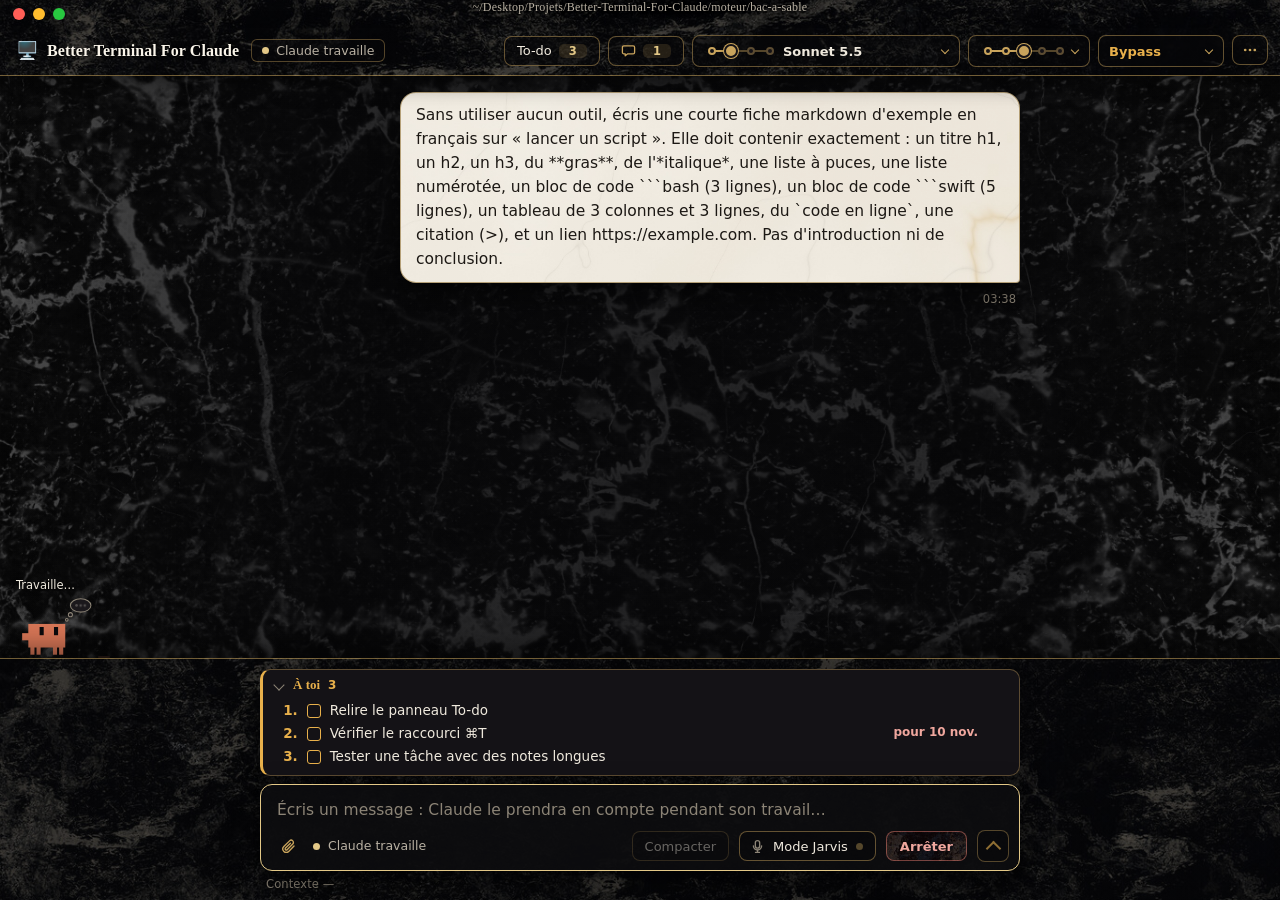
==== commit 2b0d50ca: "File « limite » côté interface, « Hey » de 6 h" ====
--- a/ui/index.html
+++ b/ui/index.html
@@ -18,6 +18,8 @@
 <link rel="stylesheet" href="css/ligne-etat.css">
 <link rel="stylesheet" href="css/vocal-direct.css">
 <link rel="stylesheet" href="css/scene.css">
+<link rel="stylesheet" href="css/machine.css">
+<link rel="stylesheet" href="css/limite.css">
 </head>
 <body>
 
@@ -43,6 +45,7 @@
     <button type="button" id="bt-session" class="barre-bouton" title="Terminal et fermeture de la session" aria-haspopup="menu" aria-expanded="false" aria-controls="menu-session"><svg class="icone-points" viewBox="0 0 16 16" aria-hidden="true"><circle cx="3.2" cy="8" r="1.35"/><circle cx="8" cy="8" r="1.35"/><circle cx="12.8" cy="8" r="1.35"/></svg></button>
     <div id="menu-session" class="menu-session" role="menu" hidden>
       <button type="button" id="bt-shell" class="menu-item" role="menuitem"><svg viewBox="0 0 16 16" aria-hidden="true"><rect x="1.5" y="2.5" width="13" height="11" rx="2"/><path d="M4.5 6.5 6.8 8.5 4.5 10.5M8.5 10.5h3"/></svg><span class="menu-textes"><span class="libelle">Ouvrir un terminal ici</span><span class="menu-aide">Dans le dossier du projet. Claude continue dans l’app.</span></span></button>
+      <button type="button" id="bt-reprendre-menu" class="menu-item" role="menuitem" hidden><svg viewBox="0 0 16 16" aria-hidden="true"><path d="M13 8a5 5 0 1 1-1.5-3.6M13 2.5v3h-3"/></svg><span class="menu-textes"><span class="libelle">Reprendre ici</span><span class="menu-aide">Arrête Claude dans Terminal et reprend la même conversation dans l’app.</span></span></button>
       <button type="button" id="bt-terminal" class="menu-item" role="menuitem"><svg viewBox="0 0 16 16" aria-hidden="true"><path d="M9.5 2.5h4v4M13.5 2.5 8 8M12 9.5v3a1 1 0 0 1-1 1H3.5a1 1 0 0 1-1-1V5a1 1 0 0 1 1-1h3"/></svg><span class="menu-textes"><span class="libelle">Continuer dans Terminal</span><span class="menu-aide">Claude quitte l’app et reprend la même conversation dans Terminal.</span></span></button>
       <div class="menu-sep" role="separator"></div>
       <button type="button" id="bt-fermer" class="menu-item fermer" role="menuitem"><svg viewBox="0 0 16 16" aria-hidden="true"><path d="M4.5 4.5l7 7M11.5 4.5l-7 7"/></svg><span class="menu-textes"><span class="libelle">Fermer la session</span><span class="menu-aide">Arrête Claude et ferme la fenêtre.</span></span></button>
@@ -78,12 +81,18 @@
       <span class="saisie-reprise-texte"><b>Tu repars de ce message.</b> À l’envoi, Claude oublie ce message et tout ce qui suit. Les fichiers déjà modifiés restent tels quels.</span>
       <button type="button" id="bt-reprise-annuler" class="saisie-reprise-annuler" title="Annuler (Échap)">Annuler</button>
     </div>
+    <div id="saisie-limite" class="saisie-limite" hidden role="status">
+      <span class="saisie-limite-texte"></span>
+      <button type="button" id="bt-limite-envoyer" title="Envoyer tout de suite, sans attendre la reprise">Envoyer maintenant</button>
+      <button type="button" id="bt-limite-vider" title="Retirer ce qui attend dans cette session">Vider</button>
+    </div>
     <div id="saisie-pieces" class="saisie-pieces" hidden></div>
     <textarea id="saisie-texte" rows="1" placeholder="Écris à Claude…" spellcheck="true" aria-label="Message pour Claude"></textarea>
     <div class="saisie-bas">
       <button type="button" id="bt-joindre" class="bouton-joindre" title="Joindre des fichiers : images, PDF, code, dossiers… (tu peux aussi les coller avec ⌘V ou les glisser ici)" aria-label="Joindre des fichiers"><svg viewBox="0 0 16 16" aria-hidden="true"><path d="M13.2 7.6l-5 5a3.2 3.2 0 0 1-4.6-4.5l5.4-5.4a2.1 2.1 0 0 1 3 3L6.7 11a1 1 0 0 1-1.5-1.5l4.6-4.6"/></svg></button>
       <input type="file" id="saisie-fichier" multiple hidden>
       <div id="saisie-statut" class="saisie-statut" hidden><span class="point"></span><span class="saisie-statut-texte"></span></div>
+      <button type="button" id="bt-reprendre" class="barre-bouton bouton-reprendre" hidden title="Arrête Claude dans Terminal et reprend la conversation ici">Reprendre ici</button>
       <span class="saisie-espace"></span>
       <button type="button" id="bt-compacter" class="barre-bouton bouton-compacter" title="Résumer la conversation pour libérer du contexte (/compact)"><span class="libelle">Compacter</span><svg class="icone-court" viewBox="0 0 16 16" aria-hidden="true"><path d="M8 1.5v4.5M5.8 3.8 8 6l2.2-2.2M8 14.5V10M5.8 12.2 8 10l2.2 2.2M2.5 8h11"/></svg></button>
       <button type="button" id="bt-jarvis" class="barre-bouton bouton-jarvis" aria-pressed="false"><span class="libelle">Mode Jarvis</span><span class="libelle-court">Jarvis</span><span class="jarvis-temoin" aria-hidden="true"></span></button>
@@ -114,12 +123,14 @@
 <script src="js/dictee.js"></script>
 <script src="js/todo.js"></script>
 <script src="js/agents.js"></script>
+<script src="js/limite.js"></script>
 <script src="js/leviers.js"></script>
 <script src="js/menus.js"></script>
 <script src="js/ligne-etat.js"></script>
 <script src="js/vocal-direct.js"></script>
 <script src="js/scene.js"></script>
 <script src="js/pont.js"></script>
+<script src="js/machine.js"></script>
 <script src="js/faux-pont.js"></script>
 <script src="js/app.js"></script>
 </body>
--- a/ui/css/app.css
+++ b/ui/css/app.css
@@ -178,7 +178,7 @@
   position: fixed; left: 0; right: 0; bottom: 0;
   top: calc(var(--titre-h) + var(--hauteur-barre) + var(--hauteur-scene, 0px));
   overflow-y: auto; overflow-x: hidden;
-  overscroll-behavior: contain;
+  overscroll-behavior: none;   /* pas de rebond élastique sous la dernière ligne (12/11/2026) */
   background: var(--fond);
 }
 .fil {
@@ -776,21 +776,49 @@
 .compaction.etat-echec .compaction-barre { background: var(--rouge-texte); }
 .compaction.etat-echec .compaction-titre { color: var(--rouge-texte); }
 
-/* ---- Dictée (Espace maintenu) ---- */
+/* ---- Dictée (Espace maintenu), calquée sur Claude Code 2.1.325 (18/11/2026, js/dictee.js) ---- */
+/* « .dictee » seul habille aussi les bulles dictées du fil (.bulle.dictee) : gardé tel quel. */
 .dictee { display: flex; align-items: center; gap: 9px; margin: -2px 0 8px; font: 12.5px var(--police); color: var(--dim); }
 .dictee[hidden] { display: none; }
-.dictee-point { width: 8px; height: 8px; border-radius: 50%; background: var(--accent); flex: none; }
-.dictee-texte { flex: 1; min-width: 0; white-space: nowrap; overflow: hidden; text-overflow: ellipsis; }
-.dictee-rail { width: 90px; height: 4px; border-radius: 2px; background: var(--surface-3); overflow: hidden; flex: none; }
-.dictee-niveau { display: block; width: 0; height: 100%; background: var(--accent); transition: width .07s linear; }
-.dictee-ecoute .dictee-texte { color: var(--texte); }
-.dictee-transcription .dictee-point { background: var(--faint); }
-.dictee-transcription .dictee-rail, .dictee-erreur .dictee-rail { display: none; }
-.dictee-erreur .dictee-point { background: var(--rouge-texte); }
-.dictee-erreur .dictee-texte { color: var(--rouge-texte); }
-
-/* Dictée en direct : le texte provisoire reste un peu estompé jusqu'à la transcription finale. */
-textarea.dictee-provisoire { color: var(--dim); }
+
+/* Pendant la dictée, le calque dessine le texte : celui du textarea devient transparent (il garde la vraie valeur). */
+.saisie textarea.dictee-active { color: transparent; caret-color: transparent; }
+.saisie textarea.dictee-active::placeholder { color: transparent; }
+.saisie textarea.dictee-active::selection { background: transparent; }
+.dictee-calque { position: absolute; z-index: 1; overflow: hidden; pointer-events: none; }
+.dictee-calque[hidden] { display: none; }
+.dictee-calque-page {
+  position: relative; box-sizing: border-box; margin: 0;
+  white-space: pre-wrap; overflow-wrap: break-word; word-wrap: break-word;
+  color: var(--texte);
+}
+.dictee-remplace { color: var(--faint); }
+/* Texte provisoire : estompé, comme la plage « interim » du terminal ; le texte final reprend la couleur normale. */
+.dictee-interim .dictee-mot { color: var(--dim); transition: color .32s ease-out; }
+.dictee-interim.final .dictee-mot { color: var(--texte); }
+/* Le curseur devient une barre de niveau (le « ▁▂▃▄▅▆▇█ » du terminal) : hauteur et teinte suivent la voix. */
+.dictee-curseur { position: absolute; left: 0; top: 0; width: 7px; height: 18px; }
+.dictee-curseur[hidden] { display: none; }
+.dictee-curseur-barre {
+  display: block; width: 100%; height: 100%; border-radius: 1.5px;
+  background: var(--faint); transform: scaleY(.125); transform-origin: 50% 100%;
+}
+
+/* Ligne d'état dans le pied de la saisie : « Je t’écoute… », « Transcription… », erreur. Hauteur fixe, aucun saut. */
+.dictee-etat { display: inline-flex; align-items: baseline; gap: 8px; min-width: 0; font-size: 12.5px; color: var(--dim); white-space: nowrap; }
+.dictee-etat[hidden] { display: none; }
+.dictee-etat-texte { overflow: hidden; text-overflow: ellipsis; }
+.dictee-etat-aide { color: var(--faint); overflow: hidden; text-overflow: ellipsis; }
+.dictee-etat-aide:empty { display: none; }
+.saisie.en-dictee .saisie-statut, .saisie.en-dictee .saisie-aide { display: none; }
+/* « Transcription… » respire lentement (période 2 s, gris → gris clair), comme « Voice: processing… ». */
+.dictee-etat.transcription .dictee-etat-texte { animation: dictee-pulsation 1s ease-in-out infinite alternate; }
+@keyframes dictee-pulsation { from { color: var(--faint); } to { color: var(--dim); } }
+.dictee-etat.erreur { color: var(--rouge-texte); white-space: normal; }
+@media (prefers-reduced-motion: reduce) {
+  .dictee-etat.transcription .dictee-etat-texte { animation: none; }
+  .dictee-interim .dictee-mot { transition: none; }
+}
 
 /* ---- Reprise depuis un message (Modifier) : bande dans la saisie, fil estompé après le point de reprise ---- */
 .saisie-reprise {
@@ -957,7 +985,7 @@
 .md h2 { border-bottom-color: var(--bord-fort); }
 .md hr, .separateur::before, .separateur::after { background: linear-gradient(90deg, transparent, var(--bord-fort), transparent); }
 .separateur { font-family: var(--police-titre); color: var(--dim); }
-.compaction-rail, .dictee-rail { background: rgba(201,164,92,.14); }
+.compaction-rail { background: rgba(201,164,92,.14); }
 
 /* ---------- Menu « ⋯ » de la session : terminal ici, continuer dans Terminal, fermer (12/11/2026) ---------- */
 .barre-session { position: relative; flex: none; }
@@ -985,3 +1013,8 @@
 .menu-item.fermer:hover svg, .menu-item.fermer:hover .libelle { stroke: var(--rouge-texte); color: var(--rouge-texte); }
 .menu-item.fermer.arme { background: rgba(42,32,16,.85); border-color: rgba(232,176,75,.6); }
 .menu-item.fermer.arme .libelle { color: var(--ambre); }
+
+/* Reprendre ici (12/11/2026) : seul bouton vif quand la session est dans Terminal ou terminée. */
+.bouton-reprendre { color: var(--texte, #ECECF1); border-color: color-mix(in srgb, var(--lien) 55%, transparent); background: color-mix(in srgb, var(--lien) 16%, transparent); font-weight: 600; }
+.bouton-reprendre:hover:not(:disabled) { background: color-mix(in srgb, var(--lien) 26%, transparent); }
+.bouton-reprendre:disabled { opacity: .6; cursor: default; }
--- a/ui/css/agents.css
+++ b/ui/css/agents.css
@@ -42,3 +42,15 @@
 .agent-cible.mono { font-family: var(--police-code); font-size: 12px; }
 .agent-etapes li.agent-dit { display: block; color: var(--dim); font-style: italic; white-space: normal; padding-top: 3px; }
 .agent-etapes li.agent-vide { color: var(--faint); }
+
+/* Compact (12/11/2026) : la ligne prenait trop de place au-dessus de la saisie. */
+.agents { padding: 3px 4px; gap: 0; border-radius: 10px; max-height: 120px; }
+.agents-titre { padding: 3px 8px 1px; font-size: 9.5px; }
+.agent-tete { padding: 3px 8px; gap: 8px; grid-template-columns: 6px minmax(0, max-content) minmax(0, 1fr) auto; }
+.agent-point { width: 6px; height: 6px; }
+.agent-mission { font-size: 12.5px; max-width: 32ch; }
+.agent-action { font-size: 12px; }
+.agent-meta { font-size: 11px; }
+.agents.seul { flex-direction: row; align-items: center; }
+.agents.seul .agents-titre { flex: none; padding: 0 2px 0 8px; }
+.agents.seul .agent { flex: 1; min-width: 0; }
--- a/ui/css/machine.css
+++ b/ui/css/machine.css
@@ -0,0 +1,58 @@
+/* Marque de la machine (js/machine.js, victus/CONTRAT-VICTUS.md « Marque Ultron »).
+ * body.machine-victus : la même charte marbre, opaque, mais l’or de Jarvis devient la teinte froide d’Ultron (#9DB4C8, celle de la barre).
+ * Pas de néon, pas de verre, pas de lueur (mémoire design-opaque-lecture). Sans cette classe, rien ne change. */
+
+body.machine-victus {
+  --or: #9DB4C8;
+  --or-clair: #C4D4E2;
+  --or-fonce: #607486;
+  --accent: var(--or);
+  --accent-plein: #84A0B8;
+  --accent-fond: #1A1E24;
+  --lien: var(--or-clair);
+  --bord: rgba(157, 180, 200, .2);
+  --bord-fort: rgba(157, 180, 200, .4);
+  --filet: rgba(157, 180, 200, .55);
+  --degrade-or: linear-gradient(180deg, #C4D4E2, #84A0B8);
+  --cyan: var(--lien); --violet: var(--accent); --rose: var(--accent);
+}
+
+/* Encadré « Ultron » à côté du nom du projet. */
+.marque-machine { display: none; }
+body.machine-victus .marque-machine {
+  display: inline-flex; align-items: center; flex: none;
+  height: 20px; padding: 0 7px; box-sizing: border-box;
+  font: 600 10.5px/1 var(--police); letter-spacing: .12em; text-transform: uppercase;
+  color: var(--or-clair); background: rgba(8, 8, 10, .72);
+  border: 1px solid var(--or); border-radius: 4px;
+  text-shadow: none; user-select: none; cursor: default;
+}
+
+/* Pas de vocal sur le Victus : ni bouton « Mode Jarvis », ni témoin. */
+body.machine-victus #bt-jarvis,
+body.machine-victus #barre-vocal { display: none !important; }
+
+/* Teintes écrites en dur dans app.css (or) : leur équivalent argent. */
+body.machine-victus ::selection { background: rgba(157, 180, 200, .36); }
+body.machine-victus .barre-bouton,
+body.machine-victus .barre-choix,
+body.machine-victus .bt-copier,
+body.machine-victus .bt-plus { border-color: rgba(157, 180, 200, .48); }
+body.machine-victus .barre-bouton .compte { background: rgba(157, 180, 200, .16); }
+body.machine-victus .barre-bouton.actif,
+body.machine-victus .q-option.choisie { background: rgba(26, 30, 36, .88); }
+body.machine-victus .saisie.depot { background: rgba(26, 30, 36, .92); }
+body.machine-victus .ligne-resume:hover { background-color: rgba(157, 180, 200, .07); }
+body.machine-victus .compaction-rail,
+body.machine-victus .dictee-rail { background: rgba(157, 180, 200, .14); }
+body.machine-victus .menu-item:hover,
+body.machine-victus .menu-item:focus-visible { background: rgba(157, 180, 200, .1); border-color: rgba(157, 180, 200, .3); }
+body.machine-victus .md .resume-final::before {
+  background: linear-gradient(90deg, rgba(157, 180, 200, .7), rgba(157, 180, 200, .25) 45%, transparent);
+}
+body.machine-victus .bulle { border-color: rgba(96, 116, 134, .6); }
+body.machine-victus .bulle .bt-plus { border-color: rgba(96, 116, 134, .55); }
+body.machine-victus .repere .bulle,
+body.machine-victus .question.repere,
+body.machine-victus .tour-claude.repere { animation-name: repere-argent; }
+@keyframes repere-argent { from { outline-color: rgba(157, 180, 200, .9); } to { outline-color: rgba(157, 180, 200, 0); } }
--- a/ui/css/limite.css
+++ b/ui/css/limite.css
@@ -0,0 +1,19 @@
+/* File « limite » : bande au-dessus de la saisie quand la limite d'usage est atteinte (js/limite.js). */
+.saisie-limite {
+  display: flex; align-items: center; gap: 10px; margin: -2px 0 8px; padding: 7px 8px 7px 12px;
+  border-radius: 7px; background: var(--surface-3); border-left: 3px solid #C9A45C;
+  font: 12.5px/1.4 var(--police); color: var(--dim);
+}
+.saisie-limite[hidden] { display: none; }
+.saisie-limite b { color: #E3C887; font-weight: 600; }
+.saisie-limite-texte { flex: 1; min-width: 0; }
+.saisie-limite button {
+  flex: none; height: 26px; padding: 0 10px; border-radius: 6px; border: 1px solid var(--bord);
+  background: var(--surface-2); color: var(--texte); font: 500 12.5px var(--police); cursor: pointer;
+}
+.saisie-limite button[hidden] { display: none; }
+.saisie-limite button:hover { background: var(--surface); }
+.saisie-limite button:focus-visible { outline: 2px solid #C9A45C; outline-offset: 1px; }
+/* Bulle d'Eliot gardée jusqu'à la reprise : filet or pointillé, texte un peu en retrait. */
+.bulle-retenue .bulle { opacity: .8; outline: 1px dashed rgba(201,164,92,.7); outline-offset: 3px; }
+.bulle-retenue .bulle-meta { color: #E3C887; }
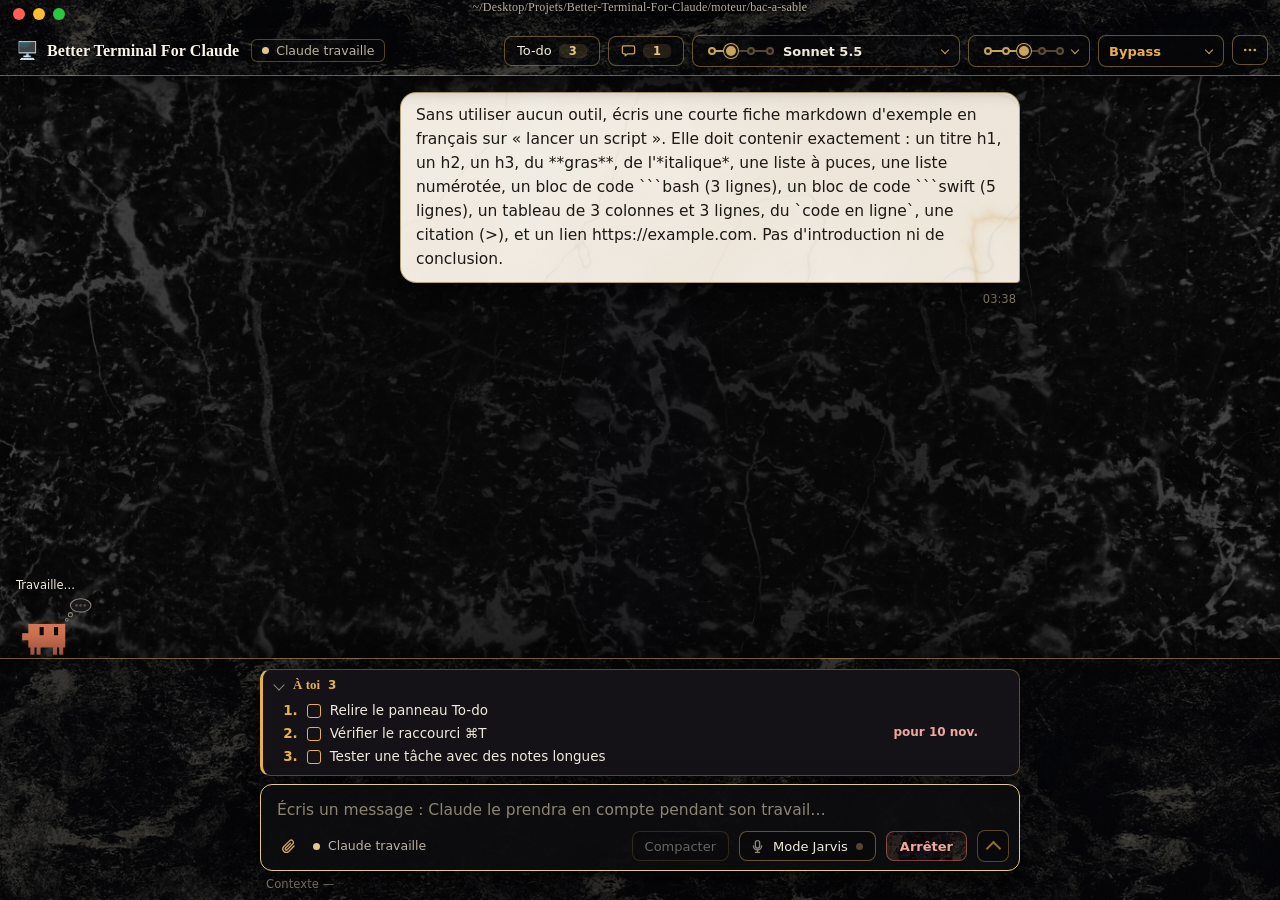
==== commit 25af2cc8: "Sous-projets : création depuis le menu d'une session, rangement sous le projet parent dans la barre" ====
--- a/ui/index.html
+++ b/ui/index.html
@@ -47,6 +47,19 @@
       <button type="button" id="bt-shell" class="menu-item" role="menuitem"><svg viewBox="0 0 16 16" aria-hidden="true"><rect x="1.5" y="2.5" width="13" height="11" rx="2"/><path d="M4.5 6.5 6.8 8.5 4.5 10.5M8.5 10.5h3"/></svg><span class="menu-textes"><span class="libelle">Ouvrir un terminal ici</span><span class="menu-aide">Dans le dossier du projet. Claude continue dans l’app.</span></span></button>
       <button type="button" id="bt-reprendre-menu" class="menu-item" role="menuitem" hidden><svg viewBox="0 0 16 16" aria-hidden="true"><path d="M13 8a5 5 0 1 1-1.5-3.6M13 2.5v3h-3"/></svg><span class="menu-textes"><span class="libelle">Reprendre ici</span><span class="menu-aide">Arrête Claude dans Terminal et reprend la même conversation dans l’app.</span></span></button>
       <button type="button" id="bt-terminal" class="menu-item" role="menuitem"><svg viewBox="0 0 16 16" aria-hidden="true"><path d="M9.5 2.5h4v4M13.5 2.5 8 8M12 9.5v3a1 1 0 0 1-1 1H3.5a1 1 0 0 1-1-1V5a1 1 0 0 1 1-1h3"/></svg><span class="menu-textes"><span class="libelle">Continuer dans Terminal</span><span class="menu-aide">Claude quitte l’app et reprend la même conversation dans Terminal.</span></span></button>
+      <button type="button" id="bt-sous-projet" class="menu-item" role="menuitem" hidden><svg viewBox="0 0 16 16" aria-hidden="true"><path d="M2 4.5a1 1 0 0 1 1-1h3l1.5 1.5H13a1 1 0 0 1 1 1V12a1 1 0 0 1-1 1H3a1 1 0 0 1-1-1zM8 7.6v3.4M6.3 9.3h3.4"/></svg><span class="menu-textes"><span class="libelle">Nouveau sous-projet</span><span class="menu-aide">Un sous-dossier de ce projet, avec sa propre to-do. Une session s’y ouvre.</span></span></button>
+      <form id="sous-projet" class="sous-projet" hidden autocomplete="off">
+        <div class="sous-projet-titre">Nouveau sous-projet</div>
+        <div class="sous-projet-champs">
+          <input id="sous-projet-emoji" class="sous-projet-emoji" type="text" maxlength="4" placeholder="📁" aria-label="Emoji du sous-projet">
+          <input id="sous-projet-nom" class="sous-projet-nom" type="text" maxlength="60" placeholder="Nom du sous-projet" aria-label="Nom du sous-projet">
+        </div>
+        <div id="sous-projet-erreur" class="sous-projet-erreur" role="alert" hidden></div>
+        <div class="sous-projet-actions">
+          <button type="button" id="sous-projet-annuler" class="sous-projet-bouton">Annuler</button>
+          <button type="submit" id="sous-projet-creer" class="sous-projet-bouton principal">Créer</button>
+        </div>
+      </form>
       <div class="menu-sep" role="separator"></div>
       <button type="button" id="bt-fermer" class="menu-item fermer" role="menuitem"><svg viewBox="0 0 16 16" aria-hidden="true"><path d="M4.5 4.5l7 7M11.5 4.5l-7 7"/></svg><span class="menu-textes"><span class="libelle">Fermer la session</span><span class="menu-aide">Arrête Claude et ferme la fenêtre.</span></span></button>
     </div>
--- a/ui/css/app.css
+++ b/ui/css/app.css
@@ -1009,6 +1009,22 @@
 .menu-item .libelle { color: var(--texte-fort); font-weight: 600; }
 .menu-aide { font-size: 11.5px; line-height: 1.35; color: var(--faint); }
 .menu-sep { height: 1px; margin: 5px 8px; background: var(--bord); }
+/* Nouveau sous-projet : formulaire à la place du menu */
+.menu-session > .masque { display: none; }
+.sous-projet { padding: 8px 8px 6px; }
+.sous-projet-titre { margin-bottom: 9px; font: 600 14px var(--police-titre); color: var(--texte-fort); }
+.sous-projet-champs { display: flex; gap: 7px; }
+.sous-projet-champs input { box-sizing: border-box; height: 32px; padding: 0 9px; border-radius: 7px; border: 1px solid var(--filet); background: rgba(8,8,10,.6); color: var(--texte-fort); font: 500 13px var(--police); }
+.sous-projet-champs input::placeholder { color: var(--faint); }
+.sous-projet-champs input:focus { outline: none; border-color: var(--or); }
+.sous-projet-emoji { flex: none; width: 44px; text-align: center; }
+.sous-projet-nom { flex: 1; min-width: 0; }
+.sous-projet-erreur { margin-top: 8px; font-size: 12px; line-height: 1.35; color: var(--rouge-texte); }
+.sous-projet-actions { display: flex; justify-content: flex-end; gap: 7px; margin-top: 10px; }
+.sous-projet-bouton { height: 28px; padding: 0 12px; border-radius: 7px; border: 1px solid var(--filet); background: transparent; color: var(--texte); font: 600 12.5px var(--police); cursor: pointer; }
+.sous-projet-bouton:hover, .sous-projet-bouton:focus-visible { outline: none; border-color: var(--or); }
+.sous-projet-bouton.principal { background: var(--or); border-color: var(--or); color: #17130a; }
+.sous-projet-bouton:disabled { opacity: .6; cursor: default; }
 .menu-item.fermer:hover { background: rgba(43,22,20,.85); border-color: rgba(224,122,111,.5); }
 .menu-item.fermer:hover svg, .menu-item.fermer:hover .libelle { stroke: var(--rouge-texte); color: var(--rouge-texte); }
 .menu-item.fermer.arme { background: rgba(42,32,16,.85); border-color: rgba(232,176,75,.6); }
